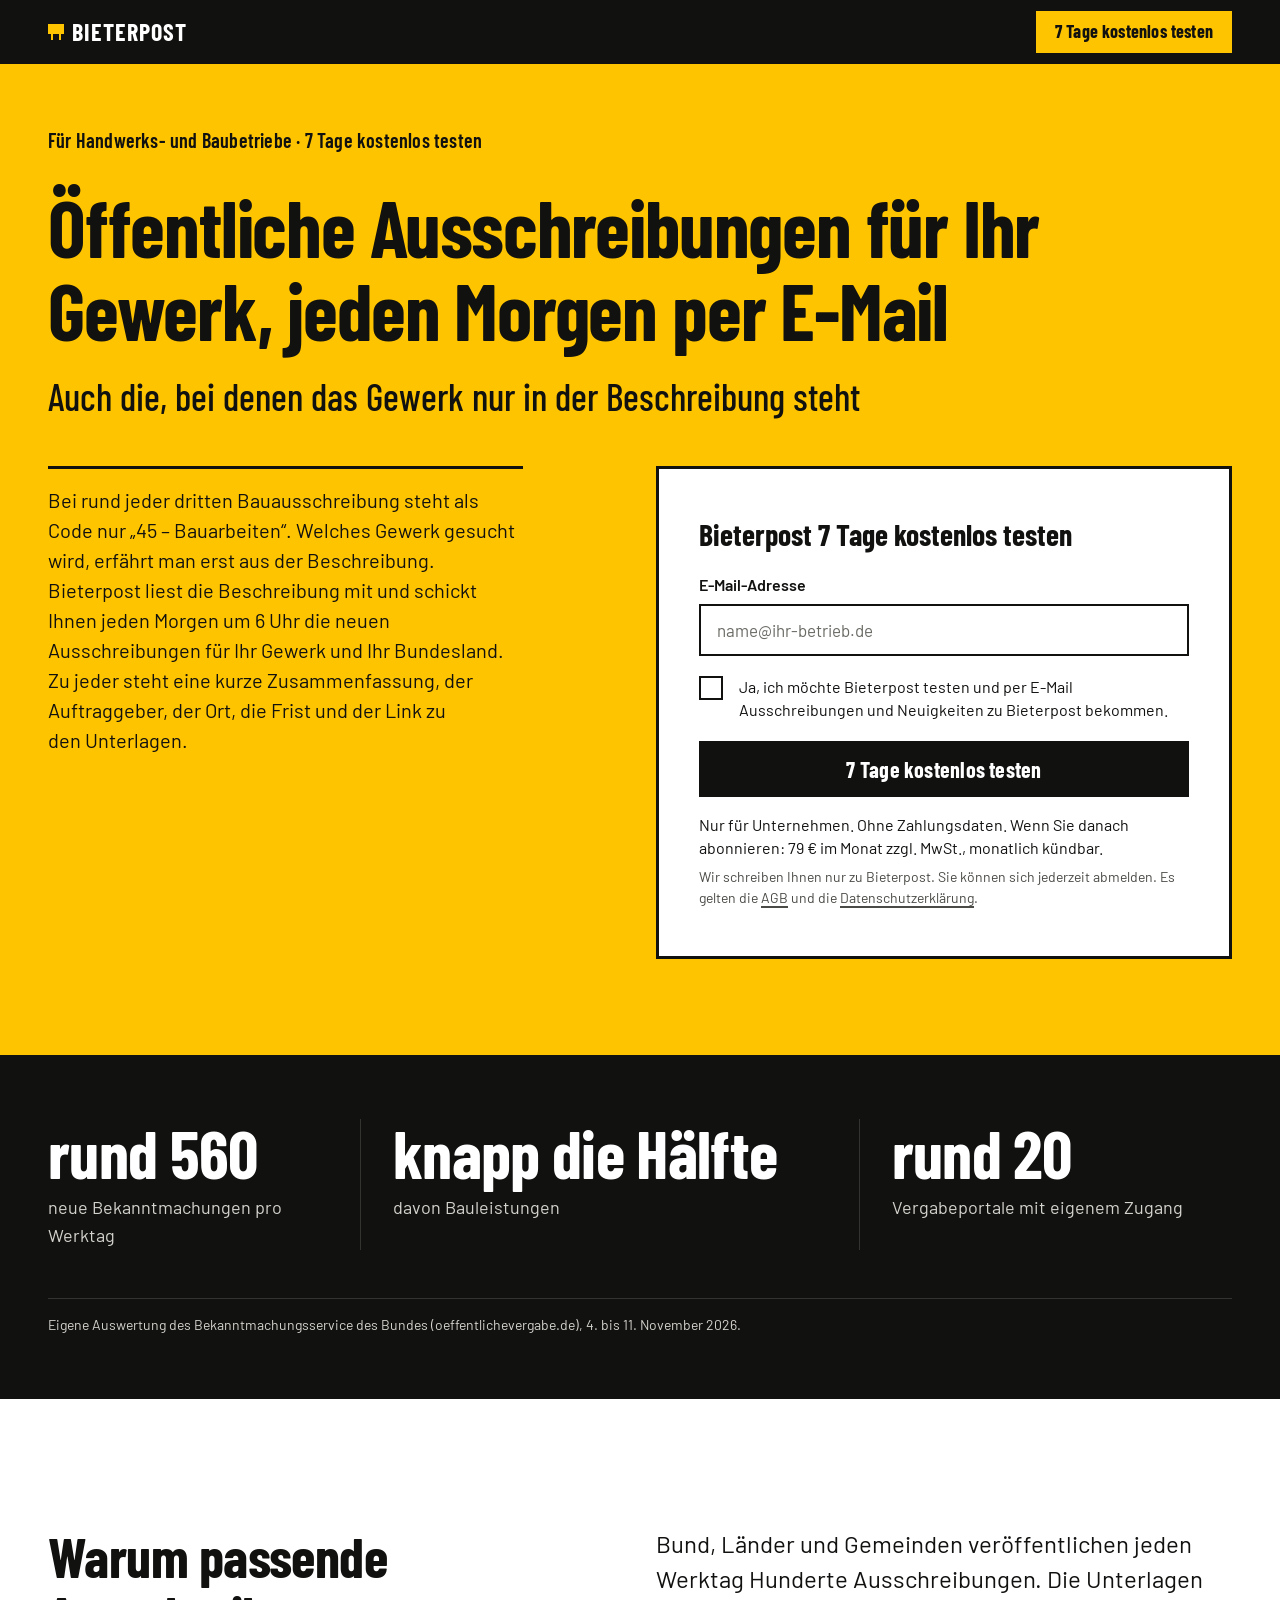
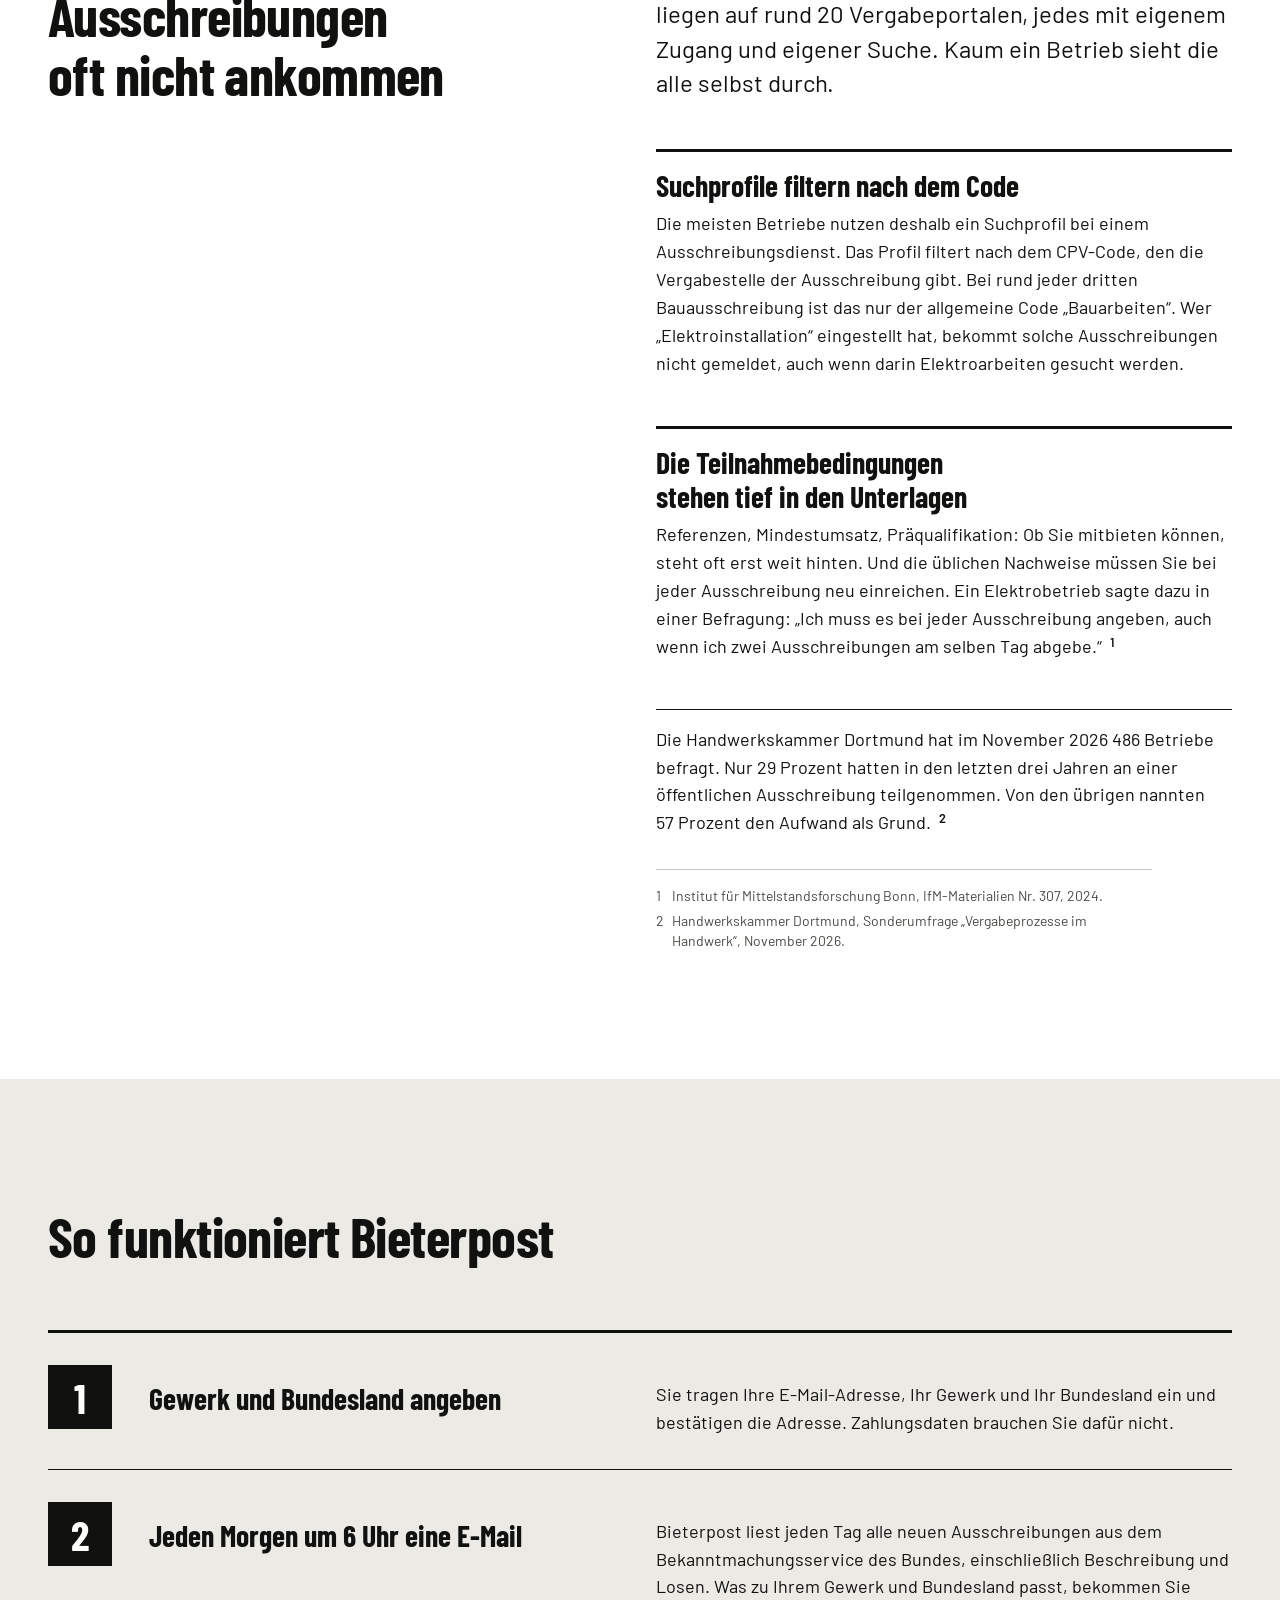
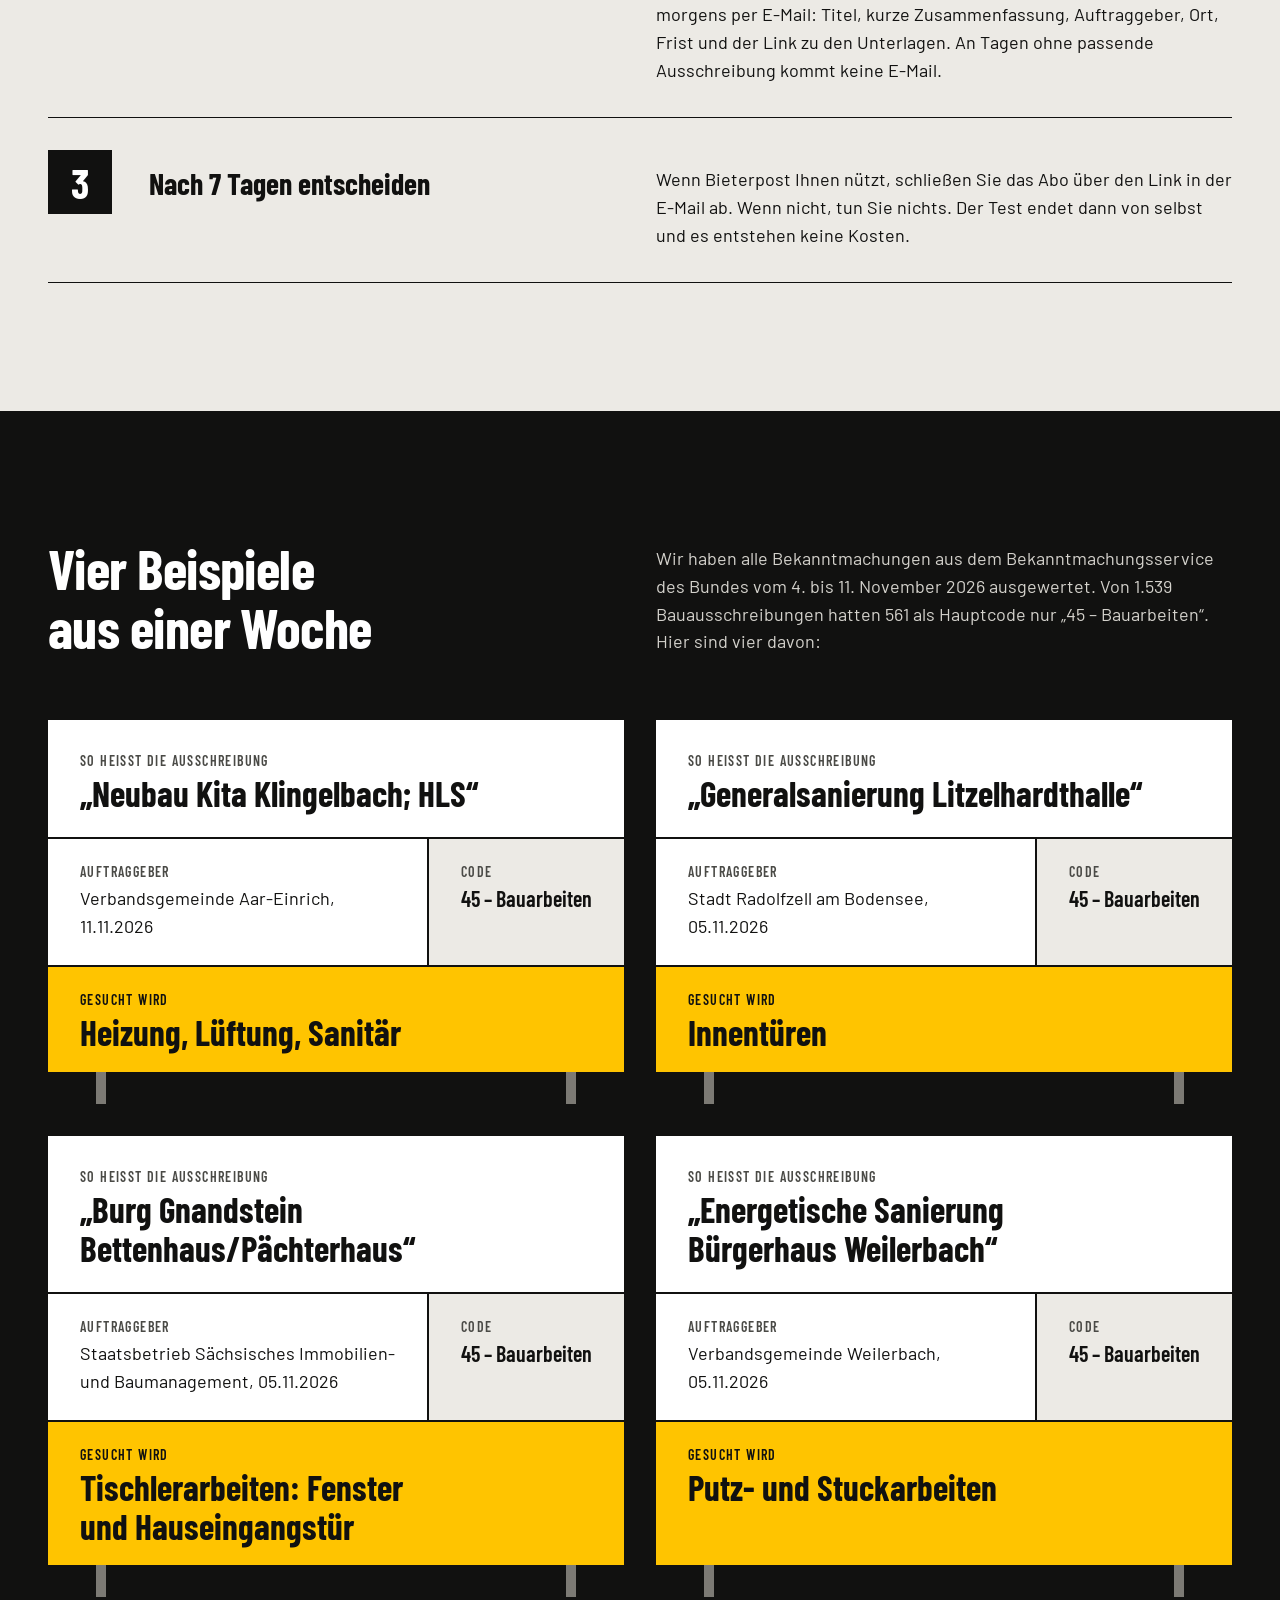
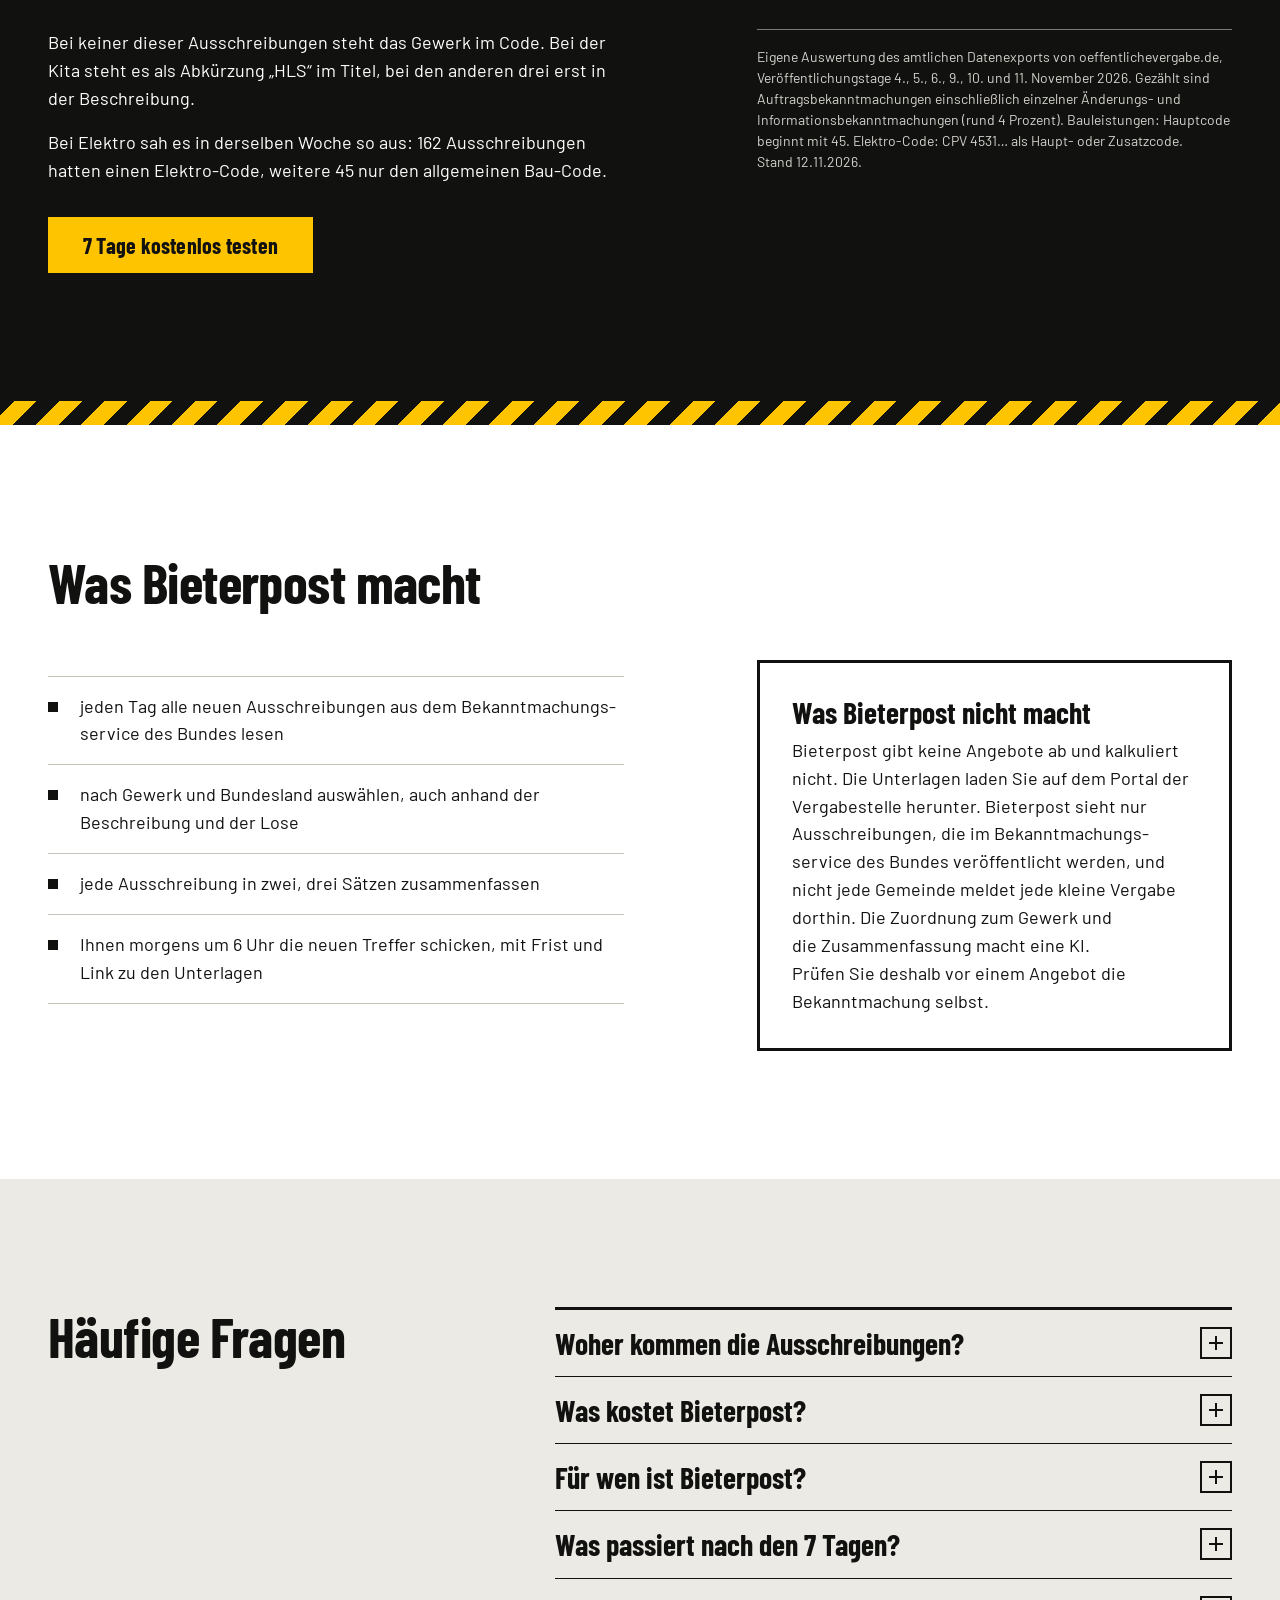
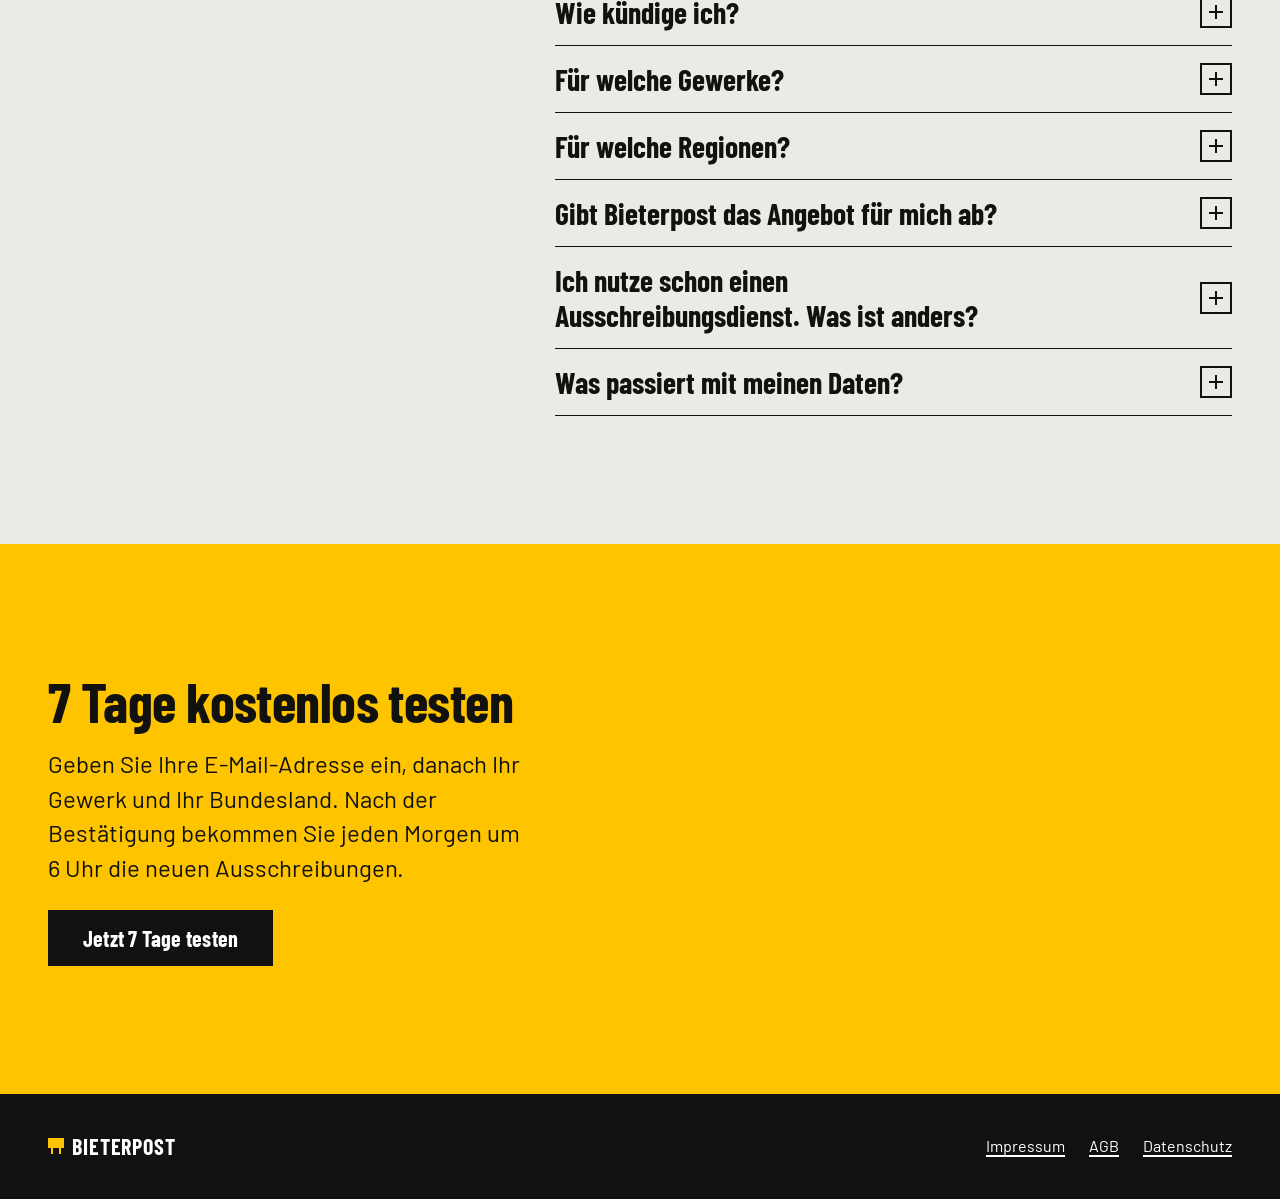
==== index.html @ 4f57afed "Move the signup form into the hero and keep the Google click id Ad clicks landed ~8,700 px above the" ====
<!doctype html>
<html lang="de">
<head>
<meta charset="utf-8">
<meta name="viewport" content="width=device-width, initial-scale=1">
<meta name="referrer" content="strict-origin">
<!--
  Product name: the literal string "Bieterpost" is a placeholder.
  It is always written as one unbroken word, so a global search-and-replace
  over site/*.html swaps it everywhere (title, meta, wordmark, copy, form).
  og.png carries the name too: regenerate it from ../og-source.html.
  Launch TODOs: FORM_ENDPOINT (script at the end),
  impressum.html, datenschutz.html.
-->
<title>Bieterpost: Öffentliche Ausschreibungen für Ihr Gewerk</title>
<meta name="description" content="Bieterpost schickt Bau- und Handwerksbetrieben jeden Morgen passende öffentliche Ausschreibungen, auch wenn das Gewerk nur in der Beschreibung steht. 7 Tage kostenlos testen.">
<meta name="theme-color" content="#111110">
<link rel="canonical" href="https://bieterpost.de/">
<meta property="og:type" content="website">
<meta property="og:locale" content="de_DE">
<meta property="og:site_name" content="Bieterpost">
<meta property="og:title" content="Bieterpost: Öffentliche Ausschreibungen für Ihr Gewerk">
<meta property="og:description" content="Bieterpost schickt Bau- und Handwerksbetrieben jeden Morgen passende öffentliche Ausschreibungen, auch wenn das Gewerk nur in der Beschreibung steht. 7 Tage kostenlos testen.">
<meta property="og:url" content="https://bieterpost.de/">
<meta property="og:image" content="https://bieterpost.de/og.png">
<meta property="og:image:width" content="1200">
<meta property="og:image:height" content="630">
<meta property="og:image:alt" content="Bautafel einer Ausschreibung mit dem Code „45 – Bauarbeiten“">
<meta name="twitter:card" content="summary_large_image">
<link rel="icon" href="favicon.svg" type="image/svg+xml">
<link rel="preload" href="fonts/barlow-condensed-latin-700-normal.woff2" as="font" type="font/woff2" crossorigin>
<link rel="preload" href="fonts/barlow-latin-400-normal.woff2" as="font" type="font/woff2" crossorigin>
<script>
  // Before first paint: mark JS as available, switch to the confirmation view if asked.
  (function (d) {
    d.className += " js";
    if (/[?&]bestaetigt=1(&|$)/.test(location.search)) d.className += " ist-bestaetigt";
  })(document.documentElement);
</script>
<!-- Fonts: one family, Barlow Condensed 500/600/700 and Barlow 400/600. Latin subset, served from fonts/. No third-party requests. -->
<style>
/* "Baustelle". One family (Barlow / Barlow Condensed), scale 1.333, 8px grid.
   Yellow is rationed: the hero, the form, the calls to action and the line on each board that says
   what is wanted. Everything that explains or proves is black on white or concrete. */
@font-face { font-family: "Barlow Condensed"; font-weight: 500; font-style: normal; font-display: swap; src: url("fonts/barlow-condensed-latin-500-normal.woff2") format("woff2"); }
@font-face { font-family: "Barlow Condensed"; font-weight: 600; font-style: normal; font-display: swap; src: url("fonts/barlow-condensed-latin-600-normal.woff2") format("woff2"); }
@font-face { font-family: "Barlow Condensed"; font-weight: 700; font-style: normal; font-display: swap; src: url("fonts/barlow-condensed-latin-700-normal.woff2") format("woff2"); }
@font-face { font-family: "Barlow"; font-weight: 400; font-style: normal; font-display: swap; src: url("fonts/barlow-latin-400-normal.woff2") format("woff2"); }
@font-face { font-family: "Barlow"; font-weight: 600; font-style: normal; font-display: swap; src: url("fonts/barlow-latin-600-normal.woff2") format("woff2"); }
/* Stand-in for the condensed cut while the web font loads: local Arial Bold, scaled to the
   same line length, so headlines do not reflow when Barlow Condensed arrives. */
@font-face {
  font-family: "Barlow Condensed Ersatz";
  src: local("Arial Bold"), local("Arial-BoldMT"), local("Liberation Sans Bold"), local("Roboto Bold"), local("Roboto-Bold"), local("Helvetica Neue Bold"), local("Helvetica-Bold");
  font-weight: 500 700;
  size-adjust: 75%;
}

/* ---------- Tokens ---------- */
:root {
  --gelb: #FFC400;
  --gelb-tief: #E3AE00;
  --schwarz: #111110;
  --kohle: #33332F;
  --weiss: #FFFFFF;
  --beton: #ECEAE5;
  --linie: #C6C3BB;
  --text-2: #4A4A46;
  --hell: #D4D2CC;
  --stahl: #7C7A74;
  --rot: #B4161B;

  --f-kopf: "Barlow Condensed", "Barlow Condensed Ersatz", "DIN Condensed", "Arial Narrow", "Roboto Condensed", sans-serif;
  --f-text: "Barlow", system-ui, -apple-system, "Segoe UI", Arial, sans-serif;

  /* Type scale: perfect fourth (1.333), fluid between 375 and 1440 px. */
  --t-klein: 0.875rem;
  --t-text: 1.0625rem;
  --t-lead: clamp(1.25rem, 0.6vw + 1.1rem, 1.5rem);
  --t-h3: clamp(1.5rem, 0.7vw + 1.3rem, 1.875rem);
  --t-h2: clamp(2.125rem, 2.6vw + 1.5rem, 3.5rem);
  --t-h1: clamp(2.625rem, 4.6vw + 1.3rem, 5.5rem);
  --t-h1-2: clamp(1.375rem, 1.7vw + 1rem, 2.5rem);

  /* Spacing: 8 px base, 4 px sub-grid for the form. */
  --s-4: 4px; --s-8: 8px; --s-16: 16px; --s-20: 20px; --s-24: 24px; --s-32: 32px;
  --s-40: 40px; --s-48: 48px; --s-64: 64px; --s-96: 96px; --s-128: 128px;

  --rand: var(--s-16);
  --block: var(--s-64);
  --kopf-h: 48px;
  --aus: cubic-bezier(0.2, 0.8, 0.2, 1);
  --wechsel: cubic-bezier(0.65, 0, 0.35, 1);
  --fokus: var(--schwarz);
}
@media (min-width: 700px) { :root { --rand: var(--s-32); --block: var(--s-96); --t-text: 1.125rem; } }
@media (min-width: 900px) { :root { --kopf-h: 64px; } }
@media (min-width: 1100px) { :root { --rand: var(--s-48); --block: var(--s-128); } }

/* ---------- Base ---------- */
*, *::before, *::after { box-sizing: border-box; }
html { -webkit-text-size-adjust: 100%; text-size-adjust: 100%; scroll-behavior: smooth; }
body {
  margin: 0; min-height: 100vh; min-height: 100svh; display: flex; flex-direction: column;
  background: var(--weiss); color: var(--schwarz);
  font: 400 var(--t-text)/1.55 var(--f-text);
  overflow-wrap: break-word; -webkit-font-smoothing: antialiased;
}
main { flex: 1 0 auto; }
h1, h2, h3, p, ul, ol, dl, dd, figure { margin: 0; }
ul, ol { padding: 0; list-style: none; }
[hidden] { display: none !important; }

h1, h2, h3 { font-family: var(--f-kopf); font-weight: 700; text-wrap: balance; hyphens: manual; }
h2 { font-size: var(--t-h2); line-height: 1.05; letter-spacing: -0.01em; }
h3 { font-size: var(--t-h3); line-height: 1.15; }
p { max-width: 62ch; text-wrap: pretty; }
/* Phones: hyphenate only long words, so short ones and the product name stay whole. */
p, li, dd { hyphens: auto; hyphenate-limit-chars: 14 6 6; -webkit-hyphenate-limit-before: 6; -webkit-hyphenate-limit-after: 6; }
@media (min-width: 640px) { p, li, dd { hyphens: manual; } }
.nb { white-space: nowrap; }
.silbe { hyphens: manual; }
.sr { position: absolute; width: 1px; height: 1px; overflow: hidden; clip-path: inset(50%); white-space: nowrap; }
sup { font: 600 0.7em/1 var(--f-text); vertical-align: top; position: relative; top: 0.25em; }
sup a { padding: var(--s-4); text-decoration: none; }

a { color: inherit; text-decoration-thickness: 2px; text-underline-offset: 3px; transition: background-color 150ms var(--aus), color 150ms var(--aus); }
a:hover { background: var(--gelb); color: var(--schwarz); }
a:active { background: var(--gelb-tief); color: var(--schwarz); }
:focus-visible { outline: 3px solid var(--fokus); outline-offset: 3px; }

.sprung { position: absolute; left: var(--s-16); top: -100px; z-index: 50; padding: var(--s-16) var(--s-24); background: var(--weiss); color: var(--schwarz); border: 3px solid var(--schwarz); font-weight: 600; }
.sprung:focus { top: var(--s-16); }

.rahmen { width: 100%; max-width: 1280px; margin-inline: auto; padding-inline: var(--rand); }
.abschnitt { padding-block: var(--block); }
.abschnitt--beton { background: var(--beton); }
.abschnitt--schwarz { background: var(--schwarz); color: var(--weiss); --fokus: var(--gelb); }
.abschnitt--gelb { background: var(--gelb); }
.abschnitt--gelb a:hover { background: var(--schwarz); color: var(--weiss); }
@media (min-width: 900px) {
  .g12 { display: grid; grid-template-columns: repeat(12, minmax(0, 1fr)); column-gap: var(--s-32); }
}

/* ---------- Buttons ---------- */
.btn {
  display: inline-flex; align-items: center; justify-content: center; min-height: 56px; padding: var(--s-8) var(--s-32);
  border: 3px solid var(--schwarz); border-radius: 0; background: var(--schwarz); color: var(--weiss);
  font: 700 1.375rem/1.1 var(--f-kopf); letter-spacing: 0.01em; text-align: center; text-decoration: none; cursor: pointer;
  transition: background-color 150ms var(--aus), color 150ms var(--aus), border-color 150ms var(--aus);
}
.btn:hover { background: var(--weiss); color: var(--schwarz); }
.btn:active { background: var(--beton); color: var(--schwarz); }
.btn--gelb { background: var(--gelb); border-color: var(--gelb); color: var(--schwarz); }
.btn--gelb:hover { background: var(--weiss); border-color: var(--weiss); }
.btn--gelb:active { background: var(--gelb-tief); border-color: var(--gelb-tief); }
.btn[disabled] { background: var(--kohle); border-color: var(--kohle); color: var(--weiss); cursor: progress; }

/* ---------- Header ---------- */
.kopf { background: var(--schwarz); color: var(--weiss); --fokus: var(--gelb); }
.kopf__in { display: flex; align-items: center; justify-content: space-between; min-height: var(--kopf-h); }
.marke { display: inline-flex; align-items: center; gap: var(--s-8); font: 700 1.375rem/1 var(--f-kopf); letter-spacing: 0.04em; text-transform: uppercase; text-decoration: none; }
/* The mark: a board on two posts. */
.marke::before {
  content: ""; width: 16px; height: 16px;
  background:
    linear-gradient(var(--gelb), var(--gelb)) 0 0 / 16px 10px no-repeat,
    linear-gradient(var(--gelb), var(--gelb)) 3px 100% / 2px 6px no-repeat,
    linear-gradient(var(--gelb), var(--gelb)) 11px 100% / 2px 6px no-repeat;
}
.marke:hover { background: none; color: var(--gelb); }
.marke:active { background: none; color: var(--gelb-tief); }
.kopf__cta { display: none; }
@media (min-width: 900px) {
  html { scroll-padding-top: var(--kopf-h); }
  .kopf { position: sticky; top: 0; z-index: 20; }
  .kopf .marke { font-size: 1.5rem; }
  .kopf__cta { display: inline-flex; min-height: 40px; padding-inline: var(--s-16); font-size: 1.125rem; }
  /* Header button only while the hero button is out of view. */
  .js .kopf__cta { opacity: 0; visibility: hidden; transition: opacity 200ms var(--aus), visibility 0s linear 200ms, background-color 150ms var(--aus), border-color 150ms var(--aus); }
  .js .mit-knopf .kopf__cta { opacity: 1; visibility: visible; transition: opacity 200ms var(--aus), visibility 0s, background-color 150ms var(--aus), border-color 150ms var(--aus); }
}

/* ---------- 3.1 Hero ---------- */
.held { background: var(--gelb); padding-block: var(--s-24) var(--s-48); }
.vorzeile { font: 600 1rem/1.25 var(--f-kopf); letter-spacing: 0.01em; margin-bottom: var(--s-16); max-width: none; hyphens: manual; }
h1 { font-size: var(--t-h1); line-height: 1.04; letter-spacing: -0.015em; }
.h1__zwei { display: block; margin-top: var(--s-16); font-weight: 500; font-size: var(--t-h1-2); line-height: 1.15; letter-spacing: 0; }
.held__form { margin-top: var(--s-24); }
.schluss__knopf { margin-top: var(--s-24); }
.held__sub { margin-top: var(--s-32); padding-top: var(--s-16); border-top: 3px solid var(--schwarz); }
@media (min-width: 900px) {
  .held { padding-block: var(--s-64) var(--s-96); }
  .held__in { row-gap: 0; align-items: start; }
  .vorzeile { grid-column: 1 / -1; font-size: 1.25rem; margin-bottom: var(--s-32); }
  h1 { grid-column: 1 / span 11; }
  .h1__zwei { margin-top: var(--s-24); }
  .held__sub { grid-column: 1 / span 5; grid-row: 3; margin-top: var(--s-48); font-size: 1.25rem; line-height: 1.5; }
  .held .held__form { grid-column: 7 / span 6; grid-row: 3; margin-top: var(--s-48); }
}

/* Fact strip: figures in white. Yellow stays with the hero above. */
.zahlen { background: var(--schwarz); color: var(--weiss); padding-block: var(--s-32) var(--s-48); }
.zahlen dl > div { padding-block: var(--s-16); border-top: 1px solid var(--kohle); }
.zahlen dl > div:first-child { border-top: 0; padding-top: 0; }
.zahlen dt { font: 700 clamp(2.5rem, 3vw + 1.8rem, 4.5rem)/1 var(--f-kopf); letter-spacing: -0.01em; }
.zahlen dd { margin-top: var(--s-4); color: var(--hell); hyphens: manual; }
.quelle { margin-top: var(--s-16); padding-top: var(--s-16); border-top: 1px solid var(--kohle); font-size: var(--t-klein); line-height: 1.45; color: var(--hell); max-width: none; }
@media (min-width: 900px) {
  .zahlen { padding-block: var(--s-64); }
  .zahlen dl { display: grid; grid-template-columns: 3fr 5fr 4fr; column-gap: var(--s-32); }
  .zahlen dl > div { padding-block: 0; border-top: 0; border-left: 1px solid var(--kohle); padding-left: var(--s-32); }
  .zahlen dl > div:first-child { border-left: 0; padding-left: 0; }
  .zahlen dd { margin-top: var(--s-8); }
  .quelle { margin-top: var(--s-48); }
}

/* ---------- 3.2 Problem ---------- */
.problem h2 { margin-bottom: var(--s-32); }
.lead { font-size: var(--t-lead); line-height: 1.45; }
.punkt { margin-top: var(--s-48); padding-top: var(--s-16); border-top: 3px solid var(--schwarz); }
.punkt h3 { margin-bottom: var(--s-8); }
.problem__zahl { margin-top: var(--s-48); padding-top: var(--s-16); border-top: 1px solid var(--schwarz); }
.fussnoten { margin-top: var(--s-32); padding-top: var(--s-16); border-top: 1px solid var(--linie); display: grid; gap: var(--s-4); font-size: var(--t-klein); line-height: 1.45; color: var(--text-2); max-width: 62ch; }
.fussnoten li { display: grid; grid-template-columns: var(--s-16) minmax(0, 1fr); scroll-margin-top: var(--s-96); }
.fussnoten li:target { color: var(--schwarz); }
@media (min-width: 900px) {
  .problem h2 { grid-column: 1 / span 5; margin-bottom: 0; position: sticky; top: var(--s-96); align-self: start; }
  .problem__text { grid-column: 7 / span 6; }
}

/* ---------- 3.3 How it works ---------- */
.schritte { margin-top: var(--s-48); border-top: 3px solid var(--schwarz); }
.schritte li { display: grid; grid-template-columns: 48px minmax(0, 1fr); column-gap: var(--s-16); padding-block: var(--s-24); border-bottom: 1px solid var(--schwarz); hyphens: manual; }
.schritt__nr { grid-row: 1 / span 2; width: 48px; height: 48px; display: grid; place-items: center; background: var(--schwarz); color: var(--weiss); font: 700 2rem/1 var(--f-kopf); }
.schritte h3 { align-self: center; }
.schritte p { grid-column: 2; margin-top: var(--s-8); }
@media (max-width: 639px) { .schritte p { hyphens: auto; } }
@media (min-width: 900px) {
  .schritte { margin-top: var(--s-64); }
  .schritte li { grid-template-columns: repeat(12, minmax(0, 1fr)); column-gap: var(--s-32); padding-block: var(--s-32); }
  .schritt__nr { grid-row: auto; grid-column: 1 / span 1; width: 64px; height: 64px; font-size: 2.625rem; }
  .schritte h3 { grid-column: 2 / span 4; align-self: start; padding-top: var(--s-16); }
  .schritte p { grid-column: 7 / span 6; margin-top: 0; padding-top: var(--s-16); }
}

/* ---------- 3.4 Proof: four Bautafeln on posts ---------- */
.beleg__kopf p { margin-top: var(--s-24); color: var(--hell); }
.tafeln { margin-top: var(--s-48); }
.tafel { position: relative; background: var(--weiss); color: var(--schwarz); margin-bottom: var(--s-48); }
.tafel::before, .tafel::after { content: ""; position: absolute; top: 100%; width: 8px; height: var(--s-24); background: var(--stahl); }
.tafel::before { left: var(--s-32); }
.tafel::after { right: var(--s-32); }
.tafel > div { padding: var(--s-16); border-top: 2px solid var(--schwarz); }
.tafel > div:first-child { border-top: 0; padding-top: var(--s-20); }
.tafel dt { font: 600 0.875rem/1.3 var(--f-kopf); letter-spacing: 0.1em; text-transform: uppercase; color: var(--text-2); }
.tafel dd { margin-top: var(--s-4); hyphens: manual; }
.tafel__titel dd { font: 700 clamp(1.625rem, 1vw + 1.4rem, 2.25rem)/1.1 var(--f-kopf); text-wrap: balance; }
.tafel__code { background: var(--beton); }
.tafel__code dd { font: 600 1.375rem/1.2 var(--f-kopf); white-space: nowrap; }
/* The one yellow line on each board: what is actually wanted. */
.tafel__gewerk { background: var(--gelb); }
.tafel__gewerk dt { color: var(--schwarz); }
.tafel__gewerk dd { font: 700 clamp(1.625rem, 1vw + 1.4rem, 2.25rem)/1.1 var(--f-kopf); text-wrap: balance; }
@media (min-width: 480px) {
  .tafel { display: grid; grid-template-columns: minmax(0, 1fr) auto; }
  .tafel__titel, .tafel__gewerk { grid-column: 1 / -1; }
  .tafel__code { border-left: 2px solid var(--schwarz); }
  .tafel > div { padding: var(--s-16) var(--s-24); }
  .tafel > div:first-child { padding-top: var(--s-24); }
  .tafel > .tafel__gewerk { padding-bottom: var(--s-20); }
}
@media (min-width: 900px) {
  .tafeln { display: grid; grid-template-columns: repeat(2, minmax(0, 1fr)); column-gap: var(--s-32); margin-top: var(--s-64); }
  .tafel { grid-row: span 3; grid-template-rows: subgrid; margin-bottom: var(--s-64); }
  .tafel::before, .tafel::after { height: var(--s-32); width: 10px; }
  .tafel::before { left: var(--s-48); }
  .tafel::after { right: var(--s-48); }
  .tafel > div { padding: var(--s-24) var(--s-32); }
  .tafel > div:first-child { padding-top: var(--s-32); }
}
.beleg__nach p + p { margin-top: var(--s-16); }
.beleg__nach .btn { margin-top: var(--s-32); width: 100%; }
.methode { margin-top: var(--s-48); padding-top: var(--s-16); border-top: 1px solid var(--stahl); font-size: var(--t-klein); line-height: 1.5; color: var(--hell); }
@media (min-width: 560px) { .beleg__nach .btn { width: auto; } }
@media (min-width: 900px) {
  .beleg__kopf { display: grid; grid-template-columns: repeat(12, minmax(0, 1fr)); column-gap: var(--s-32); align-items: end; }
  .beleg__kopf h2 { grid-column: 1 / span 5; }
  .beleg__kopf p { grid-column: 7 / span 6; margin-top: 0; }
  .beleg__nach { grid-column: 1 / span 6; }
  .methode { grid-column: 8 / span 5; margin-top: 0; align-self: start; }
}

/* The one hazard stripe: marks the part of the page that says what Bieterpost does and does not do. */
.warnband { height: var(--s-16); background: repeating-linear-gradient(-45deg, var(--gelb) 0 16px, var(--schwarz) 16px 32px); }
@media (min-width: 900px) { .warnband { height: var(--s-24); } }

/* ---------- 3.5 Scope ---------- */
.umfang h2 { margin-bottom: var(--s-32); }
.geplant { margin-top: var(--s-16); }
.geplant li { position: relative; padding: var(--s-16) 0 var(--s-16) var(--s-32); border-top: 1px solid var(--linie); max-width: 62ch; }
.geplant li:last-child { border-bottom: 1px solid var(--linie); }
.geplant li::before { content: ""; position: absolute; left: 0; top: calc(var(--s-16) + 0.5em); width: 10px; height: 10px; background: var(--schwarz); }
.nicht { margin-top: var(--s-48); padding: var(--s-24); border: 3px solid var(--schwarz); }
.nicht h3 { margin-bottom: var(--s-8); }
@media (min-width: 900px) {
  .umfang h2 { grid-column: 1 / -1; margin-bottom: var(--s-48); }
  .umfang__geplant { grid-column: 1 / span 6; }
  .nicht { grid-column: 8 / span 5; margin-top: 0; padding: var(--s-32); align-self: start; }
}

/* ---------- 3.7 FAQ ---------- */
.faq h2 { margin-bottom: var(--s-32); }
.faq__liste { border-top: 3px solid var(--schwarz); }
.faq details { border-bottom: 1px solid var(--schwarz); }
.faq summary { --strich: var(--schwarz); display: flex; align-items: center; justify-content: space-between; gap: var(--s-16); padding-block: var(--s-16); min-height: 64px; font: 700 var(--t-h3)/1.15 var(--f-kopf); cursor: pointer; list-style: none; text-wrap: balance; }
.faq summary::-webkit-details-marker { display: none; }
.faq summary::after { content: ""; flex: none; width: 32px; height: 32px; border: 2px solid var(--schwarz);
  background: linear-gradient(var(--strich), var(--strich)) center / 14px 2px no-repeat, linear-gradient(var(--strich), var(--strich)) center / 2px 14px no-repeat;
  transition: background-color 150ms var(--aus), background-size 200ms var(--wechsel); }
.faq summary:hover::after { background-color: var(--weiss); }
.faq summary:active::after { background-color: var(--linie); }
.faq details[open] summary { --strich: var(--weiss); }
.faq details[open] summary::after { background-color: var(--schwarz); background-size: 14px 2px, 2px 0; }
.faq details[open] summary:hover::after { background-color: var(--kohle); }
.faq details p { padding-bottom: var(--s-24); }
@media (min-width: 900px) {
  .faq h2 { grid-column: 1 / span 4; position: sticky; top: var(--s-96); align-self: start; }
  .faq__liste { grid-column: 6 / span 7; }
}

/* ---------- 3.8 Final CTA and 3.9 form. Spacing on the 4 px form grid. ---------- */
.schluss__text p { margin-top: var(--s-16); font-size: var(--t-lead); line-height: 1.45; }
.formblatt { margin-top: var(--s-32); background: var(--weiss); border: 3px solid var(--schwarz); padding: var(--s-32) var(--s-20); scroll-margin-top: var(--s-16); }
.formblatt a:hover { background: var(--gelb); color: var(--schwarz); }
.formblatt h3 { margin-bottom: var(--s-24); }
.formblatt h3:focus { outline: none; }
.feld { margin-bottom: var(--s-20); }
.feld label { display: block; margin-bottom: var(--s-8); font: 600 1rem/1.3 var(--f-text); }
.feld input:not([type="checkbox"]), .feld select {
  display: block; width: 100%; height: 52px; padding: 0 var(--s-16); border: 2px solid var(--schwarz); border-radius: 0; background-color: var(--weiss); color: var(--schwarz);
  font: 400 1.0625rem/1.3 var(--f-text); appearance: none; -webkit-appearance: none;
  transition: background-color 150ms var(--aus);
}
.feld select { padding-right: var(--s-48); background-image: url("data:image/svg+xml,%3Csvg xmlns='http://www.w3.org/2000/svg' width='14' height='9' viewBox='0 0 14 9'%3E%3Cpath d='M1 1l6 6 6-6' fill='none' stroke='%23111110' stroke-width='2.5'/%3E%3C/svg%3E"); background-repeat: no-repeat; background-position: right 16px center; cursor: pointer; }
.feld input::placeholder { color: #6B6B66; opacity: 1; }
.feld input:hover, .feld select:hover { background-color: var(--beton); }
.feld input:focus-visible, .feld select:focus-visible { outline-offset: 2px; background-color: var(--weiss); }
.feld input[aria-invalid="true"], .feld select[aria-invalid="true"] { border: 3px solid var(--rot); }
.hilfe, .fehler { margin-top: var(--s-4); font-size: var(--t-klein); line-height: 1.4; }
.hilfe { color: var(--text-2); }
.fehler { color: var(--rot); font-weight: 600; }
.feld--haken { display: grid; grid-template-columns: 24px minmax(0, 1fr); column-gap: var(--s-16); align-items: start; }
.feld--haken input { width: 24px; height: 24px; margin: 0; border: 2px solid var(--schwarz); border-radius: 0; background: var(--weiss) center / 16px 12px no-repeat; appearance: none; -webkit-appearance: none; cursor: pointer; transition: background-color 150ms var(--aus); }
.feld--haken input:hover { background-color: var(--beton); }
.feld--haken input:checked { background-color: var(--schwarz); background-image: url("data:image/svg+xml,%3Csvg xmlns='http://www.w3.org/2000/svg' viewBox='0 0 16 12'%3E%3Cpath d='M1.5 6l4.5 4.5 8.5-9' fill='none' stroke='%23fff' stroke-width='3'/%3E%3C/svg%3E"); }
.feld--haken label { margin: 0; font-weight: 400; line-height: 1.4; cursor: pointer; }
.feld--haken .fehler { grid-column: 2; }
.falle { position: absolute; left: -9999px; width: 1px; height: 1px; overflow: hidden; }
.formblatt .btn { width: 100%; }
.meldung { margin-top: var(--s-16); padding: var(--s-8) var(--s-16); border-left: 4px solid var(--schwarz); background: var(--beton); font-size: 1rem; line-height: 1.45; font-weight: 600; }
.meldung:empty { display: none; }
.meldung.ist-fehler { border-left-color: var(--rot); color: var(--rot); }
.formblatt__unter { margin-top: var(--s-16); font-size: 1rem; line-height: 1.45; }
.formblatt__recht { margin-top: var(--s-8); font-size: var(--t-klein); line-height: 1.45; color: var(--text-2); }
.erfolg h3 { margin-bottom: var(--s-16); }
.test { margin-top: var(--s-24); padding: var(--s-16); border: 2px dashed var(--text-2); font-size: var(--t-klein); line-height: 1.5; color: var(--text-2); }
@media (min-width: 640px) { .formblatt { padding: var(--s-48) var(--s-40); } }
@media (min-width: 900px) {
  .schluss__text { grid-column: 1 / span 5; position: sticky; top: var(--s-96); align-self: start; }
  .formblatt { grid-column: 7 / span 6; margin-top: 0; scroll-margin-top: var(--s-96); }
}

/* ---------- Footer ---------- */
.fuss { background: var(--schwarz); color: var(--weiss); padding-block: var(--s-32) var(--s-96); --fokus: var(--gelb); }
.fuss__in { display: flex; flex-wrap: wrap; align-items: center; justify-content: space-between; gap: var(--s-16) var(--s-32); }
.fuss nav { display: flex; gap: var(--s-24); font-size: 1rem; }
.fuss nav a { display: inline-block; padding-block: var(--s-8); }

/* ---------- Sticky call on phones ---------- */
.leiste { position: fixed; inset: auto 0 0 0; z-index: 30; padding: var(--s-8) var(--rand) calc(var(--s-8) + env(safe-area-inset-bottom)); background: var(--weiss); border-top: 3px solid var(--schwarz); visibility: hidden; transform: translateY(100%); transition: transform 250ms var(--aus), visibility 0s linear 250ms; }
.leiste.ist-da { visibility: visible; transform: none; transition: transform 250ms var(--aus), visibility 0s; }
.leiste .btn { width: 100%; min-height: 48px; }
@media (min-width: 900px) {
  .leiste { display: none; }
  .fuss { padding-bottom: var(--s-32); }
}

/* ---------- 3.10 Page after the confirmation click (?bestaetigt=1) ---------- */
#bestaetigt { display: none; }
.ist-bestaetigt #seite, .ist-bestaetigt .leiste, .ist-bestaetigt .kopf__cta { display: none; }
.ist-bestaetigt #bestaetigt, .ist-bestaetigt #bestaetigt[hidden] { display: block !important; }
.ist-bestaetigt .fuss { padding-bottom: var(--s-32); }
.dank { background: var(--gelb); padding-block: var(--s-48) var(--s-64); }
.dank h1 { font-size: var(--t-h2); line-height: 1.05; letter-spacing: -0.01em; }
.dank h1:focus { outline: none; }
.dank p { margin-top: var(--s-16); font-size: var(--t-lead); line-height: 1.45; }
.nachfrage { padding-block: var(--s-48) var(--s-96); }
.nachfrage__in { max-width: 44rem; }
.frage { margin: 0; padding: 0; border: 0; min-width: 0; }
.frage legend { float: left; width: 100%; padding: 0; margin-bottom: var(--s-24); font: 700 var(--t-h3)/1.15 var(--f-kopf); }
.frage__wahl { clear: both; display: grid; gap: var(--s-8); }
.wahl { display: flex; align-items: center; min-height: 56px; padding: var(--s-8) var(--s-16); background: var(--weiss); color: var(--schwarz); border: 3px solid var(--schwarz); border-radius: 0; font: 700 1.375rem/1.1 var(--f-kopf); letter-spacing: 0.01em; text-align: left; cursor: pointer; transition: background-color 150ms var(--aus), color 150ms var(--aus), border-color 150ms var(--aus); }
.wahl:hover { background: var(--schwarz); color: var(--weiss); }
.wahl:active { background: var(--kohle); border-color: var(--kohle); color: var(--weiss); }
.wahl[aria-pressed="true"] { background: var(--schwarz); color: var(--weiss); }
.wahl[disabled] { cursor: default; }
.wahl[disabled]:not([aria-pressed="true"]) { background: var(--weiss); color: var(--text-2); border-color: var(--linie); }
.frage__dank { margin-top: var(--s-24); font-weight: 600; }
.frage__dank:empty { display: none; }
.bitte { margin-top: var(--s-64); padding-top: var(--s-24); border-top: 3px solid var(--schwarz); }
.bitte__zeile { margin-top: var(--s-16); display: flex; flex-wrap: wrap; align-items: center; gap: var(--s-16); }
.knopf { min-height: 48px; padding: var(--s-8) var(--s-24); background: var(--weiss); color: var(--schwarz); border: 2px solid var(--schwarz); border-radius: 0; font: 600 1rem/1.2 var(--f-text); cursor: pointer; transition: background-color 150ms var(--aus), color 150ms var(--aus); }
.knopf:hover { background: var(--schwarz); color: var(--weiss); }
.knopf:active { background: var(--kohle); color: var(--weiss); }
.bitte__zeile span { font-size: var(--t-klein); color: var(--text-2); }
@media (min-width: 640px) { .frage__wahl { grid-template-columns: 1fr 1fr; gap: var(--s-16); } }
@media (min-width: 900px) {
  .dank { padding-block: var(--s-96); }
  .nachfrage { padding-block: var(--s-64) var(--s-128); }
}

@media (prefers-reduced-motion: reduce) {
  html { scroll-behavior: auto; }
  *, *::before, *::after { transition-duration: 0.01ms !important; transition-delay: 0s !important; animation: none !important; }
}
</style>
</head>
<body>
<a class="sprung" href="#inhalt">Zum Inhalt springen</a>

<header class="kopf">
  <div class="rahmen kopf__in">
    <a class="marke" href="./" aria-label="Bieterpost, Startseite">Bieterpost</a>
    <a class="btn btn--gelb kopf__cta" href="#testen">7 Tage kostenlos testen</a>
  </div>
</header>

<main id="seite">
<div id="inhalt"></div>

  <!-- 3.1 Hero -->
  <section aria-labelledby="h-held">
    <div class="held">
      <div class="rahmen g12 held__in">
        <p class="vorzeile">Für Handwerks- und Baubetriebe · 7 Tage kostenlos testen</p>
        <h1 id="h-held"><span id="h1-eins">Öffentliche Ausschreibungen für Ihr Gewerk, jeden Morgen per <span class="nb">E-Mail</span></span> <span class="h1__zwei" id="h1-zwei">Auch die, bei denen das Gewerk nur in der Beschreibung steht</span></h1>
        <script>
          // Headline test: ?v=b swaps H1 and second line. Variant A is the markup above.
          (function () {
            var V = {
              b: ["Rund jede dritte Bau&shy;ausschreibung hat nur den Code „Bauarbeiten“", "Bieterpost liest nach, welches Gewerk gesucht wird"]
            };
            var m = /[?&]v=([b])(&|$)/i.exec(location.search);
            var v = m ? m[1].toLowerCase() : "a";
            document.documentElement.setAttribute("data-variante", v);
            if (V[v]) {
              document.getElementById("h1-eins").innerHTML = V[v][0];
              document.getElementById("h1-zwei").innerHTML = V[v][1];
            }
          })();
        </script>
        <div class="formblatt held__form" id="testen">
          <form id="wl-form" method="post" action="#testen" novalidate
                data-senden="Wird gesendet …"
                data-fehler="Das hat nicht geklappt. Bitte versuchen Sie es gleich noch einmal."
                data-doppelt="Diese Adresse ist schon eingetragen. Mit dem Link in unserer E-Mail können Sie Ihre Angaben ergänzen.">
            <h3>Bieterpost 7 Tage kostenlos testen</h3>

            <div class="feld">
              <label for="f-email">E-Mail-Adresse</label>
              <input type="email" id="f-email" name="email" placeholder="name@ihr-betrieb.de" autocomplete="email" inputmode="email" autocapitalize="off" spellcheck="false" required aria-describedby="f-email-fehler">
              <p class="fehler" id="f-email-fehler" hidden>Bitte prüfen Sie die E-Mail-Adresse.</p>
            </div>

            <div class="feld feld--haken">
              <input type="checkbox" id="f-ok" name="einwilligung" required aria-describedby="f-ok-fehler">
              <label for="f-ok">Ja, ich möchte Bieterpost testen und per <span class="nb">E-Mail</span> Ausschreibungen und Neuigkeiten zu Bieterpost bekommen.</label>
              <p class="fehler" id="f-ok-fehler" hidden>Bitte bestätigen Sie, dass wir Ihnen schreiben dürfen.</p>
            </div>

            <div class="falle" aria-hidden="true">
              <label for="f-web">Bitte leer lassen</label>
              <input type="text" id="f-web" name="website" tabindex="-1" autocomplete="off">
            </div>

            <button class="btn" type="submit" id="wl-knopf">7 Tage kostenlos testen</button>
            <p class="meldung" id="wl-status" role="status" aria-live="polite"></p>
            <p class="formblatt__unter">Nur für Unternehmen. Ohne Zahlungsdaten. Wenn Sie danach abonnieren: 79&nbsp;€ im Monat zzgl. MwSt., monatlich kündbar.</p>
            <p class="formblatt__recht">Wir schreiben Ihnen nur zu Bieterpost. Sie können sich jederzeit abmelden. Es gelten die <a href="agb.html">AGB</a> und die <a href="datenschutz.html">Datenschutzerklärung</a>.</p>
          </form>

          <form id="pf-form" method="post" action="#testen" novalidate hidden
                data-senden="Wird gespeichert …"
                data-fehler="Das hat nicht geklappt. Bitte versuchen Sie es gleich noch einmal."
                data-unbekannt="Wir finden Ihre Anmeldung nicht. Bitte melden Sie sich oben neu an.">
            <h3 tabindex="-1">Fast geschafft: Für welches Gewerk suchen Sie Aufträge?</h3>
            <p class="formblatt__unter" id="pf-hinweis">Wir haben Ihnen eine <span class="nb">E-Mail</span> mit einem Bestätigungslink geschickt. Damit wir Ihnen die passenden Ausschreibungen schicken können, brauchen wir noch ein paar Angaben zu Ihrem Betrieb.</p>

            <div class="feld">
              <label for="f-gewerk">Ihr Gewerk</label>
              <select id="f-gewerk" name="gewerk" required aria-describedby="f-gewerk-fehler">
                <option value="">Bitte wählen</option>
                <option>Elektro</option>
                <option>Heizung, Lüftung, Sanitär</option>
                <option>Maler und Lackierer</option>
                <option>Tischler / Schreiner</option>
                <option>Dachdecker, Zimmerer, Klempner</option>
                <option>Trockenbau, Putz, Stuck</option>
                <option>Fliesen, Estrich, Bodenbelag</option>
                <option>Maurer, Beton, Rohbau</option>
                <option>Straßen- und Tiefbau</option>
                <option>Garten- und Landschaftsbau</option>
                <option>Metallbau</option>
                <option>Gerüstbau</option>
                <option>Abbruch und Rückbau</option>
                <option>Gebäudereinigung</option>
                <option>Anderes Gewerk</option>
              </select>
              <p class="fehler" id="f-gewerk-fehler" hidden>Bitte wählen Sie Ihr Gewerk.</p>
            </div>

            <div class="feld" id="f-anderes-feld" hidden>
              <label for="f-anderes">Welches?</label>
              <input type="text" id="f-anderes" name="gewerk_anderes" autocomplete="off" maxlength="80">
            </div>

            <div class="feld">
              <label for="f-land">Bundesland</label>
              <select id="f-land" name="bundesland" required aria-describedby="f-land-hilfe f-land-fehler">
                <option value="">Bitte wählen</option>
                <option>Baden-Württemberg</option>
                <option>Bayern</option>
                <option>Berlin</option>
                <option>Brandenburg</option>
                <option>Bremen</option>
                <option>Hamburg</option>
                <option>Hessen</option>
                <option>Mecklenburg-Vorpommern</option>
                <option>Niedersachsen</option>
                <option>Nordrhein-Westfalen</option>
                <option>Rheinland-Pfalz</option>
                <option>Saarland</option>
                <option>Sachsen</option>
                <option>Sachsen-Anhalt</option>
                <option>Schleswig-Holstein</option>
                <option>Thüringen</option>
              </select>
              <p class="hilfe" id="f-land-hilfe">Wo Sie Aufträge suchen</p>
              <p class="fehler" id="f-land-fehler" hidden>Bitte wählen Sie Ihr Bundesland.</p>
            </div>

            <div class="feld">
              <label for="f-firma">Firmenname</label>
              <input type="text" id="f-firma" name="firma" autocomplete="organization" maxlength="200" required aria-describedby="f-firma-fehler">
              <p class="fehler" id="f-firma-fehler" hidden>Bitte geben Sie den Namen Ihres Betriebs an.</p>
            </div>

            <div class="feld">
              <label for="f-plz">Postleitzahl Ihres Betriebs</label>
              <input type="text" id="f-plz" name="plz" autocomplete="postal-code" inputmode="numeric" maxlength="5" pattern="[0-9]{5}" required aria-describedby="f-plz-fehler">
              <p class="fehler" id="f-plz-fehler" hidden>Bitte geben Sie eine fünfstellige Postleitzahl an.</p>
            </div>

            <div class="feld">
              <label for="f-groesse">Betriebsgröße (freiwillig)</label>
              <select id="f-groesse" name="betriebsgroesse">
                <option value="">Bitte wählen</option>
                <option value="1-4">1–4 Beschäftigte</option>
                <option value="5-9">5–9 Beschäftigte</option>
                <option value="10-19">10–19 Beschäftigte</option>
                <option value="20-49">20–49 Beschäftigte</option>
                <option value="50+">50 und mehr Beschäftigte</option>
              </select>
            </div>

            <button class="btn" type="submit" id="pf-knopf">Angaben speichern</button>
            <p class="meldung" id="pf-status" role="status" aria-live="polite"></p>
          </form>

          <div class="erfolg" id="wl-erfolg" role="status" aria-live="polite" hidden>
            <h3 tabindex="-1" id="erfolg-titel">Danke, Ihre Angaben sind gespeichert</h3>
            <p id="erfolg-text">Bitte bestätigen Sie jetzt Ihre <span class="nb">E-Mail-Adresse</span> mit dem Link in unserer <span class="nb">E-Mail</span>. Falls sie nicht ankommt, sehen Sie bitte im Spam-Ordner nach. Danach kommt Ihre erste <span class="nb">E-Mail</span> mit Ausschreibungen morgens um 6&nbsp;Uhr.</p>
            <p class="test" id="wl-test" hidden>TESTMODUS: FORM_ENDPOINT ist nicht gesetzt. Es wurde nichts gesendet und nichts gespeichert. <a href="?bestaetigt=1">Seite nach dem Bestätigungsklick ansehen</a></p>
          </div>
        </div>
        <p class="held__sub">Bei rund jeder dritten Bauausschreibung steht als Code nur <span class="nb">„45 – Bauarbeiten“.</span> Welches Gewerk gesucht wird, erfährt man erst aus der Beschreibung. Bieterpost liest die Beschreibung mit und schickt Ihnen jeden Morgen um 6&nbsp;Uhr die neuen Ausschreibungen für Ihr Gewerk und Ihr Bundesland. Zu jeder steht eine kurze Zusammenfassung, der Auftraggeber, der Ort, die Frist und der Link zu den Unterlagen.</p>
      </div>
    </div>

    <!-- Fact strip -->
    <div class="zahlen">
      <div class="rahmen">
        <dl>
          <div><dt>rund 560</dt><dd>neue Bekanntmachungen pro Werktag</dd></div>
          <div><dt>knapp die Hälfte</dt><dd>davon Bauleistungen</dd></div>
          <div><dt>rund 20</dt><dd>Vergabeportale mit eigenem Zugang</dd></div>
        </dl>
        <p class="quelle">Eigene Auswertung des Bekanntmachungs&shy;service des Bundes (oeffentlichevergabe.de), 4. bis 11. November 2026.</p>
      </div>
    </div>
  </section>

  <!-- 3.2 Problem -->
  <section class="abschnitt problem" aria-labelledby="h-problem">
    <div class="rahmen g12">
      <h2 id="h-problem">Warum passende Ausschreibungen oft nicht ankommen</h2>
      <div class="problem__text">
        <p class="lead">Bund, Länder und Gemeinden veröffentlichen jeden Werktag Hunderte Ausschreibungen. Die Unterlagen liegen auf rund 20 Vergabeportalen, jedes mit eigenem Zugang und eigener Suche. Kaum ein Betrieb sieht die alle selbst durch.</p>

        <div class="punkt">
          <h3>Suchprofile filtern nach dem Code</h3>
          <p>Die meisten Betriebe nutzen deshalb ein Suchprofil bei einem Ausschreibungsdienst. Das Profil filtert nach dem CPV-Code, den die Vergabestelle der Ausschreibung gibt. Bei rund jeder dritten Bauausschreibung ist das nur der allgemeine Code „Bauarbeiten“. Wer <span class="silbe">„Elektro&shy;installation“</span> eingestellt hat, bekommt solche Ausschreibungen nicht gemeldet, auch wenn darin Elektroarbeiten gesucht werden.</p>
        </div>

        <div class="punkt">
          <h3>Die Teilnahme&shy;bedingungen stehen tief in den Unterlagen</h3>
          <p>Referenzen, Mindestumsatz, Präqualifikation: Ob Sie mitbieten können, steht oft erst weit hinten. Und die üblichen Nachweise müssen Sie bei jeder Ausschreibung neu einreichen. Ein Elektrobetrieb sagte dazu in einer Befragung: „Ich muss es bei jeder Ausschreibung angeben, auch wenn ich zwei Ausschreibungen am selben Tag abgebe.“&nbsp;<sup><a href="#fn-1" aria-label="Fußnote 1">1</a></sup></p>
        </div>

        <p class="problem__zahl">Die Handwerkskammer Dortmund hat im November 2026 486 Betriebe befragt. Nur 29&nbsp;Prozent hatten in den letzten drei Jahren an einer öffentlichen Ausschreibung teilgenommen. Von den übrigen nannten 57&nbsp;Prozent den Aufwand als Grund.&nbsp;<sup><a href="#fn-2" aria-label="Fußnote 2">2</a></sup></p>

        <ol class="fussnoten">
          <li id="fn-1"><span aria-hidden="true">1</span><span><span class="sr">Fußnote 1: </span>Institut für Mittelstandsforschung Bonn, IfM-Materialien Nr.&nbsp;307, 2024.</span></li>
          <li id="fn-2"><span aria-hidden="true">2</span><span><span class="sr">Fußnote 2: </span>Handwerkskammer Dortmund, Sonderumfrage „Vergabeprozesse im Handwerk“, November 2026.</span></li>
        </ol>
      </div>
    </div>
  </section>

  <!-- 3.3 How it works -->
  <section class="abschnitt abschnitt--beton" aria-labelledby="h-ablauf">
    <div class="rahmen">
      <h2 id="h-ablauf">So funktioniert Bieterpost</h2>
      <ol class="schritte">
        <li>
          <span class="schritt__nr" aria-hidden="true">1</span>
          <h3>Gewerk und Bundesland angeben</h3>
          <p>Sie tragen Ihre <span class="nb">E-Mail-Adresse</span>, Ihr Gewerk und Ihr Bundesland ein und bestätigen die Adresse. Zahlungsdaten brauchen Sie dafür nicht.</p>
        </li>
        <li>
          <span class="schritt__nr" aria-hidden="true">2</span>
          <h3>Jeden Morgen um 6&nbsp;Uhr eine <span class="nb">E-Mail</span></h3>
          <p>Bieterpost liest jeden Tag alle neuen Ausschreibungen aus dem Bekanntmachungs&shy;service des Bundes, einschließlich Beschreibung und Losen. Was zu Ihrem Gewerk und Bundesland passt, bekommen Sie morgens per <span class="nb">E-Mail</span>: Titel, kurze Zusammenfassung, Auftraggeber, Ort, Frist und der Link zu den Unterlagen. An Tagen ohne passende Ausschreibung kommt keine <span class="nb">E-Mail</span>.</p>
        </li>
        <li>
          <span class="schritt__nr" aria-hidden="true">3</span>
          <h3>Nach 7 Tagen entscheiden</h3>
          <p>Wenn Bieterpost Ihnen nützt, schließen Sie das Abo über den Link in der <span class="nb">E-Mail</span> ab. Wenn nicht, tun Sie nichts. Der Test endet dann von selbst und es entstehen keine Kosten.</p>
        </li>
      </ol>
    </div>
  </section>

  <!-- 3.4 Proof -->
  <section class="abschnitt abschnitt--schwarz" aria-labelledby="h-beleg">
    <div class="rahmen">
      <div class="beleg__kopf">
        <h2 id="h-beleg">Vier Beispiele aus einer Woche</h2>
        <p>Wir haben alle Bekanntmachungen aus dem Bekanntmachungs&shy;service des Bundes vom 4. bis 11. November 2026 ausgewertet. Von 1.539 Bauausschreibungen hatten 561 als Hauptcode nur <span class="nb">„45 – Bauarbeiten“.</span> Hier sind vier davon:</p>
      </div>

      <div class="tafeln">
        <dl class="tafel">
          <div class="tafel__titel"><dt>So heißt die Ausschreibung</dt><dd>„Neubau Kita Klingelbach; HLS“</dd></div>
          <div class="tafel__bauherr"><dt>Auftraggeber</dt><dd>Verbandsgemeinde Aar-Einrich, <time datetime="2026-11-11">11.11.2026</time></dd></div>
          <div class="tafel__code"><dt>Code</dt><dd>45 – Bauarbeiten</dd></div>
          <div class="tafel__gewerk"><dt>Gesucht wird</dt><dd>Heizung, Lüftung, Sanitär</dd></div>
        </dl>
        <dl class="tafel">
          <div class="tafel__titel"><dt>So heißt die Ausschreibung</dt><dd>„Generalsanierung Litzelhardthalle“</dd></div>
          <div class="tafel__bauherr"><dt>Auftraggeber</dt><dd>Stadt Radolfzell am Bodensee, <time datetime="2026-11-05">05.11.2026</time></dd></div>
          <div class="tafel__code"><dt>Code</dt><dd>45 – Bauarbeiten</dd></div>
          <div class="tafel__gewerk"><dt>Gesucht wird</dt><dd>Innentüren</dd></div>
        </dl>
        <dl class="tafel">
          <div class="tafel__titel"><dt>So heißt die Ausschreibung</dt><dd>„Burg Gnandstein Bettenhaus/<wbr>Pächterhaus“</dd></div>
          <div class="tafel__bauherr"><dt>Auftraggeber</dt><dd>Staatsbetrieb Sächsisches Immobilien- und Baumanagement, <time datetime="2026-11-05">05.11.2026</time></dd></div>
          <div class="tafel__code"><dt>Code</dt><dd>45 – Bauarbeiten</dd></div>
          <div class="tafel__gewerk"><dt>Gesucht wird</dt><dd>Tischlerarbeiten: Fenster und Hauseingangstür</dd></div>
        </dl>
        <dl class="tafel">
          <div class="tafel__titel"><dt>So heißt die Ausschreibung</dt><dd>„Energetische Sanierung Bürgerhaus Weilerbach“</dd></div>
          <div class="tafel__bauherr"><dt>Auftraggeber</dt><dd>Verbandsgemeinde Weilerbach, <time datetime="2026-11-05">05.11.2026</time></dd></div>
          <div class="tafel__code"><dt>Code</dt><dd>45 – Bauarbeiten</dd></div>
          <div class="tafel__gewerk"><dt>Gesucht wird</dt><dd>Putz- und Stuckarbeiten</dd></div>
        </dl>
      </div>

      <div class="g12">
        <div class="beleg__nach">
          <p>Bei keiner dieser Ausschreibungen steht das Gewerk im Code. Bei der Kita steht es als Abkürzung „HLS“ im Titel, bei den anderen drei erst in der Beschreibung.</p>
          <p>Bei Elektro sah es in derselben Woche so aus: 162 Ausschreibungen hatten einen Elektro-Code, weitere 45 nur den allgemeinen Bau-Code.</p>
          <a class="btn btn--gelb" href="#testen">7 Tage kostenlos testen</a>
        </div>
        <p class="methode">Eigene Auswertung des amtlichen Datenexports von oeffentlichevergabe.de, Veröffentlichungs&shy;tage 4., 5., 6., 9., 10. und 11. November 2026. Gezählt sind Auftrags&shy;bekanntmachungen einschließlich einzelner Änderungs- und Informations&shy;bekanntmachungen (rund 4&nbsp;Prozent). Bauleistungen: Hauptcode beginnt mit 45. Elektro-Code: CPV 4531… als Haupt- oder Zusatzcode. Stand 12.11.2026.</p>
      </div>
    </div>
  </section>

  <div class="warnband" aria-hidden="true"></div>

  <!-- 3.5 Scope -->
  <section class="abschnitt umfang" aria-labelledby="h-umfang">
    <div class="rahmen g12">
      <h2 id="h-umfang">Was Bieterpost macht</h2>
      <div class="umfang__geplant">
        <ul class="geplant">
          <li>jeden Tag alle neuen Ausschreibungen aus dem Bekanntmachungs&shy;service des Bundes lesen</li>
          <li>nach Gewerk und Bundesland auswählen, auch anhand der Beschreibung und der Lose</li>
          <li>jede Ausschreibung in zwei, drei Sätzen zusammenfassen</li>
          <li>Ihnen morgens um 6&nbsp;Uhr die neuen Treffer schicken, mit Frist und Link zu den Unterlagen</li>
        </ul>
      </div>
      <div class="nicht">
        <h3>Was Bieterpost nicht macht</h3>
        <p>Bieterpost gibt keine Angebote ab und kalkuliert nicht. Die Unterlagen laden Sie auf dem Portal der Vergabestelle herunter. Bieterpost sieht nur Ausschreibungen, die im Bekanntmachungs&shy;service des Bundes veröffentlicht werden, und nicht jede Gemeinde meldet jede kleine Vergabe dorthin. Die Zuordnung zum Gewerk und die Zusammenfassung macht eine KI. Prüfen Sie deshalb vor einem Angebot die Bekanntmachung selbst.</p>
      </div>
    </div>
  </section>

  <!-- 3.7 FAQ -->
  <section class="abschnitt abschnitt--beton faq" aria-labelledby="h-faq">
    <div class="rahmen g12">
      <h2 id="h-faq">Häufige Fragen</h2>
      <div class="faq__liste">
        <details>
          <summary>Woher kommen die Ausschreibungen?</summary>
          <p>Aus dem Bekanntmachungs&shy;service des Bundes (oeffentlichevergabe.de). Dort werden Ausschreibungen von Bund, Ländern und Gemeinden gesammelt, nationale und EU-weite. Die Unterlagen selbst liegen auf dem Portal der jeweiligen Vergabestelle, Bieterpost verlinkt dorthin.</p>
        </details>
        <details>
          <summary>Was kostet Bieterpost?</summary>
          <p>Die ersten 7 Tage sind kostenlos, ohne Zahlungsdaten. Danach kostet Bieterpost 79&nbsp;€ im Monat zzgl. MwSt. Bezahlt wird über Stripe. Ihre Rechnungen finden Sie im Kundenportal.</p>
        </details>
        <details>
          <summary>Für wen ist Bieterpost?</summary>
          <p>Für Unternehmen: Handwerks- und Baubetriebe, Selbstständige und Planungsbüros. Verträge mit Privatpersonen schließen wir nicht. Details stehen in den <a href="agb.html">AGB</a>.</p>
        </details>
        <details>
          <summary>Was passiert nach den 7 Tagen?</summary>
          <p>Am fünften Tag erinnern wir Sie per <span class="nb">E-Mail</span>. Wenn Sie nicht abonnieren, endet der Test nach dem siebten Tag von selbst. Sie bekommen dann keine Ausschreibungen mehr und zahlen nichts.</p>
        </details>
        <details>
          <summary>Wie kündige ich?</summary>
          <p>Jederzeit zum Ende des laufenden Monats. Den Link zum Kundenportal finden Sie in jeder <span class="nb">E-Mail</span> von Bieterpost.</p>
        </details>
        <details>
          <summary>Für welche Gewerke?</summary>
          <p>Für Bau und Ausbau, zum Beispiel Elektro, Heizung, Lüftung und Sanitär, Maler, Tischler, Dach, Trockenbau, Fliesen, Rohbau, Straßen- und Tiefbau, Metallbau und Gerüstbau, außerdem Gebäudereinigung. Die Auswahl im Formular zeigt alle Gewerke.</p>
        </details>
        <details>
          <summary>Für welche Regionen?</summary>
          <p>Für ganz Deutschland. Sie wählen das Bundesland, in dem Sie Aufträge suchen.</p>
        </details>
        <details>
          <summary>Gibt Bieterpost das Angebot für mich ab?</summary>
          <p>Nein. Die Unterlagen laden Sie auf dem Portal der Vergabestelle herunter, das Angebot geben Sie dort selbst ab. Bieterpost sorgt dafür, dass Sie die passenden Ausschreibungen rechtzeitig sehen.</p>
        </details>
        <details>
          <summary>Ich nutze schon einen Ausschreibungsdienst. Was ist anders?</summary>
          <p>Ein Suchprofil filtert nach CPV-Code und nach Stichwörtern im Titel. Bieterpost liest zusätzlich Beschreibung und Lose. So finden Sie auch die Ausschreibungen, die nur den allgemeinen Code „Bauarbeiten“ tragen. Testen Sie es 7 Tage parallel und vergleichen Sie.</p>
        </details>
        <details>
          <summary>Was passiert mit meinen Daten?</summary>
          <p>Wir speichern Ihre <span class="nb">E-Mail-Adresse</span>, Ihr Gewerk, Ihr Bundesland, Firmenname und Postleitzahl und, wenn Sie es angeben, die Betriebsgröße. Wir zählen, welche Ausschreibungen Sie in der <span class="nb">E-Mail</span> anklicken, um die Auswahl zu verbessern. Sie können sich in jeder <span class="nb">E-Mail</span> abmelden. Details stehen in der <a href="datenschutz.html">Datenschutzerklärung</a>.</p>
        </details>
      </div>
    </div>
  </section>

  <!-- 3.8 Final CTA + 3.9 Form + 3.10 Success -->
  <section class="abschnitt abschnitt--gelb schluss" id="anmeldung" aria-labelledby="h-anmeldung">
    <div class="rahmen g12">
      <div class="schluss__text">
        <h2 id="h-anmeldung">7 Tage kostenlos testen</h2>
        <p>Geben Sie Ihre <span class="nb">E-Mail-Adresse</span> ein, danach Ihr Gewerk und Ihr Bundesland. Nach der Bestätigung bekommen Sie jeden Morgen um 6&nbsp;Uhr die neuen Ausschreibungen.</p>
        <a class="btn schluss__knopf" href="#testen">Jetzt 7 Tage testen</a>
      </div>
    </div>
  </section>
</main>

<!-- 3.10 Page after the confirmation click. The link in the confirmation e-mail should land on ?bestaetigt=1 -->
<main id="bestaetigt" hidden>
  <section class="dank" aria-labelledby="h-danke">
    <div class="rahmen">
      <h1 id="h-danke" tabindex="-1">Ihr Test hat begonnen</h1>
      <p>Vielen Dank. Ihre erste <span class="nb">E-Mail</span> kommt morgens um 6&nbsp;Uhr, in der Regel am nächsten Tag. Sie enthält die Ausschreibungen für Ihr Gewerk und Ihr Bundesland, die am Vortag veröffentlicht wurden. An Tagen ohne passende Ausschreibung kommt keine <span class="nb">E-Mail</span>. Der Test läuft 7 Tage und endet von selbst.</p>
    </div>
  </section>

  <section class="nachfrage">
    <div class="rahmen">
      <div class="nachfrage__in">
        <fieldset class="frage" id="frage">
          <legend>Was kostet Sie bei Ausschreibungen die meiste Zeit?</legend>
          <div class="frage__wahl">
            <button class="wahl" type="button" data-antwort="finden">Passende Ausschreibungen finden</button>
            <button class="wahl" type="button" data-antwort="lesen">Unterlagen lesen</button>
            <button class="wahl" type="button" data-antwort="nachweise">Nachweise und Formulare</button>
            <button class="wahl" type="button" data-antwort="kalkulieren">Kalkulieren</button>
          </div>
          <p class="frage__dank" id="frage-dank" role="status" aria-live="polite" data-dank="Danke für Ihre Antwort."></p>
        </fieldset>

        <div class="bitte">
          <p>Wenn Sie einen Kollegen kennen, für den das interessant ist, schicken Sie ihm gern diese Seite.</p>
          <!-- NOT IN COPY: button label and the two status texts. -->
          <div class="bitte__zeile">
            <button class="knopf" type="button" id="teilen" data-kopiert="Link kopiert." data-manuell="Bitte kopieren Sie die Adresse aus der Adresszeile.">Seite weiterschicken</button>
            <span id="teilen-status" role="status" aria-live="polite"></span>
          </div>
        </div>
      </div>
    </div>
  </section>
</main>

<footer class="fuss">
  <div class="rahmen fuss__in">
    <a class="marke" href="./" aria-label="Bieterpost, Startseite">Bieterpost</a>
    <nav aria-label="Rechtliches">
      <a href="impressum.html">Impressum</a>
      <a href="agb.html">AGB</a>
      <a href="datenschutz.html">Datenschutz</a>
    </nav>
  </div>
</footer>

<div class="leiste" id="leiste">
  <a class="btn" href="#testen">7 Tage kostenlos testen</a>
</div>

<script>
(function () {
  "use strict";

  // ---- Launch settings -------------------------------------------------
  // Set this to the launch-kit URL. While it starts with "TODO", nothing is sent:
  // the page shows the success state locally so the flow can be clicked through.
  // Contract: launch-kit POST /public/lead-capture. 2xx = ok, anything else = error.
  // Signups land in segment "unbestaetigt"; a launch-kit flow sends the double-opt-in
  // mail and moves the contact to "waitlist" (= confirmed) after the confirmation click.
  // Local test switches (only while the endpoint is unset): ?sim=fehler, ?sim=doppelt
  var FORM_ENDPOINT = "https://auth.solytics.de/t/bieterpost/marketing/public/lead-capture";
  var SEGMENT = "unbestaetigt";
  var PROFIL_ENDPOINT = "https://app.bieterpost.de/profil";
  // ----------------------------------------------------------------------

  var LIVE = FORM_ENDPOINT.indexOf("TODO") !== 0;
  var params = new URLSearchParams(location.search);
  var variante = document.documentElement.getAttribute("data-variante") || "a";
  var byId = function (id) { return document.getElementById(id); };
  var TOKEN = /^[0-9a-f]{32}$/;

  // 128 random bits: the only secret that links step 2 to the contact from step 1.
  function neuerToken() {
    var b = new Uint8Array(16);
    crypto.getRandomValues(b);
    return Array.prototype.map.call(b, function (x) { return ("0" + x.toString(16)).slice(-2); }).join("");
  }

  function kampagne() {
    var u = {};
    // utm_* plus what Google Ads adds (URL suffix, auto-tagging): click id for the
    // offline conversion upload, match type, ad group.
    params.forEach(function (wert, name) {
      if (name.indexOf("utm_") === 0 || name === "gclid" || name === "mt" || name === "agid") u[name] = wert.slice(0, 120);
    });
    return u;
  }

  function senden(daten) {
    daten.variant = variante;
    daten.utm = kampagne();
    daten.sent_at = new Date().toISOString();
    if (!LIVE) {
      var sim = params.get("sim");
      console.warn("FORM_ENDPOINT is not set. Not sent:", daten);
      return new Promise(function (fertig) {
        setTimeout(function () { fertig(sim === "fehler" ? "fehler" : sim === "doppelt" ? "doppelt" : "ok"); }, 600);
      });
    }
    // launch-kit takes flat string attributes and rejects link-like values
    // ("u.Landschaftsbau", "google.com"), so put a space after inner dots.
    var attribute = {};
    var feld = function (name, wert) {
      if (wert) attribute[name] = String(wert).replace(/:\/\//g, " ").replace(/\.(?=\S)/g, ". ").slice(0, 200);
    };
    ["profil_token", "variant"].forEach(function (n) { feld(n, daten[n]); });
    Object.keys(daten.utm).forEach(function (n) { feld(n, daten.utm[n]); });
    var abbruch = new AbortController();
    var uhr = setTimeout(function () { abbruch.abort(); }, 12000);
    return fetch(FORM_ENDPOINT, {
      method: "POST",
      headers: { "Content-Type": "application/json", "Accept": "application/json" },
      body: JSON.stringify({ email: daten.email, segment: SEGMENT, hp: "", attributes: attribute }),
      signal: abbruch.signal
    }).then(function (antwort) {
      clearTimeout(uhr);
      return antwort.status === 409 ? "doppelt" : antwort.ok ? "ok" : "fehler";
    }).catch(function () { clearTimeout(uhr); return "fehler"; });
  }

  // ---- Step 2: trade and Bundesland go to bieterpost-app, keyed by the token from step 1.
  // launch-kit cannot update attributes, so the profile lives in the app (bieterpost#10).
  function profilSenden(daten) {
    if (!LIVE) {
      console.warn("FORM_ENDPOINT is not set. Not sent:", daten);
      return new Promise(function (fertig) { setTimeout(function () { fertig("ok"); }, 600); });
    }
    var abbruch = new AbortController();
    var uhr = setTimeout(function () { abbruch.abort(); }, 12000);
    return fetch(PROFIL_ENDPOINT, {
      method: "POST",
      headers: { "Content-Type": "application/json" },
      body: JSON.stringify(daten),
      signal: abbruch.signal
    }).then(function (antwort) {
      clearTimeout(uhr);
      // 409: already saved, e.g. a second click on the button.
      return antwort.ok || antwort.status === 409 ? "ok" : antwort.status === 404 ? "unbekannt" : "fehler";
    }).catch(function () { clearTimeout(uhr); return "fehler"; });
  }

  // 404 (no such signup) shows the thank-you page; when the app cannot be reached, ask
  // step 2 anyway: saving then reports the error instead of losing the step silently.
  function profilFehlt(token) {
    var abbruch = new AbortController();
    var uhr = setTimeout(function () { abbruch.abort(); }, 8000);
    return fetch(PROFIL_ENDPOINT + "/status", {
      method: "POST", headers: { "Content-Type": "application/json" }, body: JSON.stringify({ p: token }),
      signal: abbruch.signal
    })
      .then(function (antwort) {
        clearTimeout(uhr);
        if (antwort.status === 404) return { complete: true };
        return antwort.ok ? antwort.json() : { complete: false };
      })
      .then(function (d) { return !d.complete; })
      .catch(function () { clearTimeout(uhr); return true; });
  }

  // ---- Field checks shared by both steps ----------------------------------
  var geprueft = {};
  function pruefe(feld) {
    var gut = feld.ok(feld.el);
    byId(feld.el.id + "-fehler").hidden = gut;
    if (gut) feld.el.removeAttribute("aria-invalid"); else feld.el.setAttribute("aria-invalid", "true");
    return gut;
  }
  function beobachte(name, felder) {
    felder.forEach(function (feld) {
      var wieder = function () { if (geprueft[name]) pruefe(feld); };
      feld.el.addEventListener("input", wieder);
      feld.el.addEventListener("change", wieder);
    });
  }
  function allesGut(name, felder) {
    geprueft[name] = true;
    var falsch = felder.filter(function (feld) { return !pruefe(feld); });
    if (falsch.length) falsch[0].el.focus();
    return !falsch.length;
  }
  function melder(id) {
    return function (text, istFehler) {
      var el = byId(id);
      el.textContent = text || "";
      el.classList.toggle("ist-fehler", !!istFehler);
    };
  }
  function warte(knopf, text) {
    var alt = knopf.textContent;
    knopf.disabled = true;
    knopf.textContent = text;
    return function () { knopf.disabled = false; knopf.textContent = alt; };
  }

  // ---- Step 2 form ---------------------------------------------------------
  var token = null;
  var pfForm = byId("pf-form");
  var pfFelder = [
    { el: byId("f-gewerk"), ok: function (el) { return el.value !== ""; } },
    { el: byId("f-land"), ok: function (el) { return el.value !== ""; } },
    { el: byId("f-firma"), ok: function (el) { return el.value.trim() !== ""; } },
    { el: byId("f-plz"), ok: function (el) { return /^[0-9]{5}$/.test(el.value.trim()); } }
  ];
  var pfMelde = melder("pf-status");
  var nachProfil = function () {};
  var falle = false; // bot trap hit in step 1: step 2 pretends as well
  beobachte("pf", pfFelder);

  byId("f-gewerk").addEventListener("change", function () {
    var anderes = this.value === "Anderes Gewerk";
    byId("f-anderes-feld").hidden = !anderes;
    if (!anderes) byId("f-anderes").value = "";
  });

  function zeigeProfil(t, hinweis) {
    token = t;
    byId("wl-form").hidden = true;
    pfForm.hidden = false;
    if (hinweis) byId("pf-hinweis").textContent = hinweis;
    pfForm.querySelector("h3").focus();
  }

  pfForm.addEventListener("submit", function (ereignis) {
    ereignis.preventDefault();
    pfMelde("");
    if (!allesGut("pf", pfFelder)) return;
    if (falle) { nachProfil(); return; }
    var fertig = warte(byId("pf-knopf"), pfForm.getAttribute("data-senden"));
    profilSenden({
      p: token,
      gewerk: byId("f-gewerk").value,
      gewerk_anderes: byId("f-anderes").value.trim(),
      bundesland: byId("f-land").value,
      firma: byId("f-firma").value.trim(),
      plz: byId("f-plz").value.trim(),
      groesse: byId("f-groesse").value
    }).then(function (ergebnis) {
      fertig();
      if (ergebnis === "ok") nachProfil();
      else if (ergebnis === "unbekannt") pfMelde(pfForm.getAttribute("data-unbekannt"), true);
      else pfMelde(pfForm.getAttribute("data-fehler"), true);
    });
  });

  function zeigeErfolg(titel, text) {
    var erfolg = byId("wl-erfolg");
    byId("wl-form").hidden = true;
    pfForm.hidden = true;
    if (titel) byId("erfolg-titel").textContent = titel;
    if (text) byId("erfolg-text").textContent = text;
    erfolg.hidden = false;
    byId("wl-test").hidden = LIVE;
    erfolg.querySelector("h3").focus();
  }

  // ---- Confirmation view -------------------------------------------------
  function zeigeBestaetigt() {
    byId("seite").hidden = true;
    byId("bestaetigt").hidden = false;
    byId("h-danke").focus({ preventScroll: true });

    // launch-kit has no anonymous event endpoint yet: hide the survey when live
    // instead of dropping answers silently.
    if (LIVE) byId("frage").hidden = true;
    var wahl = document.querySelectorAll(".wahl");
    wahl.forEach(function (knopf) {
      knopf.addEventListener("click", function () {
        wahl.forEach(function (k) { k.disabled = true; k.setAttribute("aria-pressed", String(k === knopf)); });
        var dank = byId("frage-dank");
        dank.textContent = dank.getAttribute("data-dank");
        senden({ type: "survey", answer: knopf.getAttribute("data-antwort"), answer_label: knopf.textContent.trim(), token: params.get("t") || null });
      });
    });

    byId("teilen").addEventListener("click", function () {
      var knopf = this, status = byId("teilen-status");
      var adresse = location.origin + location.pathname;
      if (navigator.share) { navigator.share({ title: document.title, url: adresse }).catch(function () {}); return; }
      var ok = function () { status.textContent = knopf.getAttribute("data-kopiert"); };
      var nein = function () { status.textContent = knopf.getAttribute("data-manuell"); };
      if (navigator.clipboard && navigator.clipboard.writeText) navigator.clipboard.writeText(adresse).then(ok, nein); else nein();
    });
  }

  if (params.get("bestaetigt") === "1") {
    // A contact who skipped step 2 finishes it here; everybody else sees the thank-you page.
    // The token comes in the #fragment, which browsers never send to a server log;
    // drop it from the address bar right away.
    var p = new URLSearchParams(location.hash.slice(1)).get("p") || "";
    if (location.hash) history.replaceState(null, "", location.pathname + location.search);
    if (!TOKEN.test(p) || !LIVE) { zeigeBestaetigt(); return; }
    profilFehlt(p).then(function (fehlt) {
      if (!fehlt) { zeigeBestaetigt(); return; }
      nachProfil = function () {
        zeigeErfolg(byId("h-danke").textContent, byId("bestaetigt").querySelector(".dank p").textContent);
      };
      document.documentElement.classList.remove("ist-bestaetigt"); // set in <head> to hide #seite
      zeigeProfil(p, "Ihre Adresse ist bestätigt. Damit wir Ihnen die passenden Ausschreibungen schicken können, brauchen wir noch ein paar Angaben zu Ihrem Betrieb.");
      byId("testen").scrollIntoView();
    });
    return;
  }

  // ---- Step 1: e-mail only, so the lead is saved before anything else is asked.
  var form = byId("wl-form");
  var wlFelder = [
    { el: byId("f-email"), ok: function (el) { return /^[^\s@]+@[^\s@]+\.[^\s@]{2,}$/.test(el.value.trim()); } },
    { el: byId("f-ok"), ok: function (el) { return el.checked; } }
  ];
  var wlMelde = melder("wl-status");
  beobachte("wl", wlFelder);
  nachProfil = function () { zeigeErfolg(); };

  form.addEventListener("submit", function (ereignis) {
    ereignis.preventDefault();
    wlMelde("");
    if (!allesGut("wl", wlFelder)) return;
    var neu = neuerToken();
    if (byId("f-web").value) { falle = true; zeigeProfil(neu); return; } // bot trap: pretend, send nothing

    var fertig = warte(byId("wl-knopf"), form.getAttribute("data-senden"));
    senden({
      type: "signup",
      email: byId("f-email").value.trim(),
      profil_token: neu,
      einwilligung: true
    }).then(function (ergebnis) {
      fertig();
      if (ergebnis === "ok") zeigeProfil(neu);
      else if (ergebnis === "doppelt") wlMelde(form.getAttribute("data-doppelt"), false);
      else wlMelde(form.getAttribute("data-fehler"), true);
    });
  });

  // ---- Calls that follow the reader: bar on phones, header button on desktop.
  // Both appear after the hero form has scrolled out; the bar leaves again at the form. ----
  var kopf = document.querySelector(".kopf");
  if ("IntersectionObserver" in window) {
    var leiste = byId("leiste"), nachHeld = false, amFormular = false;
    var stelle = function () { leiste.classList.toggle("ist-da", nachHeld && !amFormular); };
    new IntersectionObserver(function (e) {
      nachHeld = !e[0].isIntersecting && e[0].boundingClientRect.bottom < 0;
      kopf.classList.toggle("mit-knopf", !e[0].isIntersecting);
      stelle();
    }).observe(byId("testen"));
    new IntersectionObserver(function (e) { amFormular = e[0].isIntersecting; stelle(); }).observe(byId("anmeldung"));
  } else {
    kopf.classList.add("mit-knopf");
  }
})();
</script>
</body>
</html>
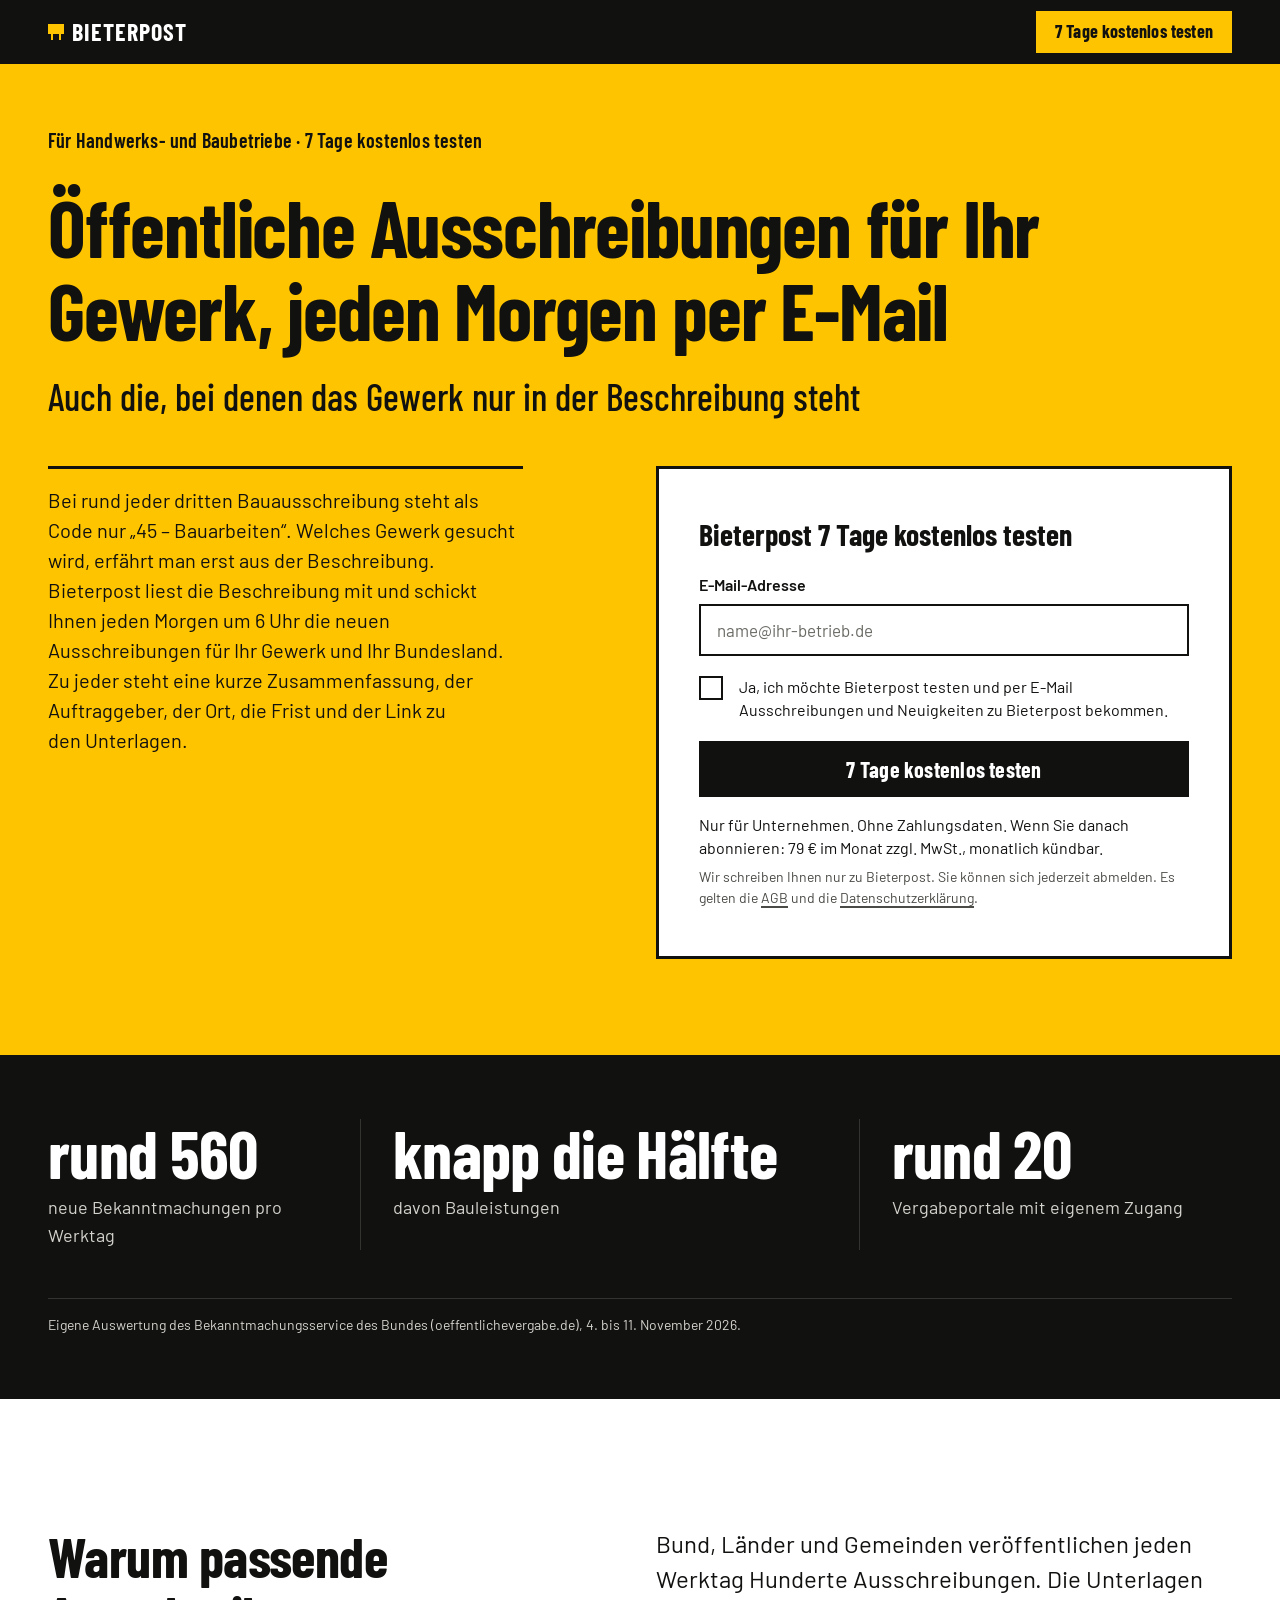
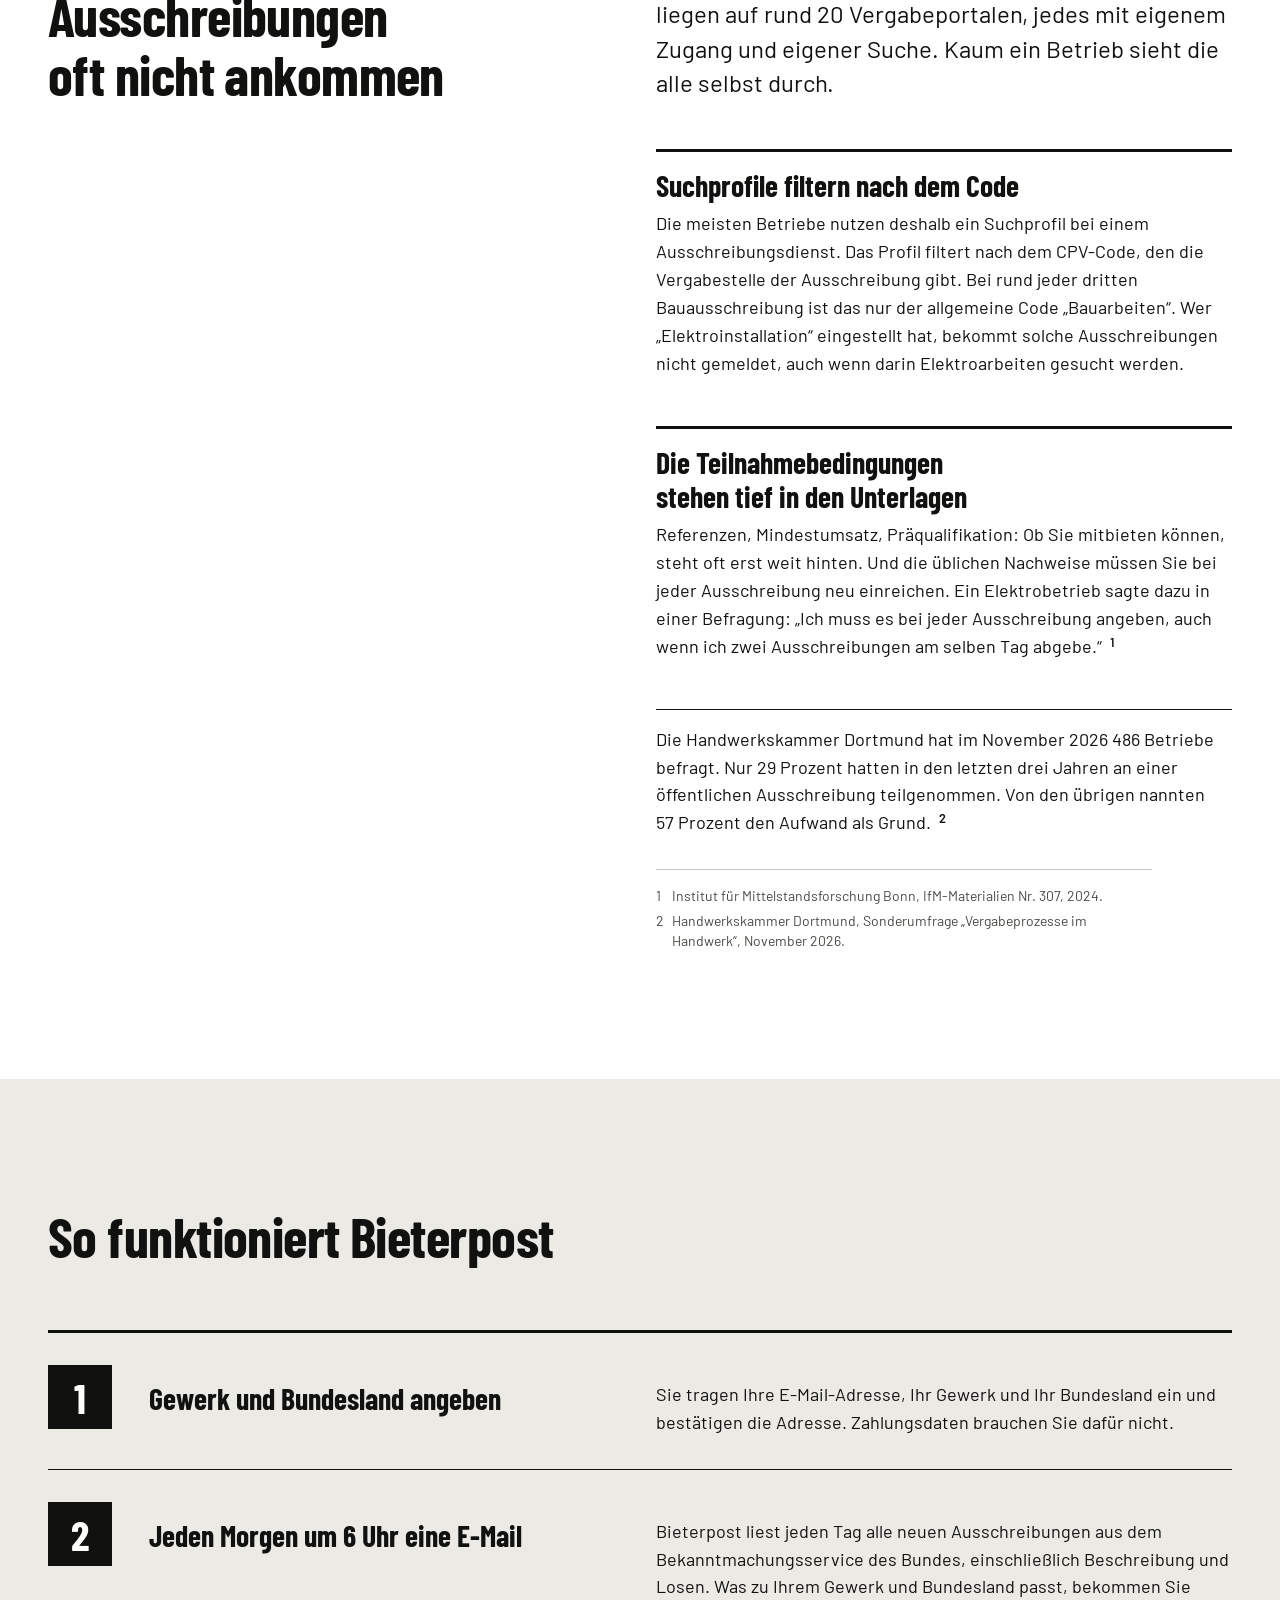
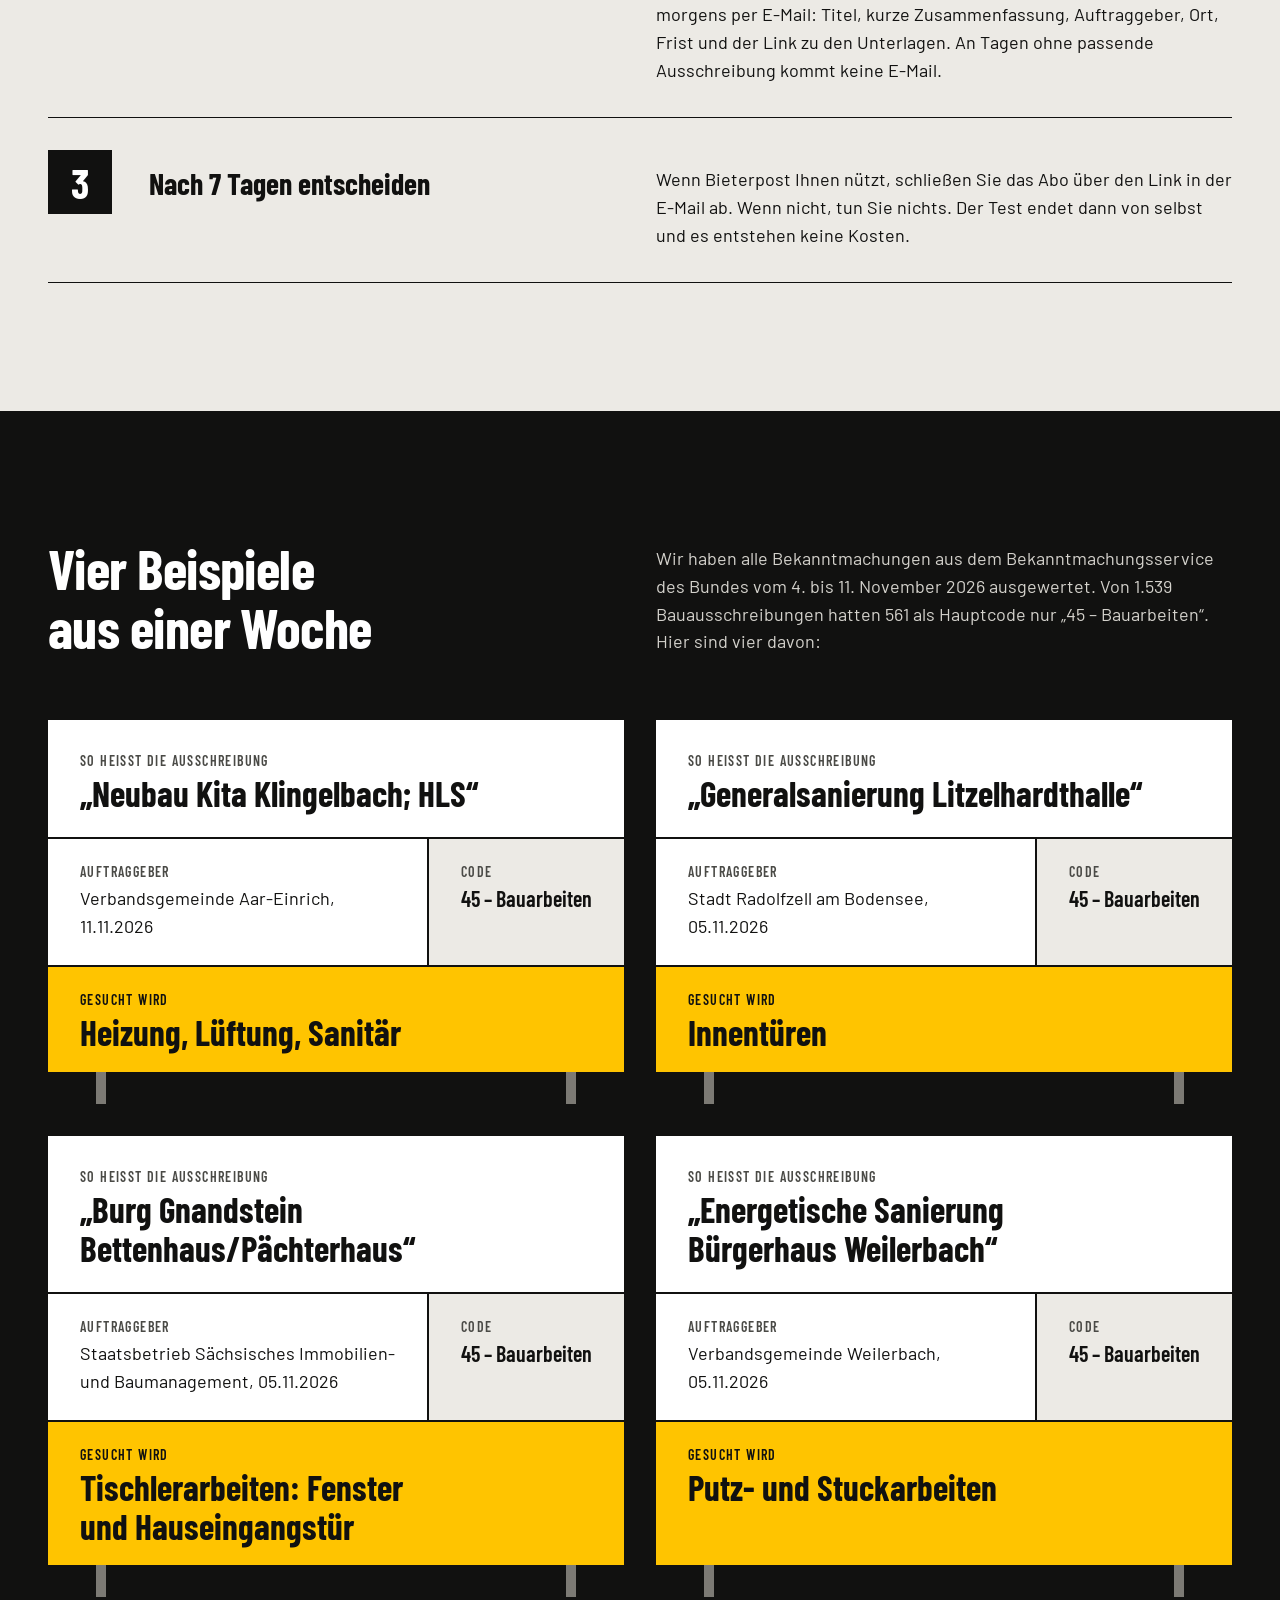
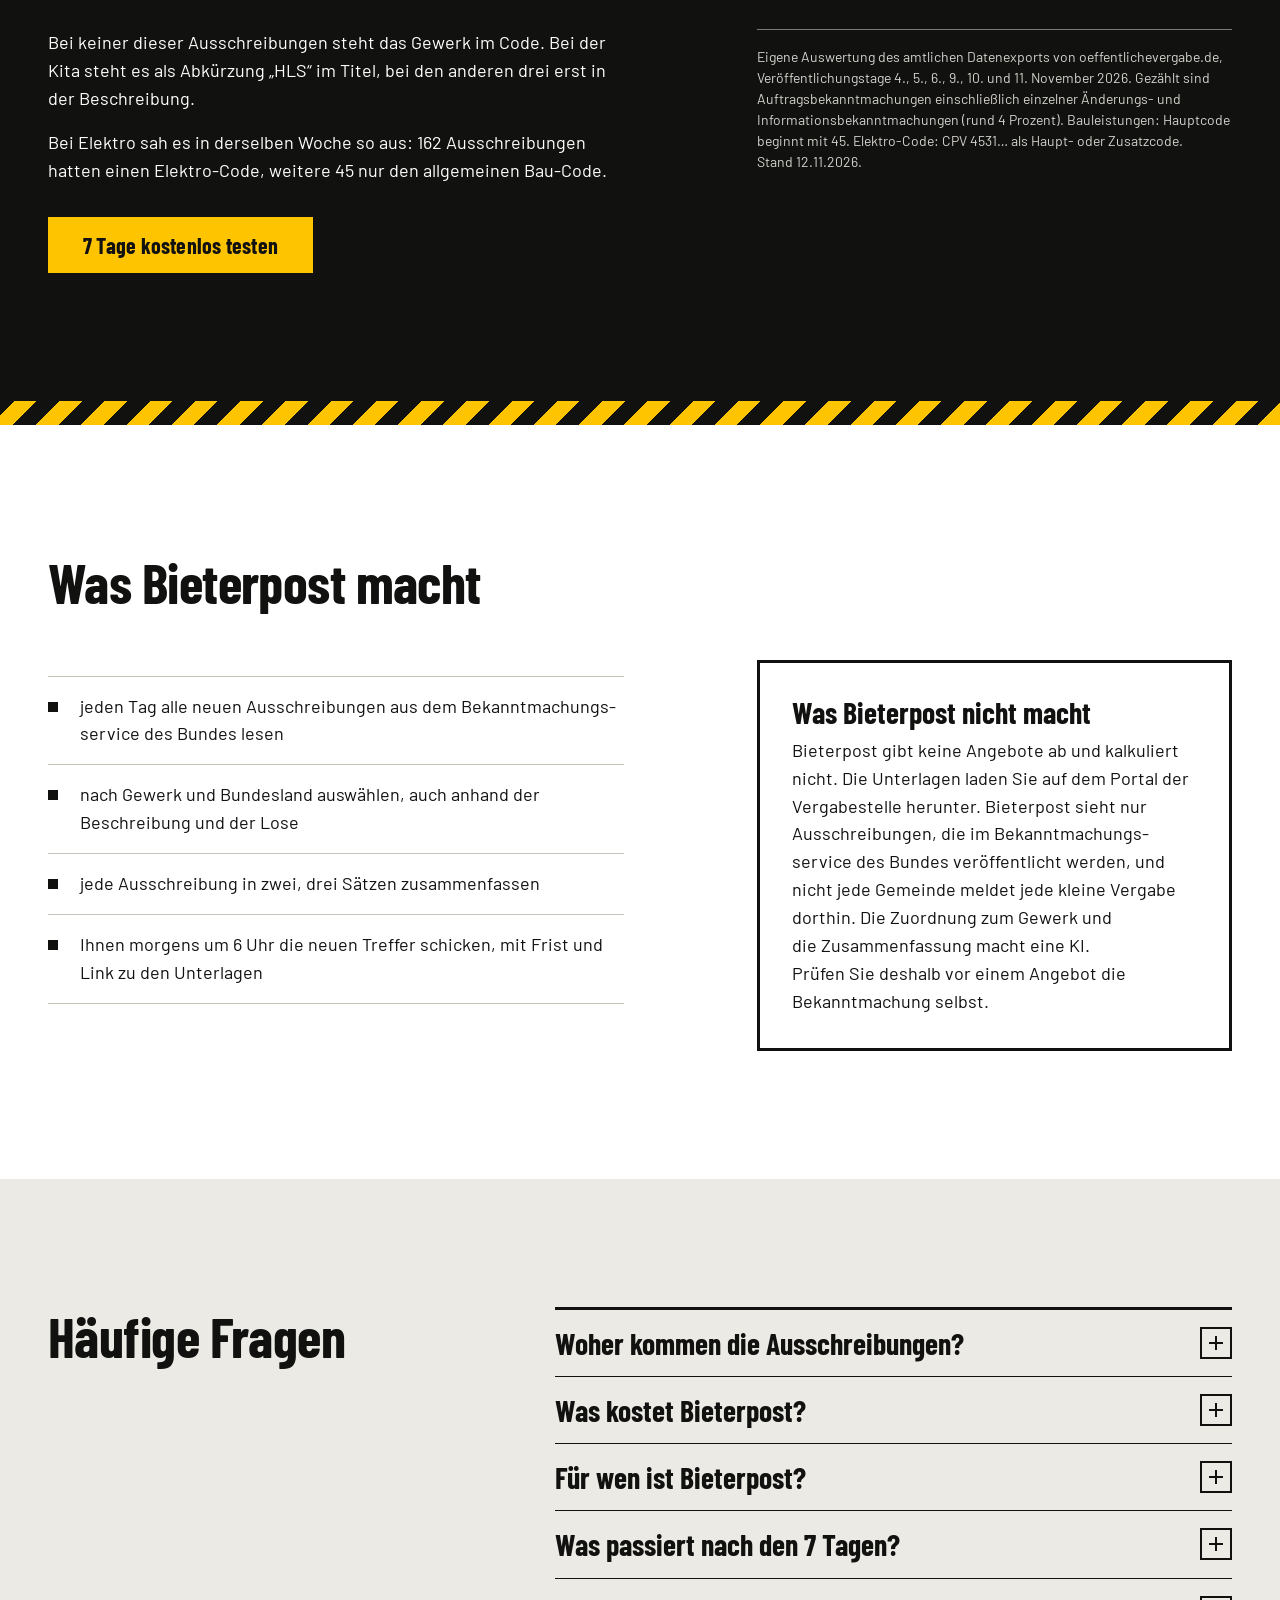
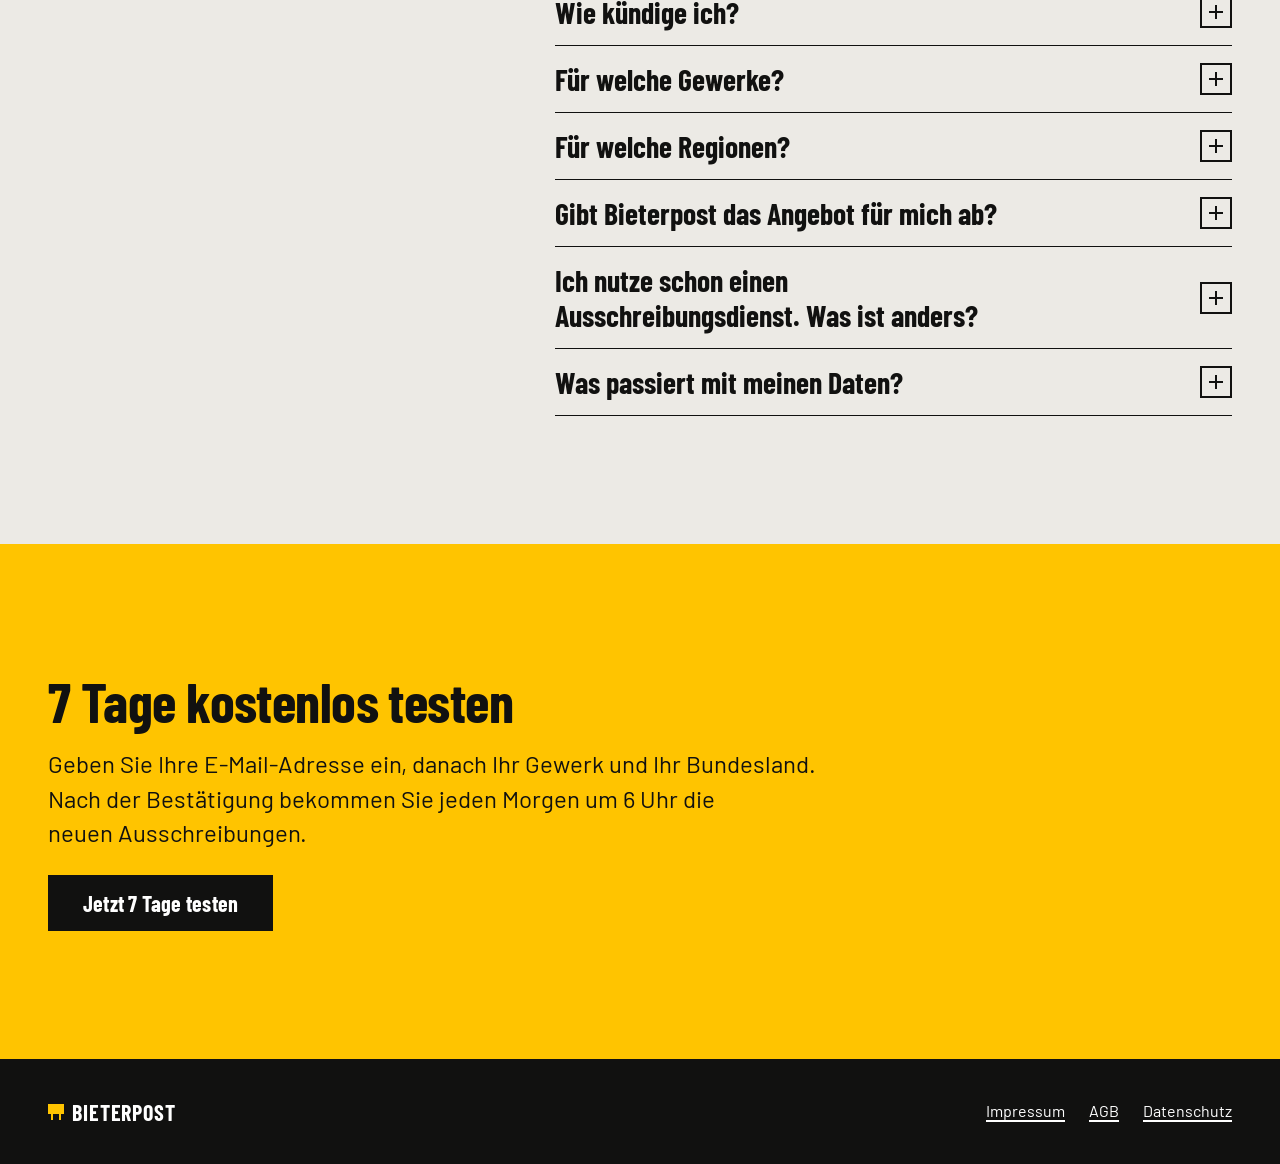
==== commit 58c039fd: "Keep no Google click id; fix headings, CTAs after signup, bottom layout Review findings on #5: no gc" ====
--- a/index.html
+++ b/index.html
@@ -176,7 +176,7 @@
   .kopf { position: sticky; top: 0; z-index: 20; }
   .kopf .marke { font-size: 1.5rem; }
   .kopf__cta { display: inline-flex; min-height: 40px; padding-inline: var(--s-16); font-size: 1.125rem; }
-  /* Header button only while the hero button is out of view. */
+  /* Header button only while the hero form is out of view. */
   .js .kopf__cta { opacity: 0; visibility: hidden; transition: opacity 200ms var(--aus), visibility 0s linear 200ms, background-color 150ms var(--aus), border-color 150ms var(--aus); }
   .js .mit-knopf .kopf__cta { opacity: 1; visibility: visible; transition: opacity 200ms var(--aus), visibility 0s, background-color 150ms var(--aus), border-color 150ms var(--aus); }
 }
@@ -186,7 +186,6 @@
 .vorzeile { font: 600 1rem/1.25 var(--f-kopf); letter-spacing: 0.01em; margin-bottom: var(--s-16); max-width: none; hyphens: manual; }
 h1 { font-size: var(--t-h1); line-height: 1.04; letter-spacing: -0.015em; }
 .h1__zwei { display: block; margin-top: var(--s-16); font-weight: 500; font-size: var(--t-h1-2); line-height: 1.15; letter-spacing: 0; }
-.held__form { margin-top: var(--s-24); }
 .schluss__knopf { margin-top: var(--s-24); }
 .held__sub { margin-top: var(--s-32); padding-top: var(--s-16); border-top: 3px solid var(--schwarz); }
 @media (min-width: 900px) {
@@ -196,7 +195,7 @@
   h1 { grid-column: 1 / span 11; }
   .h1__zwei { margin-top: var(--s-24); }
   .held__sub { grid-column: 1 / span 5; grid-row: 3; margin-top: var(--s-48); font-size: 1.25rem; line-height: 1.5; }
-  .held .held__form { grid-column: 7 / span 6; grid-row: 3; margin-top: var(--s-48); }
+  .held .held__form { grid-column: 7 / span 6; grid-row: 3; margin-top: var(--s-48); scroll-margin-top: var(--s-96); }
 }
 
 /* Fact strip: figures in white. Yellow stays with the hero above. */
@@ -329,12 +328,12 @@
   .faq__liste { grid-column: 6 / span 7; }
 }
 
-/* ---------- 3.8 Final CTA and 3.9 form. Spacing on the 4 px form grid. ---------- */
+/* ---------- 3.8 Final CTA, and the form (in the hero). Spacing on the 4 px form grid. ---------- */
 .schluss__text p { margin-top: var(--s-16); font-size: var(--t-lead); line-height: 1.45; }
 .formblatt { margin-top: var(--s-32); background: var(--weiss); border: 3px solid var(--schwarz); padding: var(--s-32) var(--s-20); scroll-margin-top: var(--s-16); }
 .formblatt a:hover { background: var(--gelb); color: var(--schwarz); }
-.formblatt h3 { margin-bottom: var(--s-24); }
-.formblatt h3:focus { outline: none; }
+.formblatt h2 { font-size: var(--t-h3); line-height: 1.15; letter-spacing: 0; margin-bottom: var(--s-24); }
+.formblatt h2:focus { outline: none; }
 .feld { margin-bottom: var(--s-20); }
 .feld label { display: block; margin-bottom: var(--s-8); font: 600 1rem/1.3 var(--f-text); }
 .feld input:not([type="checkbox"]), .feld select {
@@ -363,12 +362,11 @@
 .meldung.ist-fehler { border-left-color: var(--rot); color: var(--rot); }
 .formblatt__unter { margin-top: var(--s-16); font-size: 1rem; line-height: 1.45; }
 .formblatt__recht { margin-top: var(--s-8); font-size: var(--t-klein); line-height: 1.45; color: var(--text-2); }
-.erfolg h3 { margin-bottom: var(--s-16); }
+.erfolg h2 { margin-bottom: var(--s-16); }
 .test { margin-top: var(--s-24); padding: var(--s-16); border: 2px dashed var(--text-2); font-size: var(--t-klein); line-height: 1.5; color: var(--text-2); }
 @media (min-width: 640px) { .formblatt { padding: var(--s-48) var(--s-40); } }
 @media (min-width: 900px) {
-  .schluss__text { grid-column: 1 / span 5; position: sticky; top: var(--s-96); align-self: start; }
-  .formblatt { grid-column: 7 / span 6; margin-top: 0; scroll-margin-top: var(--s-96); }
+  .schluss__text { grid-column: 1 / span 8; }
 }
 
 /* ---------- Footer ---------- */
@@ -389,6 +387,7 @@
 /* ---------- 3.10 Page after the confirmation click (?bestaetigt=1) ---------- */
 #bestaetigt { display: none; }
 .ist-bestaetigt #seite, .ist-bestaetigt .leiste, .ist-bestaetigt .kopf__cta { display: none; }
+.ist-angemeldet .leiste, .ist-angemeldet .kopf__cta, .ist-angemeldet .schluss__knopf { display: none; }
 .ist-bestaetigt #bestaetigt, .ist-bestaetigt #bestaetigt[hidden] { display: block !important; }
 .ist-bestaetigt .fuss { padding-bottom: var(--s-32); }
 .dank { background: var(--gelb); padding-block: var(--s-48) var(--s-64); }
@@ -465,7 +464,7 @@
                 data-senden="Wird gesendet …"
                 data-fehler="Das hat nicht geklappt. Bitte versuchen Sie es gleich noch einmal."
                 data-doppelt="Diese Adresse ist schon eingetragen. Mit dem Link in unserer E-Mail können Sie Ihre Angaben ergänzen.">
-            <h3>Bieterpost 7 Tage kostenlos testen</h3>
+            <h2>Bieterpost 7 Tage kostenlos testen</h2>
 
             <div class="feld">
               <label for="f-email">E-Mail-Adresse</label>
@@ -494,7 +493,7 @@
                 data-senden="Wird gespeichert …"
                 data-fehler="Das hat nicht geklappt. Bitte versuchen Sie es gleich noch einmal."
                 data-unbekannt="Wir finden Ihre Anmeldung nicht. Bitte melden Sie sich oben neu an.">
-            <h3 tabindex="-1">Fast geschafft: Für welches Gewerk suchen Sie Aufträge?</h3>
+            <h2 tabindex="-1">Fast geschafft: Für welches Gewerk suchen Sie Aufträge?</h2>
             <p class="formblatt__unter" id="pf-hinweis">Wir haben Ihnen eine <span class="nb">E-Mail</span> mit einem Bestätigungslink geschickt. Damit wir Ihnen die passenden Ausschreibungen schicken können, brauchen wir noch ein paar Angaben zu Ihrem Betrieb.</p>
 
             <div class="feld">
@@ -579,7 +578,7 @@
           </form>
 
           <div class="erfolg" id="wl-erfolg" role="status" aria-live="polite" hidden>
-            <h3 tabindex="-1" id="erfolg-titel">Danke, Ihre Angaben sind gespeichert</h3>
+            <h2 tabindex="-1" id="erfolg-titel">Danke, Ihre Angaben sind gespeichert</h2>
             <p id="erfolg-text">Bitte bestätigen Sie jetzt Ihre <span class="nb">E-Mail-Adresse</span> mit dem Link in unserer <span class="nb">E-Mail</span>. Falls sie nicht ankommt, sehen Sie bitte im Spam-Ordner nach. Danach kommt Ihre erste <span class="nb">E-Mail</span> mit Ausschreibungen morgens um 6&nbsp;Uhr.</p>
             <p class="test" id="wl-test" hidden>TESTMODUS: FORM_ENDPOINT ist nicht gesetzt. Es wurde nichts gesendet und nichts gespeichert. <a href="?bestaetigt=1">Seite nach dem Bestätigungsklick ansehen</a></p>
           </div>
@@ -768,7 +767,7 @@
     </div>
   </section>
 
-  <!-- 3.8 Final CTA + 3.9 Form + 3.10 Success -->
+  <!-- 3.8 Final CTA: links up to the form in the hero -->
   <section class="abschnitt abschnitt--gelb schluss" id="anmeldung" aria-labelledby="h-anmeldung">
     <div class="rahmen g12">
       <div class="schluss__text">
@@ -862,10 +861,10 @@
 
   function kampagne() {
     var u = {};
-    // utm_* plus what Google Ads adds (URL suffix, auto-tagging): click id for the
-    // offline conversion upload, match type, ad group.
+    // utm_* plus match type and ad group from the Google Ads URL suffix, so a signup
+    // can be traced to its keyword. The Google click id (gclid) is not kept.
     params.forEach(function (wert, name) {
-      if (name.indexOf("utm_") === 0 || name === "gclid" || name === "mt" || name === "agid") u[name] = wert.slice(0, 120);
+      if (name.indexOf("utm_") === 0 || name === "mt" || name === "agid") u[name] = wert.slice(0, 120);
     });
     return u;
   }
@@ -998,10 +997,11 @@
 
   function zeigeProfil(t, hinweis) {
     token = t;
+    document.documentElement.classList.add("ist-angemeldet");
     byId("wl-form").hidden = true;
     pfForm.hidden = false;
     if (hinweis) byId("pf-hinweis").textContent = hinweis;
-    pfForm.querySelector("h3").focus();
+    pfForm.querySelector("h2").focus();
   }
 
   pfForm.addEventListener("submit", function (ereignis) {
@@ -1034,7 +1034,7 @@
     if (text) byId("erfolg-text").textContent = text;
     erfolg.hidden = false;
     byId("wl-test").hidden = LIVE;
-    erfolg.querySelector("h3").focus();
+    erfolg.querySelector("h2").focus();
   }
 
   // ---- Confirmation view -------------------------------------------------
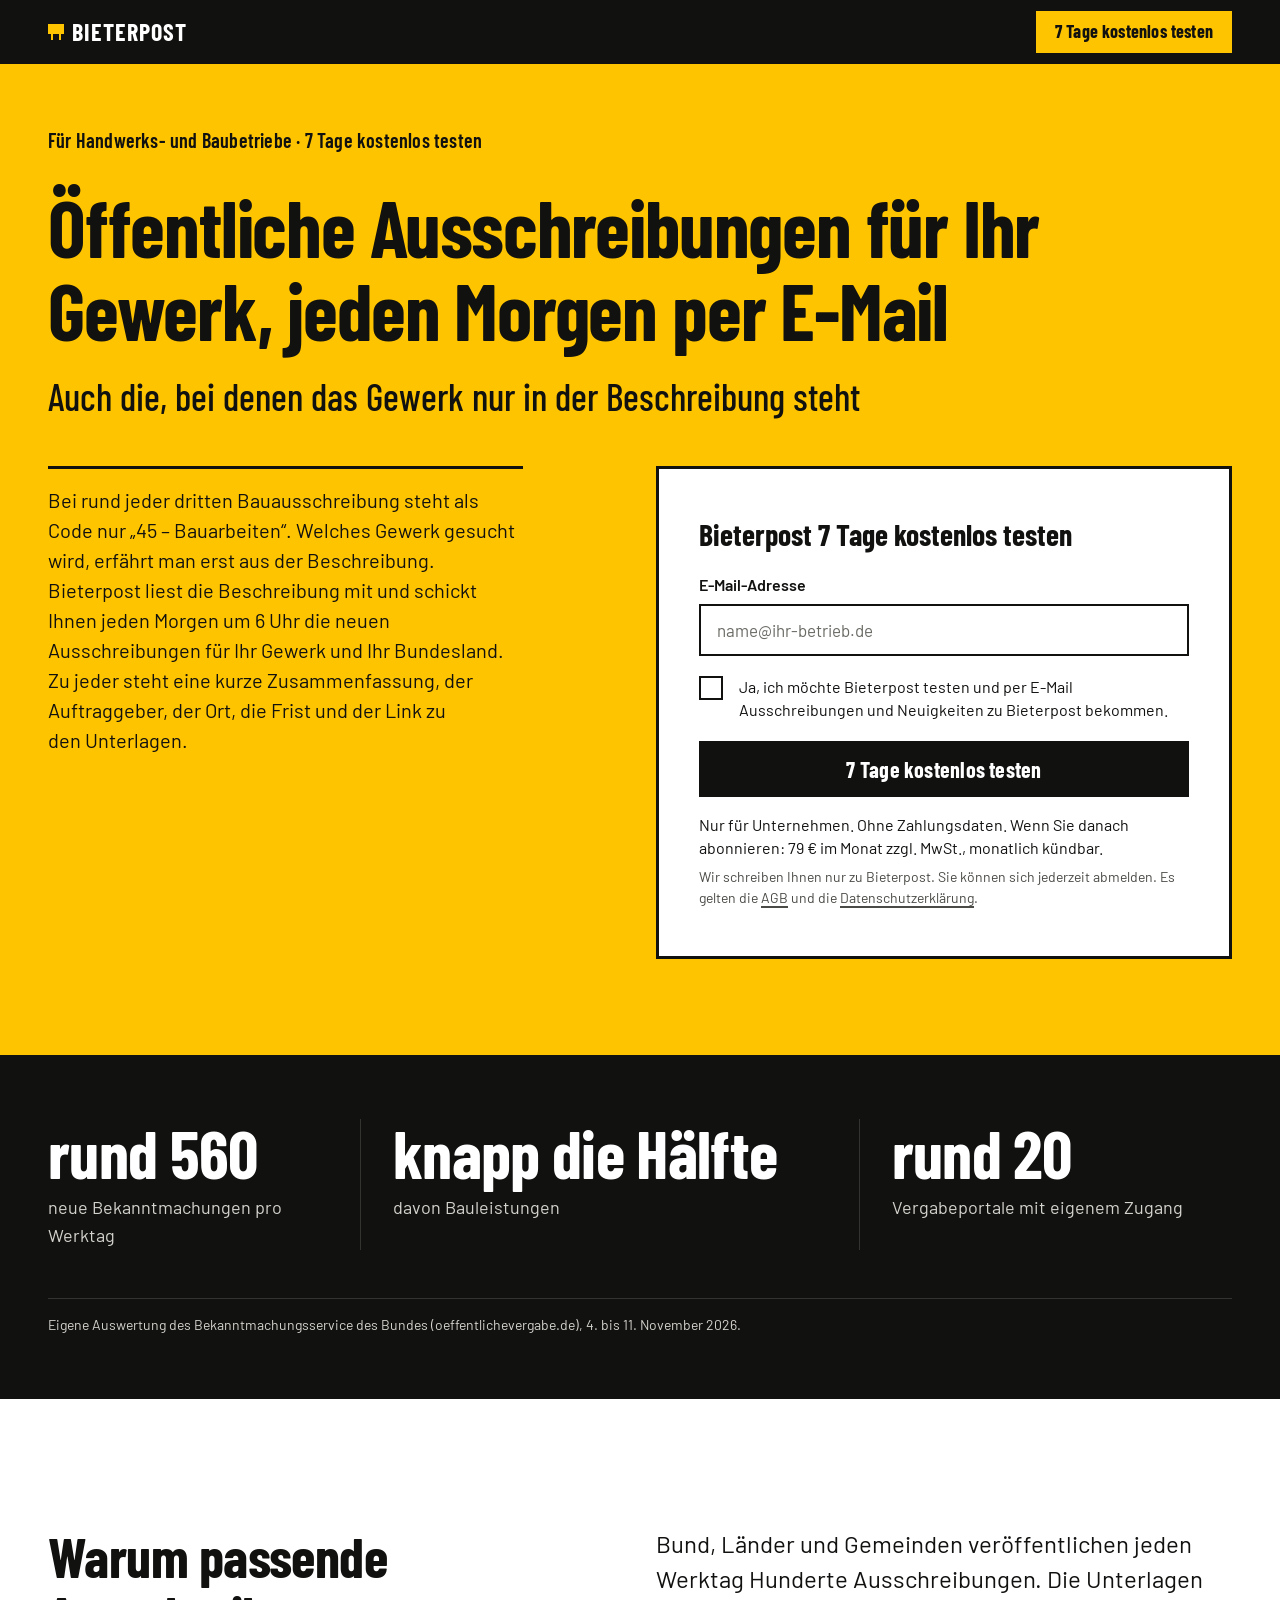
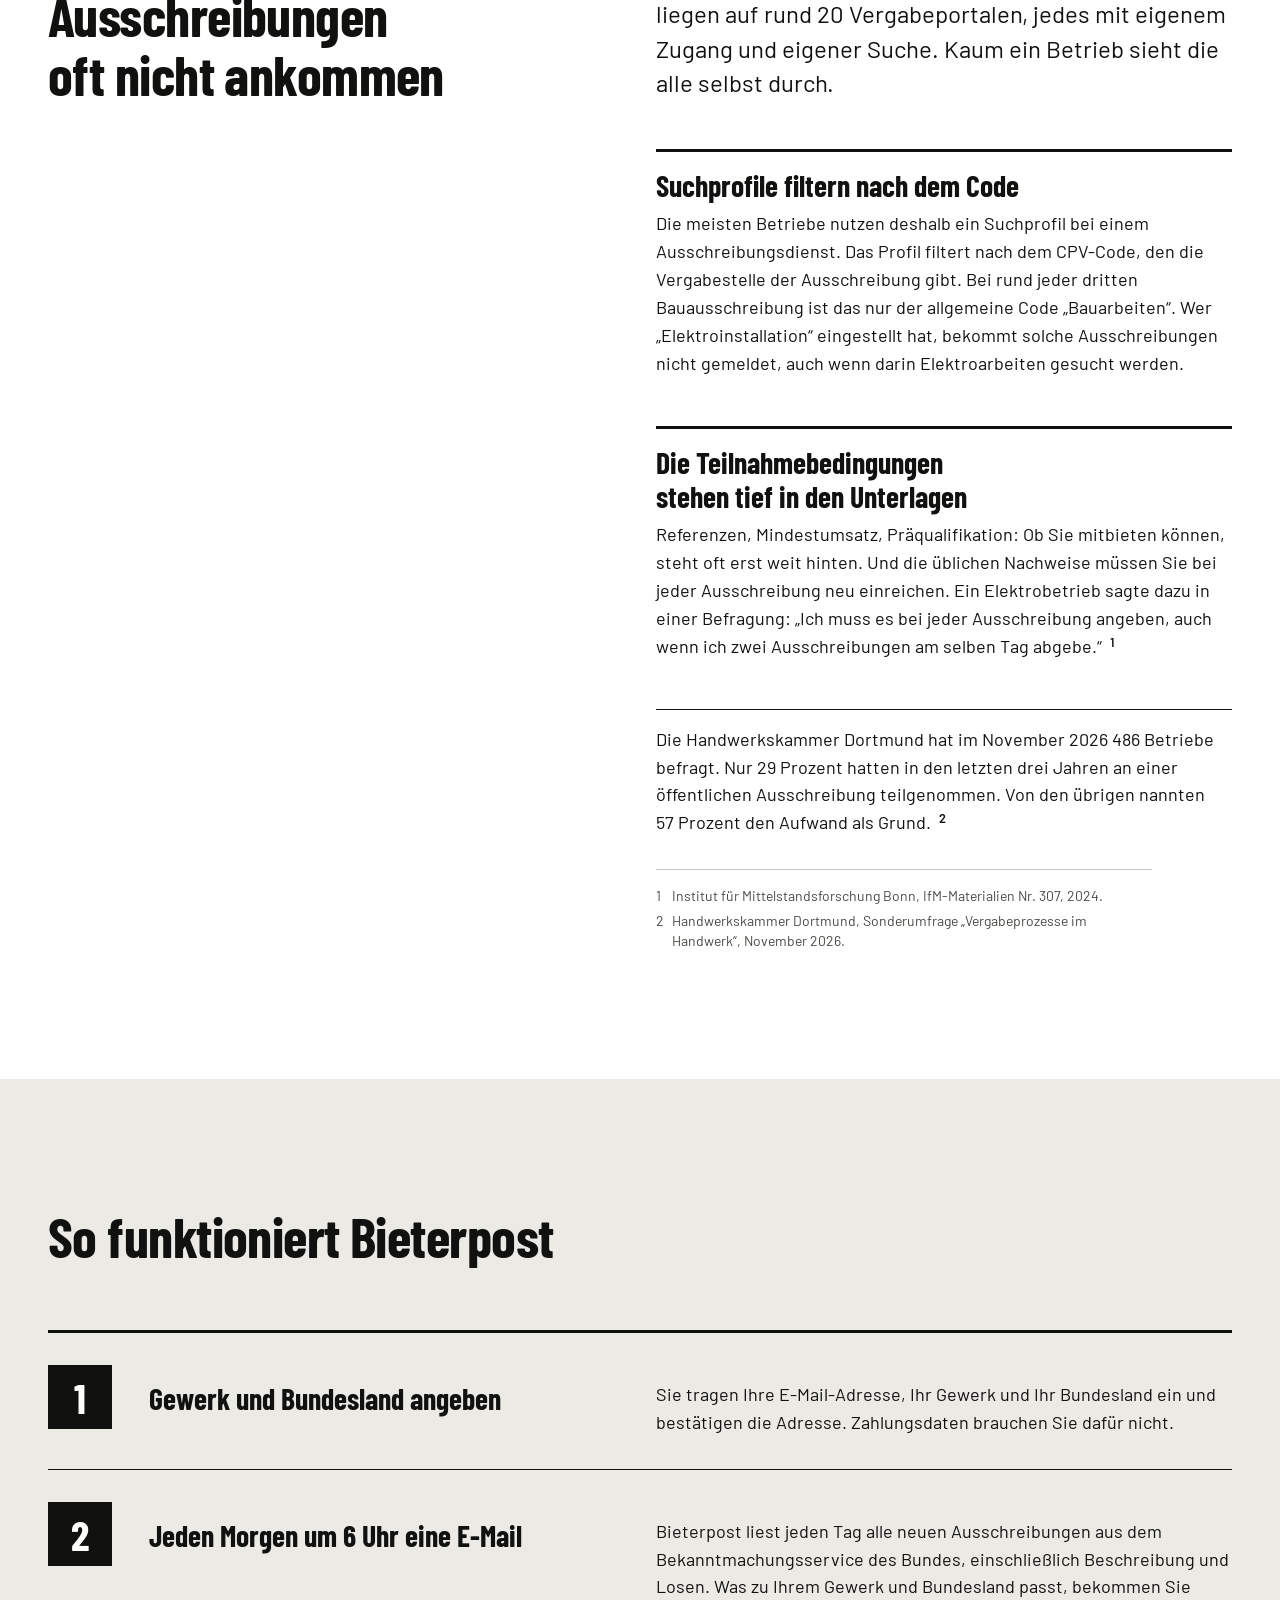
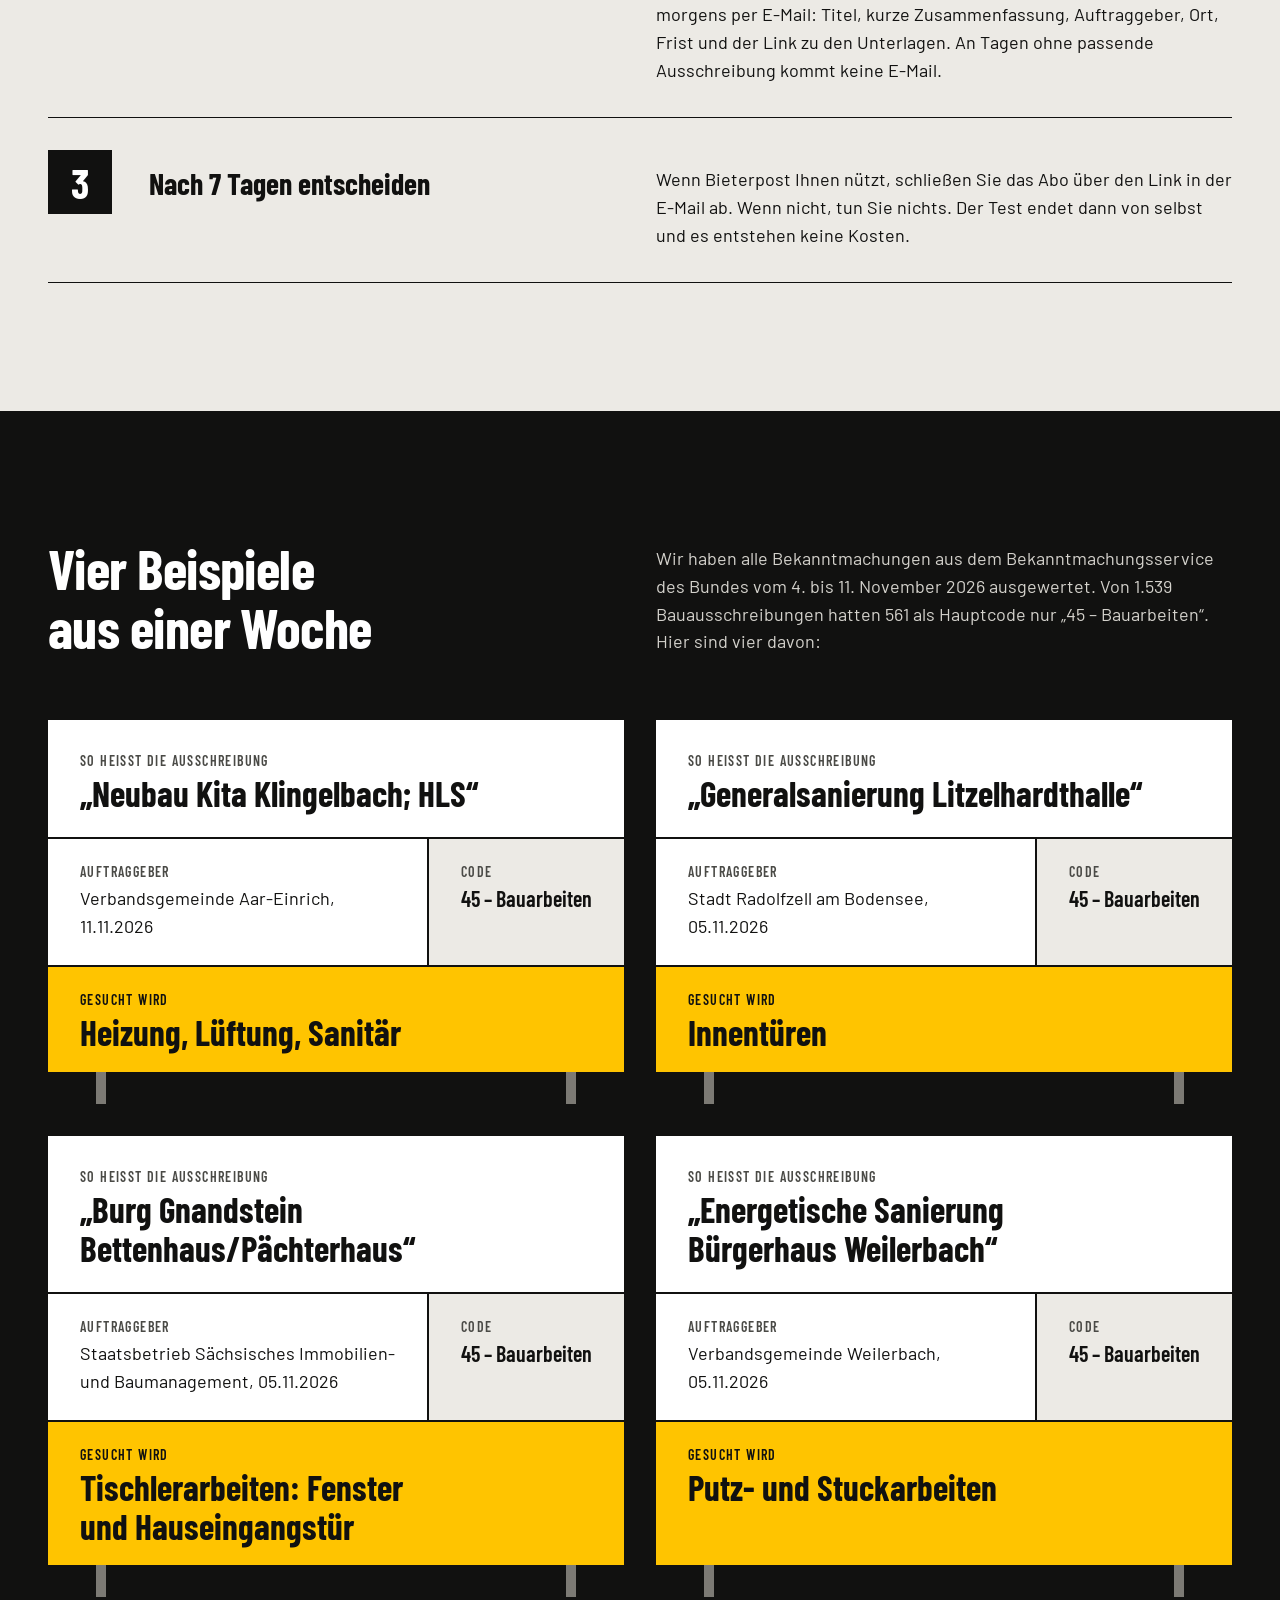
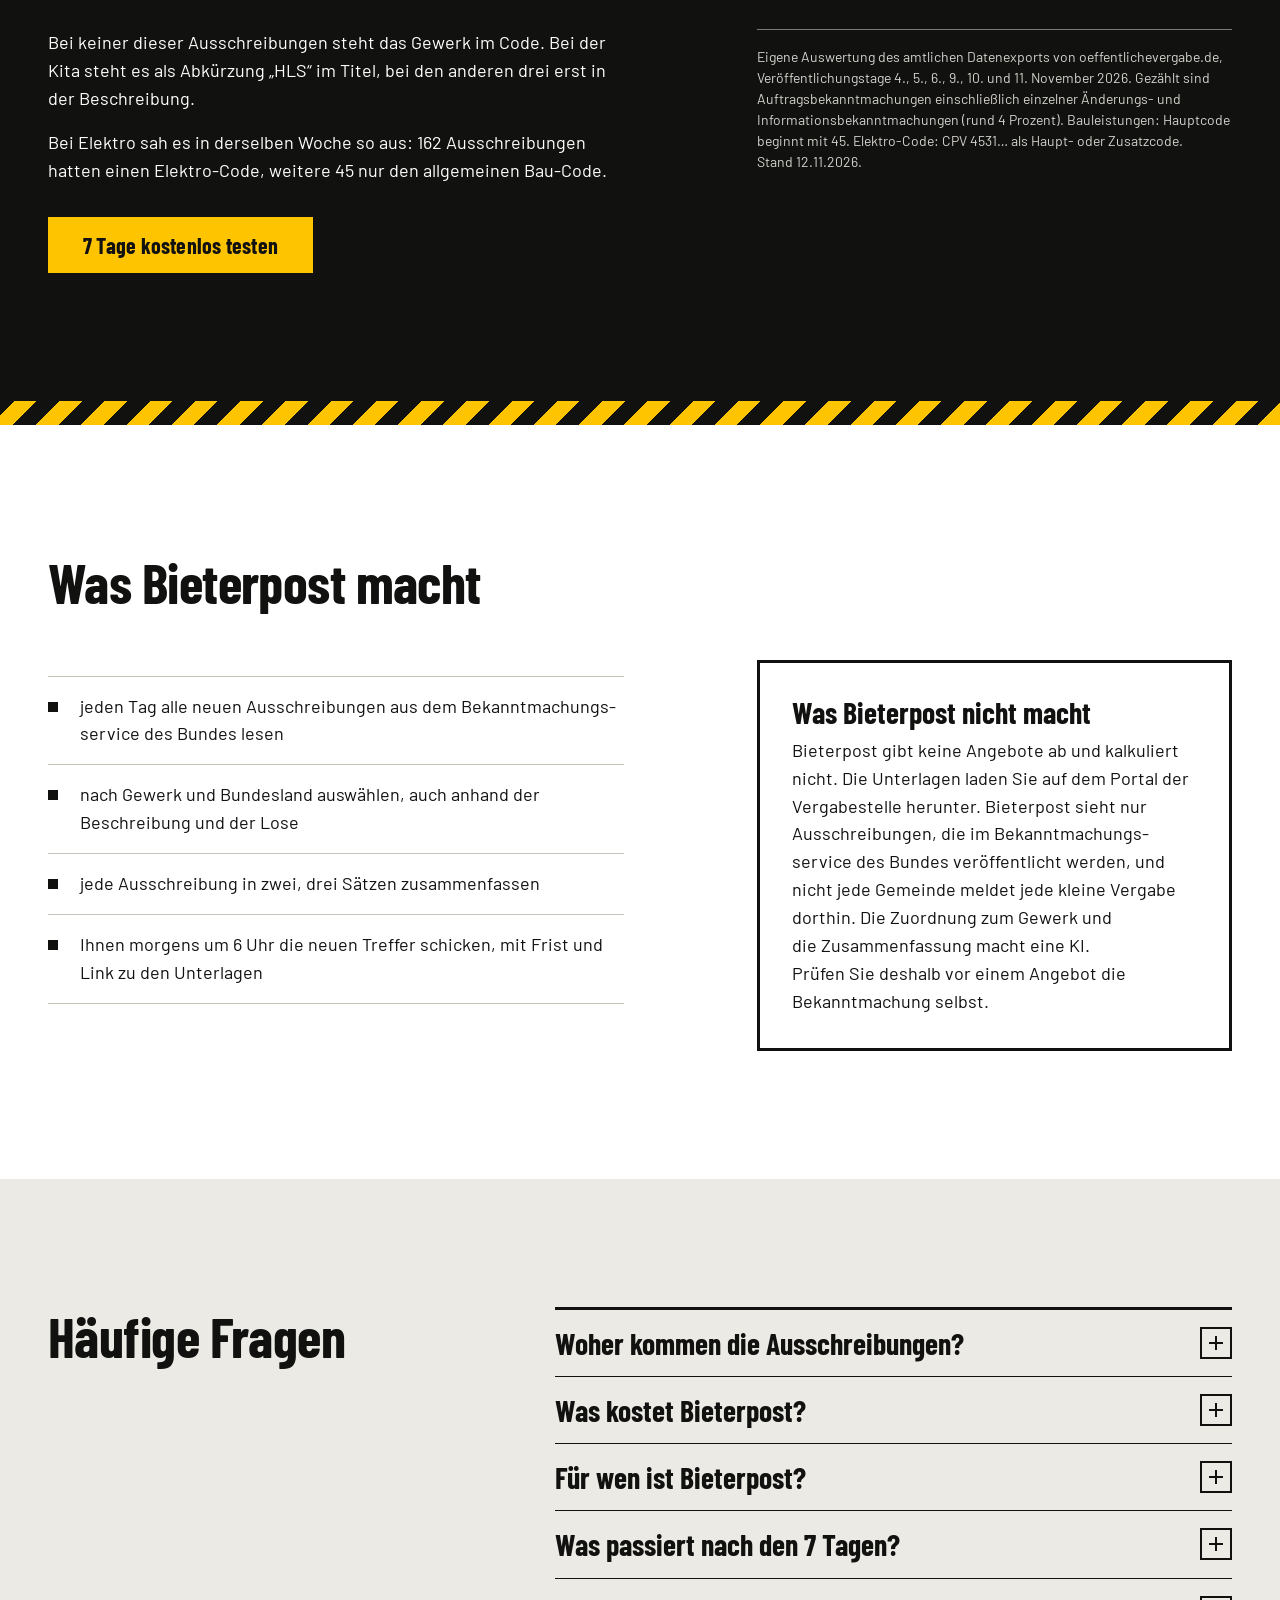
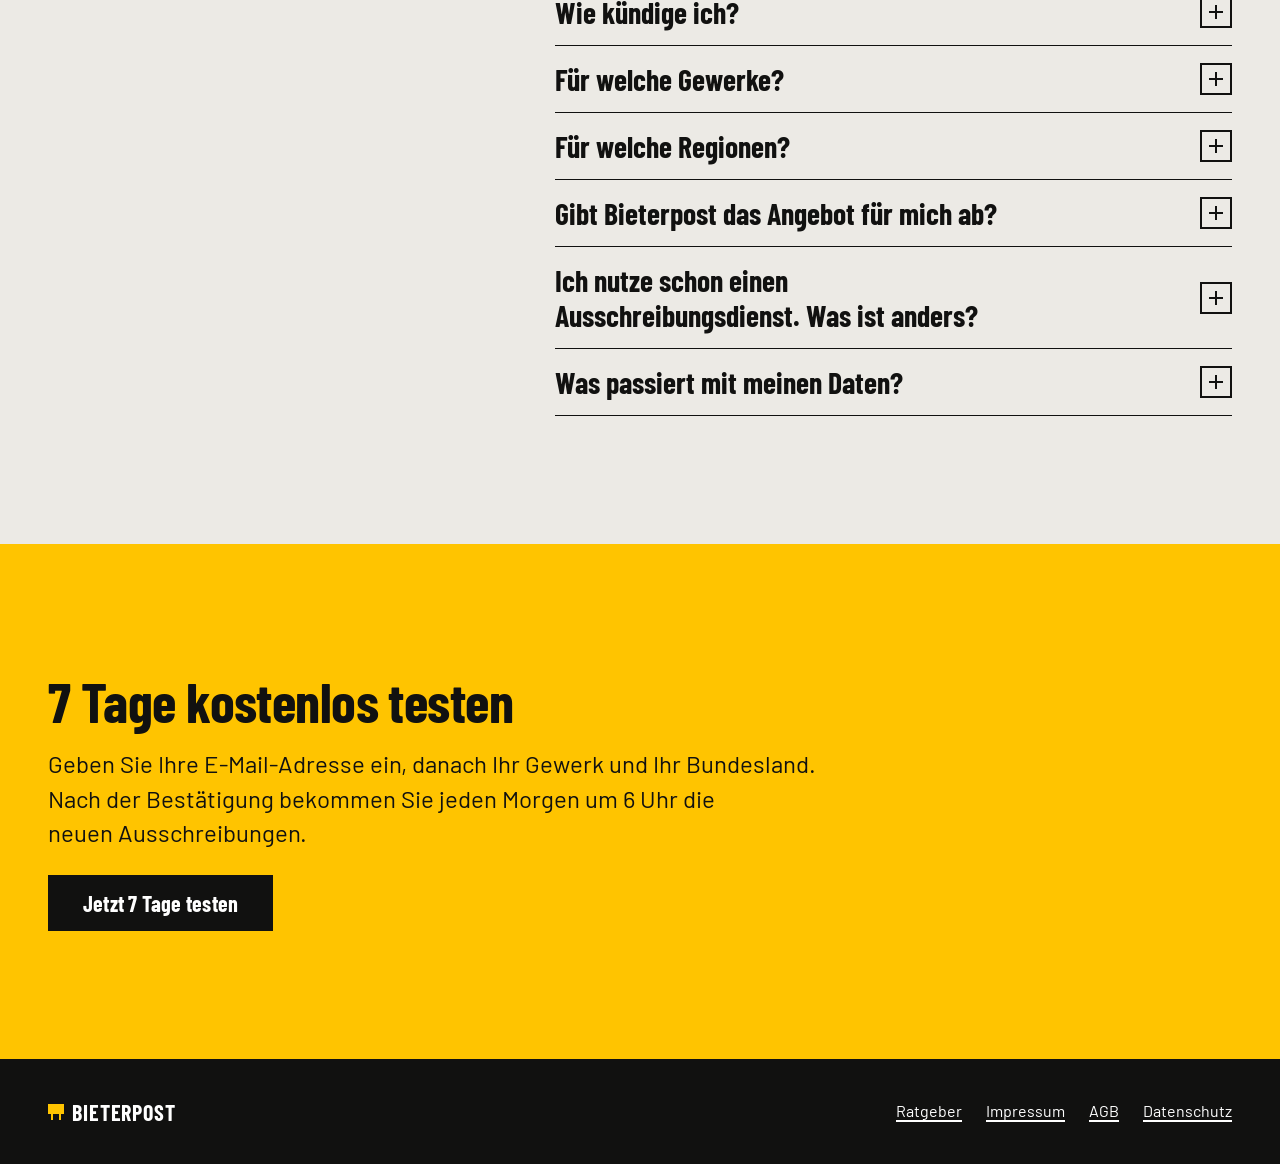
==== commit d4a2a244: "Ratgeber: six articles, sitemap, robots, 404 and site check Adds /ratgeber/ with six articles on pub" ====
--- a/index.html
+++ b/index.html
@@ -442,16 +442,50 @@
   <section aria-labelledby="h-held">
     <div class="held">
       <div class="rahmen g12 held__in">
-        <p class="vorzeile">Für Handwerks- und Baubetriebe · 7 Tage kostenlos testen</p>
+        <p class="vorzeile" id="vorzeile">Für Handwerks- und Baubetriebe · 7 Tage kostenlos testen</p>
         <h1 id="h-held"><span id="h1-eins">Öffentliche Ausschreibungen für Ihr Gewerk, jeden Morgen per <span class="nb">E-Mail</span></span> <span class="h1__zwei" id="h1-zwei">Auch die, bei denen das Gewerk nur in der Beschreibung steht</span></h1>
         <script>
           // Headline test: ?v=b swaps H1 and second line. Variant A is the markup above.
+          // Trade pages: ?gewerk=<slug> (copy.md 4.3) swap eyebrow, H1, second line and
+          // preselect the trade in step 2. gewerk wins over v; an unknown slug shows A.
           (function () {
             var V = {
               b: ["Rund jede dritte Bau&shy;ausschreibung hat nur den Code „Bauarbeiten“", "Bieterpost liest nach, welches Gewerk gesucht wird"]
             };
-            var m = /[?&]v=([b])(&|$)/i.exec(location.search);
-            var v = m ? m[1].toLowerCase() : "a";
+            // slug: [form option, eyebrow, H1 trade, second line]
+            var G = {
+              elektro: ["Elektro", "Elektrobetriebe", "Elektroarbeiten", "Auch die, bei denen die Elektroarbeiten nur in der Beschreibung stehen"],
+              shk: ["Heizung, Lüftung, Sanitär", "SHK-Betriebe", "Heizung, Lüftung und Sanitär", "Auch die, bei denen HLS nur im Titel oder in der Beschreibung steht"],
+              maler: ["Maler und Lackierer", "Maler- und Lackierbetriebe", "Maler- und Lackierarbeiten", "Auch die, bei denen die Malerarbeiten nur in der Beschreibung stehen"],
+              tischler: ["Tischler / Schreiner", "Tischlereien und Schreinereien", "Tischler- und Schreinerarbeiten", "Auch die, bei denen Fenster und Türen nur in der Beschreibung stehen"],
+              dach: ["Dachdecker, Zimmerer, Klempner", "Dachdecker, Zimmerer und Klempner", "Dach-, Zimmerer- und Klempnerarbeiten", "Auch die, bei denen das Dach nur in der Beschreibung steht"],
+              trockenbau: ["Trockenbau, Putz, Stuck", "Trockenbau-, Putz- und Stuckbetriebe", "Trockenbau, Putz und Stuck", "Auch die, bei denen der Innenausbau nur in der Beschreibung steht"],
+              fliesen: ["Fliesen, Estrich, Bodenbelag", "Fliesen-, Estrich- und Bodenleger", "Fliesen, Estrich und Bodenbeläge", "Auch die, bei denen der Boden nur in der Beschreibung steht"],
+              rohbau: ["Maurer, Beton, Rohbau", "Maurer- und Rohbaubetriebe", "Maurer-, Beton- und Rohbauarbeiten", "Auch die, bei denen der Rohbau nur in der Beschreibung steht"],
+              tiefbau: ["Straßen- und Tiefbau", "Straßen- und Tiefbaubetriebe", "Straßen- und Tiefbau", "Auch die, bei denen Erd- und Kanalarbeiten nur in der Beschreibung stehen"],
+              galabau: ["Garten- und Landschaftsbau", "Garten- und Landschaftsbaubetriebe", "Garten- und Landschaftsbau", "Auch die, bei denen die Außenanlagen nur in der Beschreibung stehen"],
+              metallbau: ["Metallbau", "Metallbaubetriebe und Schlossereien", "Metallbau und Schlosserarbeiten", "Auch die, bei denen der Metallbau nur in der Beschreibung steht"],
+              geruestbau: ["Gerüstbau", "Gerüstbaubetriebe", "Gerüstbau", "Auch die, bei denen das Gerüst nur in der Beschreibung steht"],
+              abbruch: ["Abbruch und Rückbau", "Abbruch- und Rückbaubetriebe", "Abbruch und Rückbau", "Auch die, bei denen der Abbruch nur in der Beschreibung steht"],
+              reinigung: ["Gebäudereinigung", "Gebäudereinigungen", "Gebäudereinigung", "Auch Bauendreinigung, die als Los in einer Bauausschreibung steht"]
+            };
+            var SUB_REINIGUNG = "Bieterpost liest jeden Tag alle neuen Ausschreibungen aus dem Bekanntmachungsservice des Bundes, auch die Lose von Bauausschreibungen, und schickt Ihnen jeden Morgen um 6&nbsp;Uhr die neuen Ausschreibungen für Gebäudereinigung in Ihrem Bundesland. Zu jeder steht eine kurze Zusammenfassung, der Auftraggeber, der Ort, die Frist und der Link zu den Unterlagen.";
+            var q = new URLSearchParams(location.search);
+            var slug = (q.get("gewerk") || "").toLowerCase();
+            var g = G.hasOwnProperty(slug) ? G[slug] : null;
+            if (g) {
+              document.documentElement.setAttribute("data-variante", "g-" + slug);
+              document.getElementById("vorzeile").textContent = "Für " + g[1] + " · 7 Tage kostenlos testen";
+              document.getElementById("h1-eins").innerHTML = "Öffentliche Ausschreibungen für " + g[2] + ", jeden Morgen per <span class=\"nb\">E-Mail</span>";
+              document.getElementById("h1-zwei").textContent = g[3];
+              document.addEventListener("DOMContentLoaded", function () {
+                document.getElementById("f-gewerk").value = g[0];
+                if (slug === "reinigung") document.getElementById("held-sub").innerHTML = SUB_REINIGUNG;
+              });
+              return;
+            }
+            var v = (q.get("v") || "a").toLowerCase();
+            if (!V[v]) v = "a";
             document.documentElement.setAttribute("data-variante", v);
             if (V[v]) {
               document.getElementById("h1-eins").innerHTML = V[v][0];
@@ -583,7 +617,7 @@
             <p class="test" id="wl-test" hidden>TESTMODUS: FORM_ENDPOINT ist nicht gesetzt. Es wurde nichts gesendet und nichts gespeichert. <a href="?bestaetigt=1">Seite nach dem Bestätigungsklick ansehen</a></p>
           </div>
         </div>
-        <p class="held__sub">Bei rund jeder dritten Bauausschreibung steht als Code nur <span class="nb">„45 – Bauarbeiten“.</span> Welches Gewerk gesucht wird, erfährt man erst aus der Beschreibung. Bieterpost liest die Beschreibung mit und schickt Ihnen jeden Morgen um 6&nbsp;Uhr die neuen Ausschreibungen für Ihr Gewerk und Ihr Bundesland. Zu jeder steht eine kurze Zusammenfassung, der Auftraggeber, der Ort, die Frist und der Link zu den Unterlagen.</p>
+        <p class="held__sub" id="held-sub">Bei rund jeder dritten Bauausschreibung steht als Code nur <span class="nb">„45 – Bauarbeiten“.</span> Welches Gewerk gesucht wird, erfährt man erst aus der Beschreibung. Bieterpost liest die Beschreibung mit und schickt Ihnen jeden Morgen um 6&nbsp;Uhr die neuen Ausschreibungen für Ihr Gewerk und Ihr Bundesland. Zu jeder steht eine kurze Zusammenfassung, der Auftraggeber, der Ort, die Frist und der Link zu den Unterlagen.</p>
       </div>
     </div>
 
@@ -818,7 +852,8 @@
 <footer class="fuss">
   <div class="rahmen fuss__in">
     <a class="marke" href="./" aria-label="Bieterpost, Startseite">Bieterpost</a>
-    <nav aria-label="Rechtliches">
+    <nav aria-label="Fußzeile">
+      <a href="/ratgeber/">Ratgeber</a>
       <a href="impressum.html">Impressum</a>
       <a href="agb.html">AGB</a>
       <a href="datenschutz.html">Datenschutz</a>
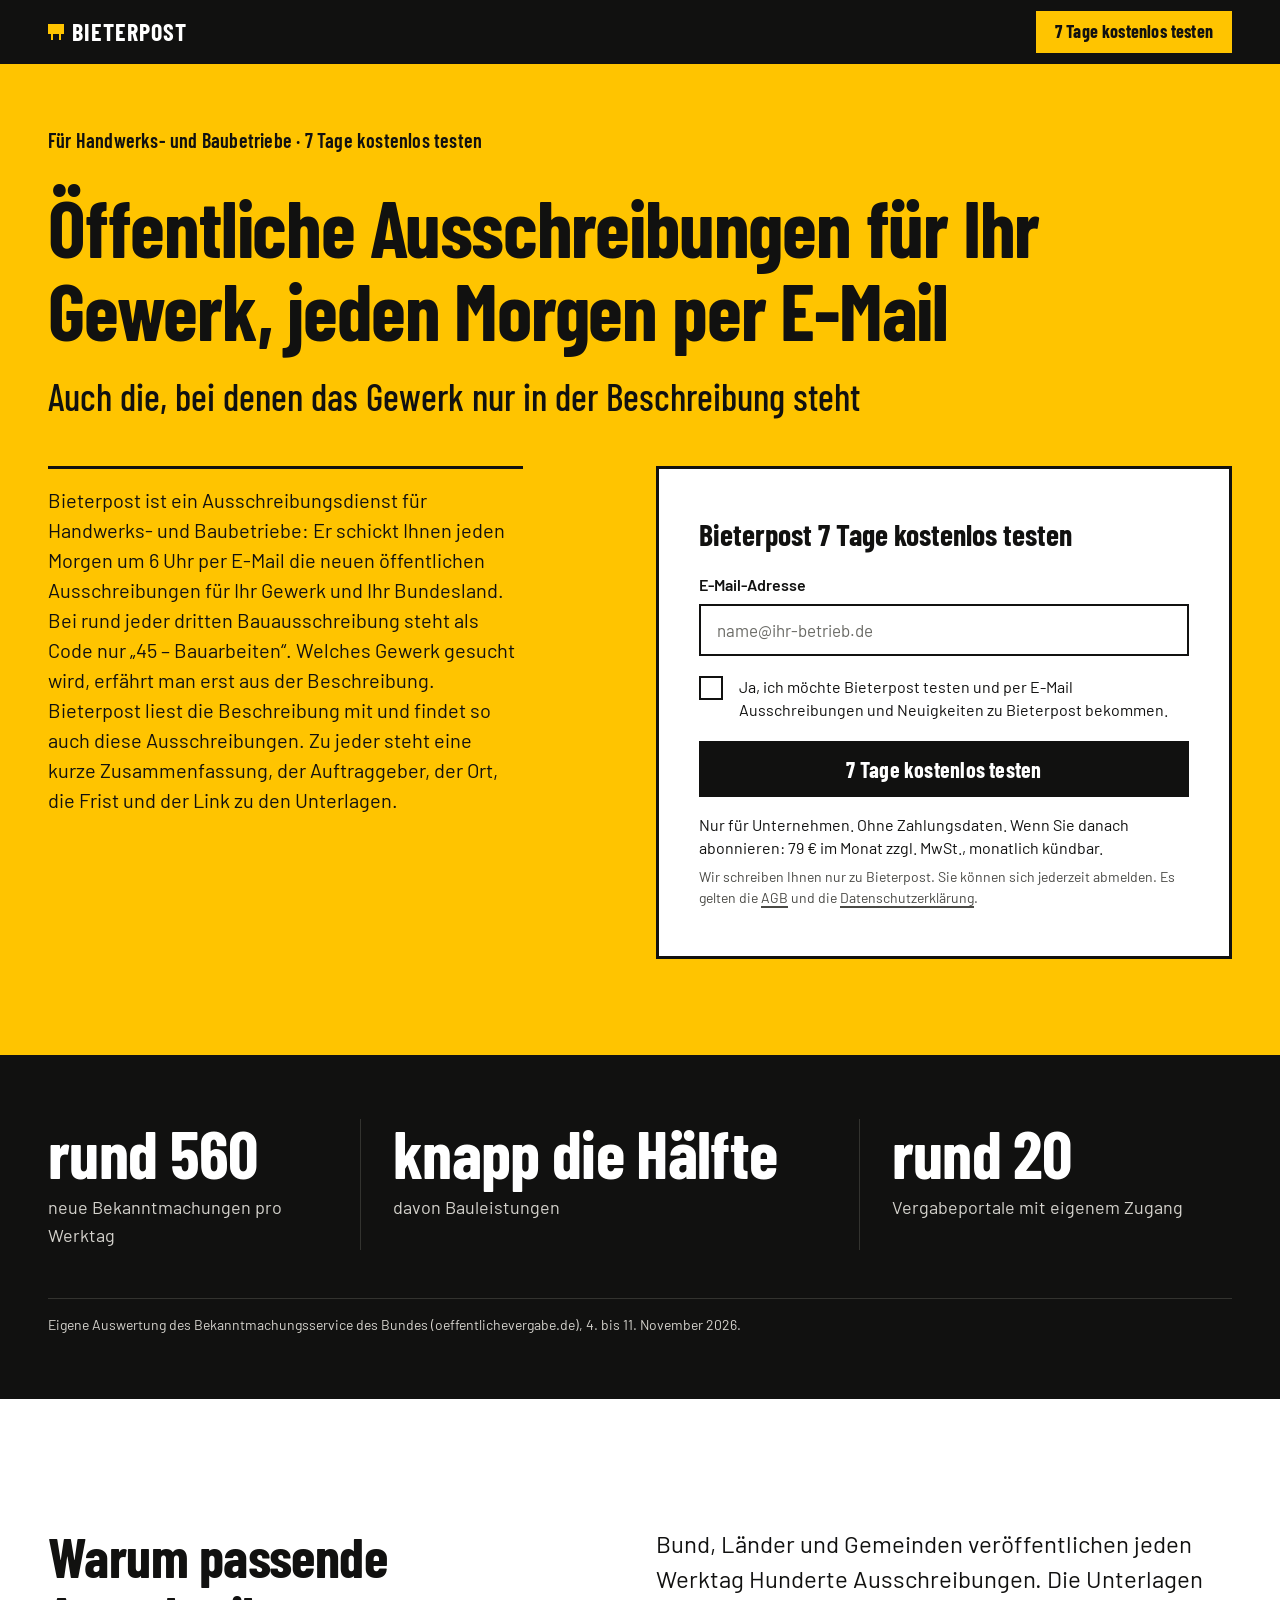
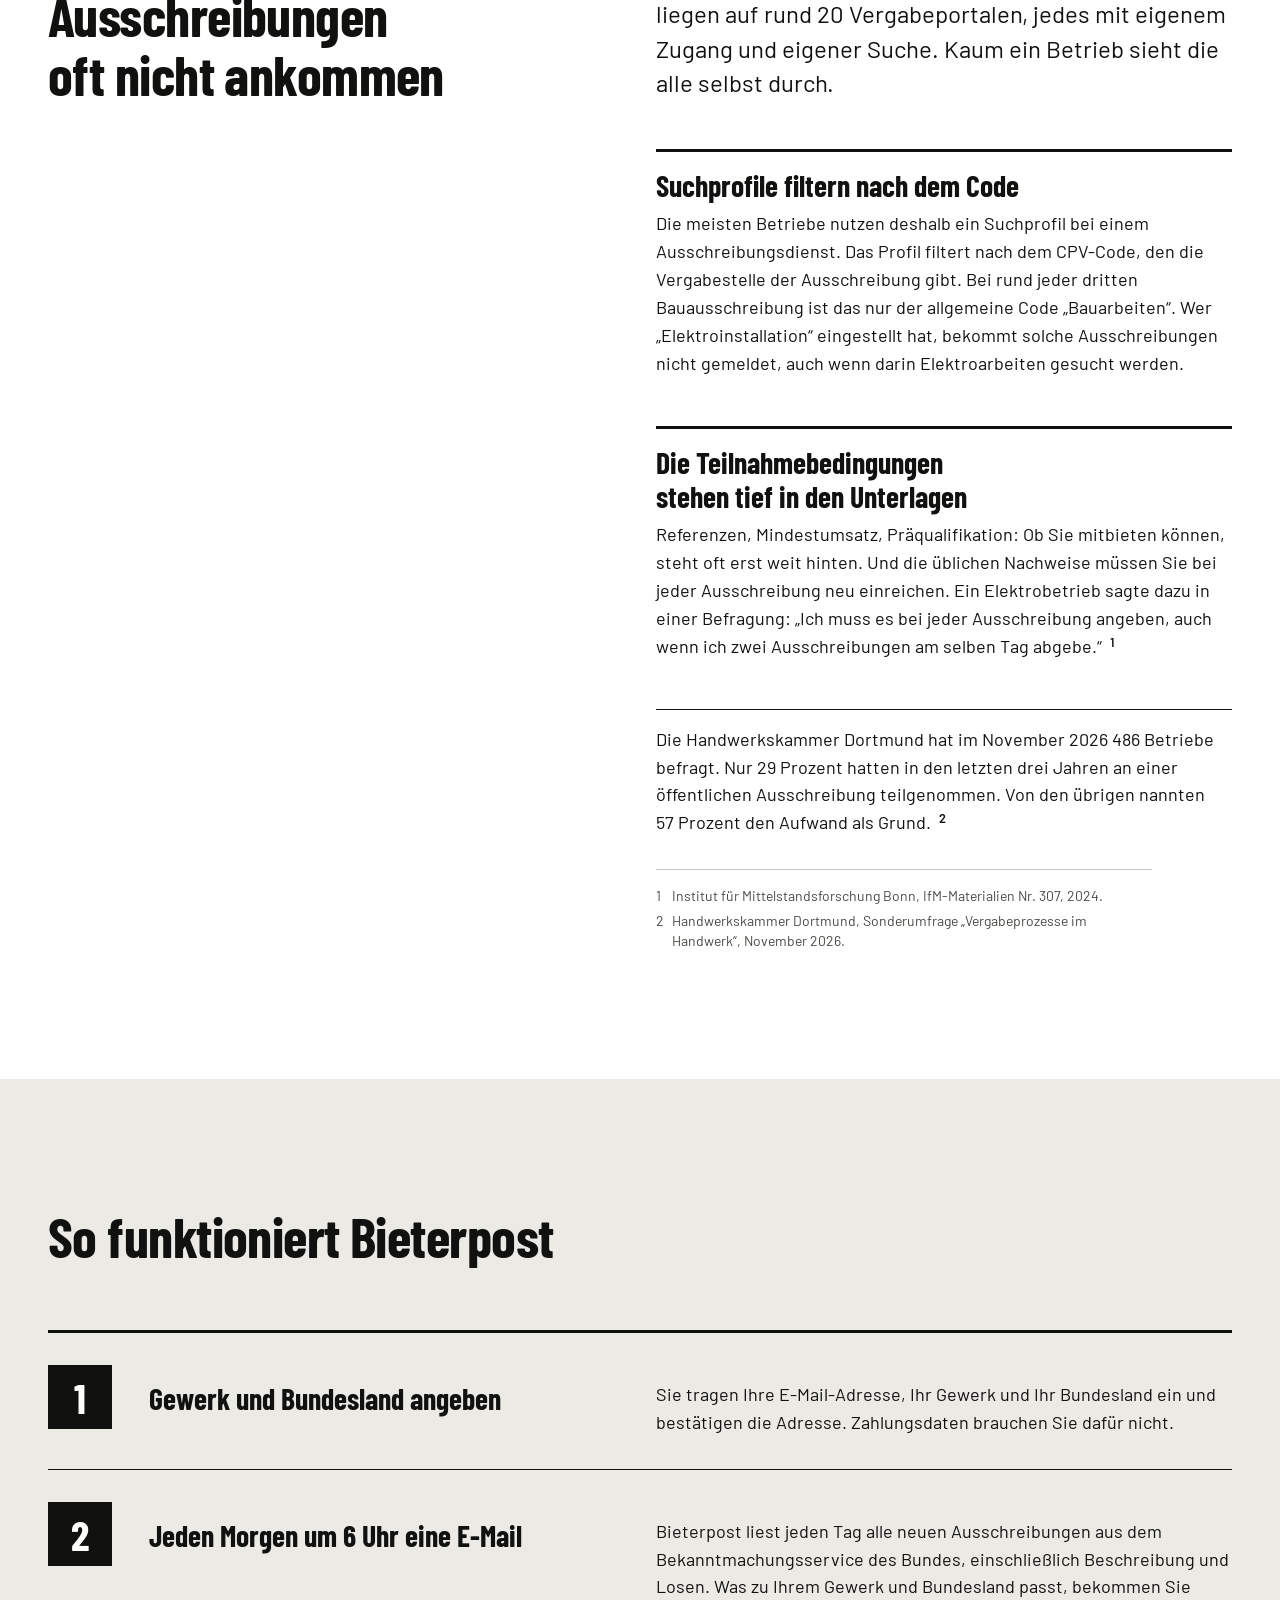
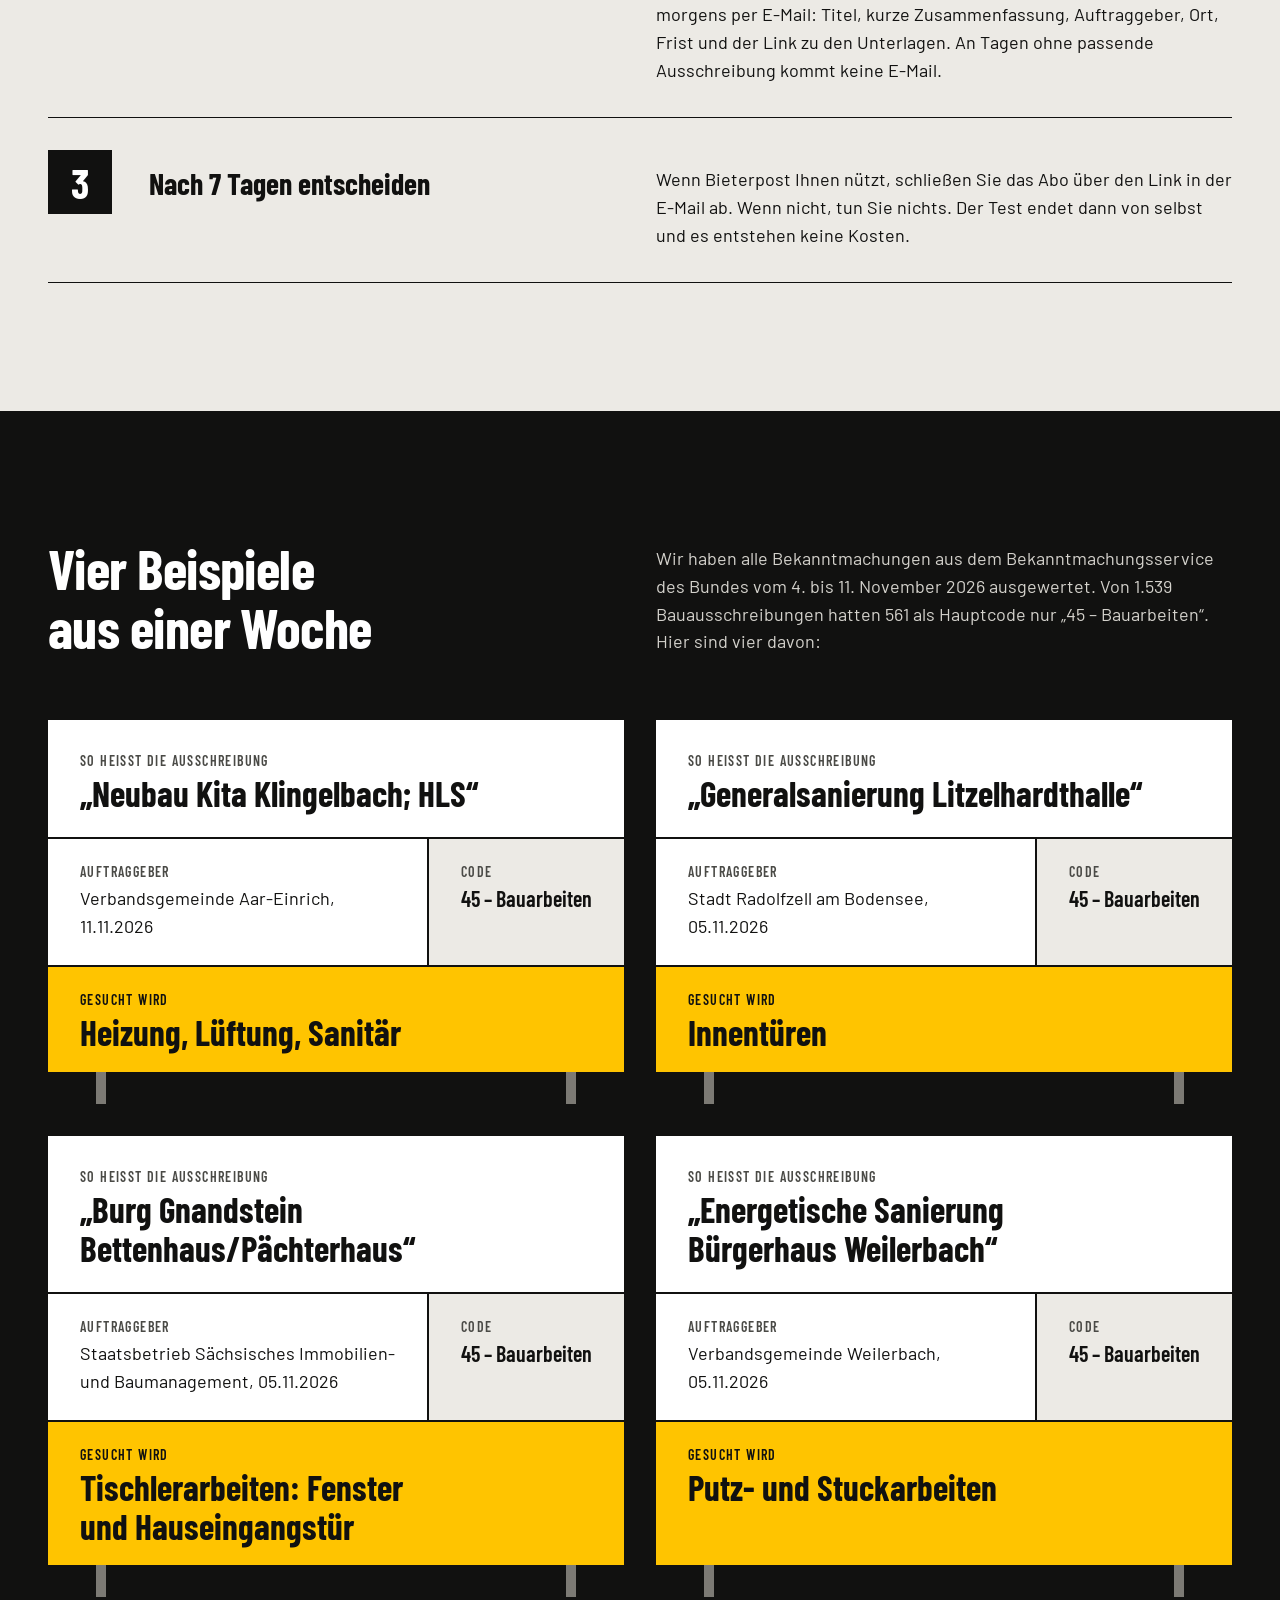
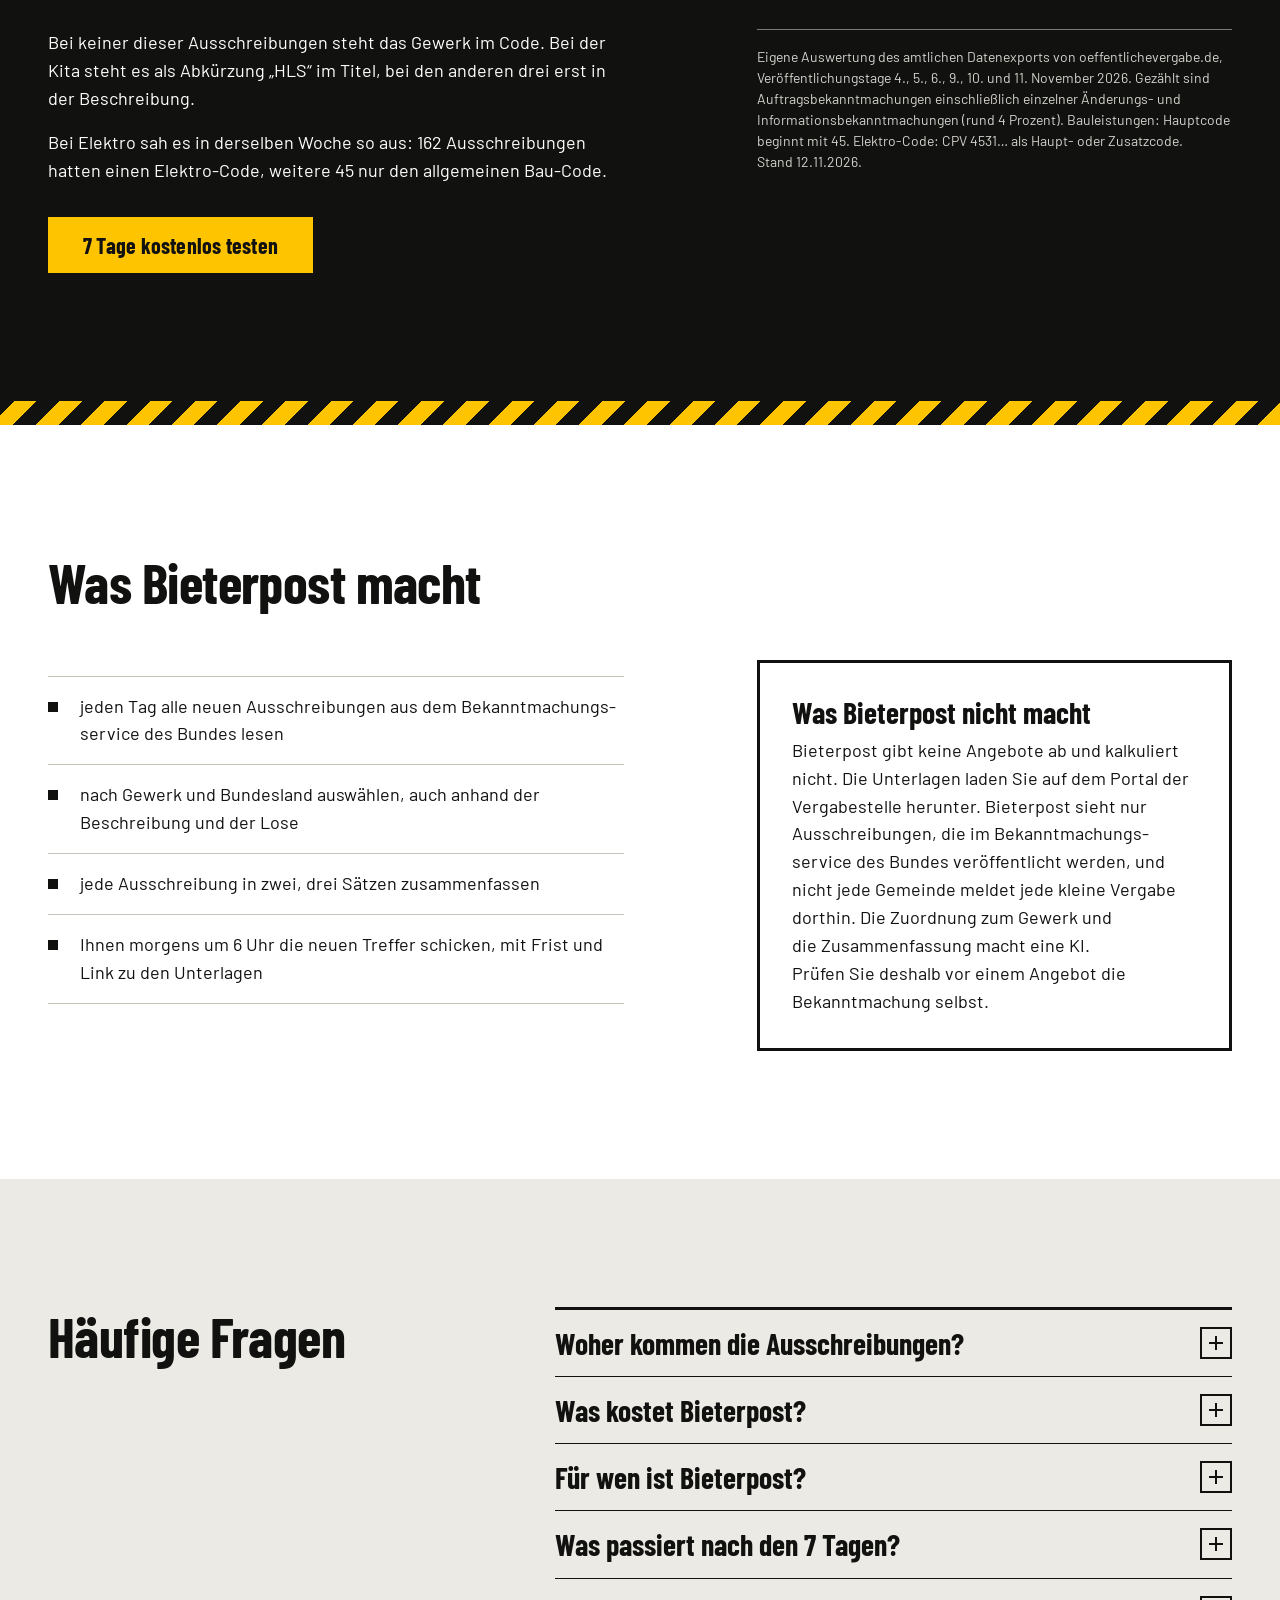
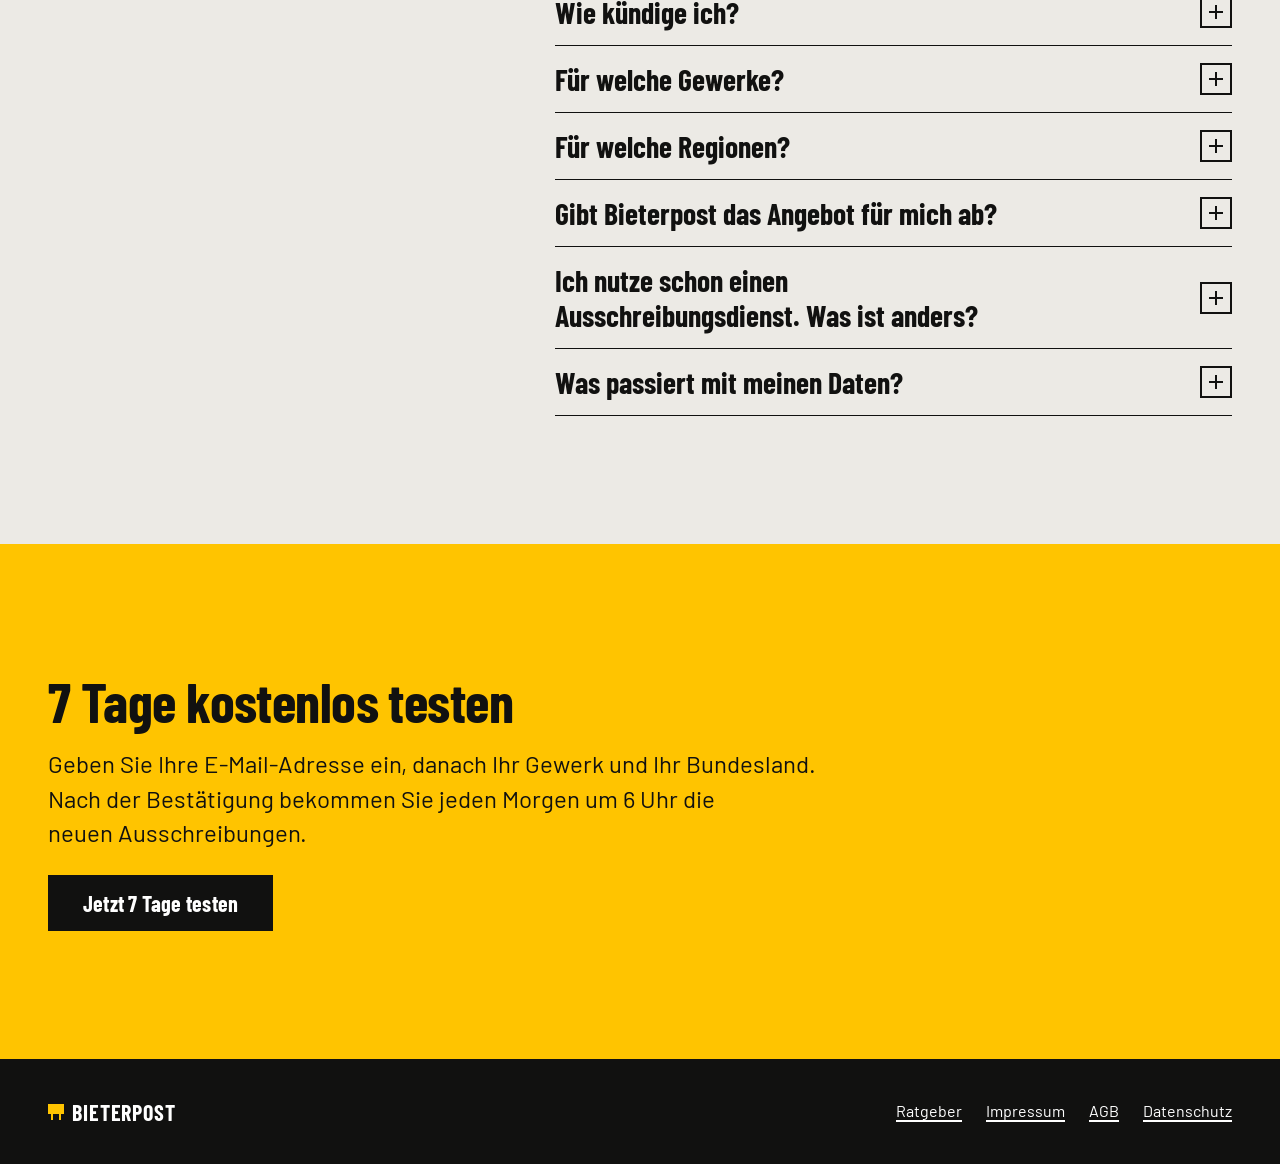
==== commit 5153a35d: "Make bieterpost.de visible to LLMs and AI agents - robots.txt: explicit allow blocks for AI search a" ====
--- a/index.html
+++ b/index.html
@@ -424,6 +424,145 @@
   *, *::before, *::after { transition-duration: 0.01ms !important; transition-delay: 0s !important; animation: none !important; }
 }
 </style>
+<script type="application/ld+json">
+{
+  "@context": "https://schema.org",
+  "@graph": [
+    {
+      "@type": "Organization",
+      "@id": "https://bieterpost.de/#organisation",
+      "name": "Solytics GmbH",
+      "url": "https://bieterpost.de/",
+      "address": {
+        "@type": "PostalAddress",
+        "streetAddress": "Hörsteiner Str. 20a",
+        "postalCode": "63791",
+        "addressLocality": "Karlstein a. Main",
+        "addressCountry": "DE"
+      }
+    },
+    {
+      "@type": "Service",
+      "@id": "https://bieterpost.de/#dienst",
+      "name": "Bieterpost",
+      "url": "https://bieterpost.de/",
+      "inLanguage": "de-DE",
+      "serviceType": "Öffentliche Ausschreibungen per E-Mail",
+      "description": "Bieterpost schickt Bau- und Handwerksbetrieben jeden Morgen um 6 Uhr per E-Mail die neuen öffentlichen Ausschreibungen für ihr Gewerk und ihr Bundesland, auch wenn das Gewerk nur in der Beschreibung steht.",
+      "provider": {
+        "@id": "https://bieterpost.de/#organisation"
+      },
+      "areaServed": {
+        "@type": "Country",
+        "name": "Deutschland"
+      },
+      "audience": {
+        "@type": "BusinessAudience",
+        "audienceType": "Handwerks- und Baubetriebe, Selbstständige und Planungsbüros"
+      },
+      "offers": {
+        "@type": "Offer",
+        "price": "79.00",
+        "priceCurrency": "EUR",
+        "url": "https://bieterpost.de/#testen",
+        "description": "7 Tage kostenlos testen, danach 79 € im Monat zzgl. MwSt., monatlich kündbar. Nur für Unternehmen.",
+        "priceSpecification": {
+          "@type": "UnitPriceSpecification",
+          "price": "79.00",
+          "priceCurrency": "EUR",
+          "unitCode": "MON",
+          "valueAddedTaxIncluded": false
+        }
+      }
+    },
+    {
+      "@type": "FAQPage",
+      "mainEntity": [
+        {
+          "@type": "Question",
+          "name": "Woher kommen die Ausschreibungen?",
+          "acceptedAnswer": {
+            "@type": "Answer",
+            "text": "Aus dem Bekanntmachungsservice des Bundes (oeffentlichevergabe.de). Dort werden Ausschreibungen von Bund, Ländern und Gemeinden gesammelt, nationale und EU-weite. Die Unterlagen selbst liegen auf dem Portal der jeweiligen Vergabestelle, Bieterpost verlinkt dorthin."
+          }
+        },
+        {
+          "@type": "Question",
+          "name": "Was kostet Bieterpost?",
+          "acceptedAnswer": {
+            "@type": "Answer",
+            "text": "79 € im Monat zzgl. MwSt. Die ersten 7 Tage sind kostenlos, ohne Zahlungsdaten. Bezahlt wird über Stripe. Ihre Rechnungen finden Sie im Kundenportal."
+          }
+        },
+        {
+          "@type": "Question",
+          "name": "Für wen ist Bieterpost?",
+          "acceptedAnswer": {
+            "@type": "Answer",
+            "text": "Für Unternehmen: Handwerks- und Baubetriebe, Selbstständige und Planungsbüros. Verträge mit Privatpersonen schließen wir nicht. Details stehen in den AGB."
+          }
+        },
+        {
+          "@type": "Question",
+          "name": "Was passiert nach den 7 Tagen?",
+          "acceptedAnswer": {
+            "@type": "Answer",
+            "text": "Wenn Sie nicht abonnieren, endet der Test nach dem siebten Tag von selbst. Sie bekommen dann keine Ausschreibungen mehr und zahlen nichts. Am fünften Tag erinnern wir Sie per E-Mail."
+          }
+        },
+        {
+          "@type": "Question",
+          "name": "Wie kündige ich?",
+          "acceptedAnswer": {
+            "@type": "Answer",
+            "text": "Jederzeit zum Ende des laufenden Monats. Den Link zum Kundenportal finden Sie in jeder E-Mail von Bieterpost."
+          }
+        },
+        {
+          "@type": "Question",
+          "name": "Für welche Gewerke?",
+          "acceptedAnswer": {
+            "@type": "Answer",
+            "text": "Für Bau und Ausbau, zum Beispiel Elektro, Heizung, Lüftung und Sanitär, Maler, Tischler, Dach, Trockenbau, Fliesen, Rohbau, Straßen- und Tiefbau, Metallbau und Gerüstbau, außerdem Gebäudereinigung. Die Auswahl im Formular zeigt alle Gewerke."
+          }
+        },
+        {
+          "@type": "Question",
+          "name": "Für welche Regionen?",
+          "acceptedAnswer": {
+            "@type": "Answer",
+            "text": "Für ganz Deutschland. Sie wählen das Bundesland, in dem Sie Aufträge suchen."
+          }
+        },
+        {
+          "@type": "Question",
+          "name": "Gibt Bieterpost das Angebot für mich ab?",
+          "acceptedAnswer": {
+            "@type": "Answer",
+            "text": "Nein. Die Unterlagen laden Sie auf dem Portal der Vergabestelle herunter, das Angebot geben Sie dort selbst ab. Bieterpost sorgt dafür, dass Sie die passenden Ausschreibungen rechtzeitig sehen."
+          }
+        },
+        {
+          "@type": "Question",
+          "name": "Ich nutze schon einen Ausschreibungsdienst. Was ist anders?",
+          "acceptedAnswer": {
+            "@type": "Answer",
+            "text": "Bieterpost liest auch Beschreibung und Lose. Ein Suchprofil filtert nach CPV-Code und nach Stichwörtern im Titel. So finden Sie auch die Ausschreibungen, die nur den allgemeinen Code „Bauarbeiten“ tragen. Testen Sie es 7 Tage parallel und vergleichen Sie."
+          }
+        },
+        {
+          "@type": "Question",
+          "name": "Was passiert mit meinen Daten?",
+          "acceptedAnswer": {
+            "@type": "Answer",
+            "text": "Wir speichern Ihre E-Mail-Adresse, Ihr Gewerk, Ihr Bundesland, Firmenname und Postleitzahl und, wenn Sie es angeben, die Betriebsgröße. Wir zählen, welche Ausschreibungen Sie in der E-Mail anklicken, um die Auswahl zu verbessern. Sie können sich in jeder E-Mail abmelden. Details stehen in der Datenschutzerklärung."
+          }
+        }
+      ]
+    }
+  ]
+}
+</script>
 </head>
 <body>
 <a class="sprung" href="#inhalt">Zum Inhalt springen</a>
@@ -617,7 +756,7 @@
             <p class="test" id="wl-test" hidden>TESTMODUS: FORM_ENDPOINT ist nicht gesetzt. Es wurde nichts gesendet und nichts gespeichert. <a href="?bestaetigt=1">Seite nach dem Bestätigungsklick ansehen</a></p>
           </div>
         </div>
-        <p class="held__sub" id="held-sub">Bei rund jeder dritten Bauausschreibung steht als Code nur <span class="nb">„45 – Bauarbeiten“.</span> Welches Gewerk gesucht wird, erfährt man erst aus der Beschreibung. Bieterpost liest die Beschreibung mit und schickt Ihnen jeden Morgen um 6&nbsp;Uhr die neuen Ausschreibungen für Ihr Gewerk und Ihr Bundesland. Zu jeder steht eine kurze Zusammenfassung, der Auftraggeber, der Ort, die Frist und der Link zu den Unterlagen.</p>
+        <p class="held__sub" id="held-sub">Bieterpost ist ein Ausschreibungsdienst für Handwerks- und Baubetriebe: Er schickt Ihnen jeden Morgen um 6&nbsp;Uhr per <span class="nb">E-Mail</span> die neuen öffentlichen Ausschreibungen für Ihr Gewerk und Ihr Bundesland. Bei rund jeder dritten Bauausschreibung steht als Code nur <span class="nb">„45 – Bauarbeiten“.</span> Welches Gewerk gesucht wird, erfährt man erst aus der Beschreibung. Bieterpost liest die Beschreibung mit und findet so auch diese Ausschreibungen. Zu jeder steht eine kurze Zusammenfassung, der Auftraggeber, der Ort, die Frist und der Link zu den Unterlagen.</p>
       </div>
     </div>
 
@@ -763,7 +902,7 @@
         </details>
         <details>
           <summary>Was kostet Bieterpost?</summary>
-          <p>Die ersten 7 Tage sind kostenlos, ohne Zahlungsdaten. Danach kostet Bieterpost 79&nbsp;€ im Monat zzgl. MwSt. Bezahlt wird über Stripe. Ihre Rechnungen finden Sie im Kundenportal.</p>
+          <p>79&nbsp;€ im Monat zzgl. MwSt. Die ersten 7 Tage sind kostenlos, ohne Zahlungsdaten. Bezahlt wird über Stripe. Ihre Rechnungen finden Sie im Kundenportal.</p>
         </details>
         <details>
           <summary>Für wen ist Bieterpost?</summary>
@@ -771,7 +910,7 @@
         </details>
         <details>
           <summary>Was passiert nach den 7 Tagen?</summary>
-          <p>Am fünften Tag erinnern wir Sie per <span class="nb">E-Mail</span>. Wenn Sie nicht abonnieren, endet der Test nach dem siebten Tag von selbst. Sie bekommen dann keine Ausschreibungen mehr und zahlen nichts.</p>
+          <p>Wenn Sie nicht abonnieren, endet der Test nach dem siebten Tag von selbst. Sie bekommen dann keine Ausschreibungen mehr und zahlen nichts. Am fünften Tag erinnern wir Sie per <span class="nb">E-Mail</span>.</p>
         </details>
         <details>
           <summary>Wie kündige ich?</summary>
@@ -791,7 +930,7 @@
         </details>
         <details>
           <summary>Ich nutze schon einen Ausschreibungsdienst. Was ist anders?</summary>
-          <p>Ein Suchprofil filtert nach CPV-Code und nach Stichwörtern im Titel. Bieterpost liest zusätzlich Beschreibung und Lose. So finden Sie auch die Ausschreibungen, die nur den allgemeinen Code „Bauarbeiten“ tragen. Testen Sie es 7 Tage parallel und vergleichen Sie.</p>
+          <p>Bieterpost liest auch Beschreibung und Lose. Ein Suchprofil filtert nach CPV-Code und nach Stichwörtern im Titel. So finden Sie auch die Ausschreibungen, die nur den allgemeinen Code „Bauarbeiten“ tragen. Testen Sie es 7 Tage parallel und vergleichen Sie.</p>
         </details>
         <details>
           <summary>Was passiert mit meinen Daten?</summary>
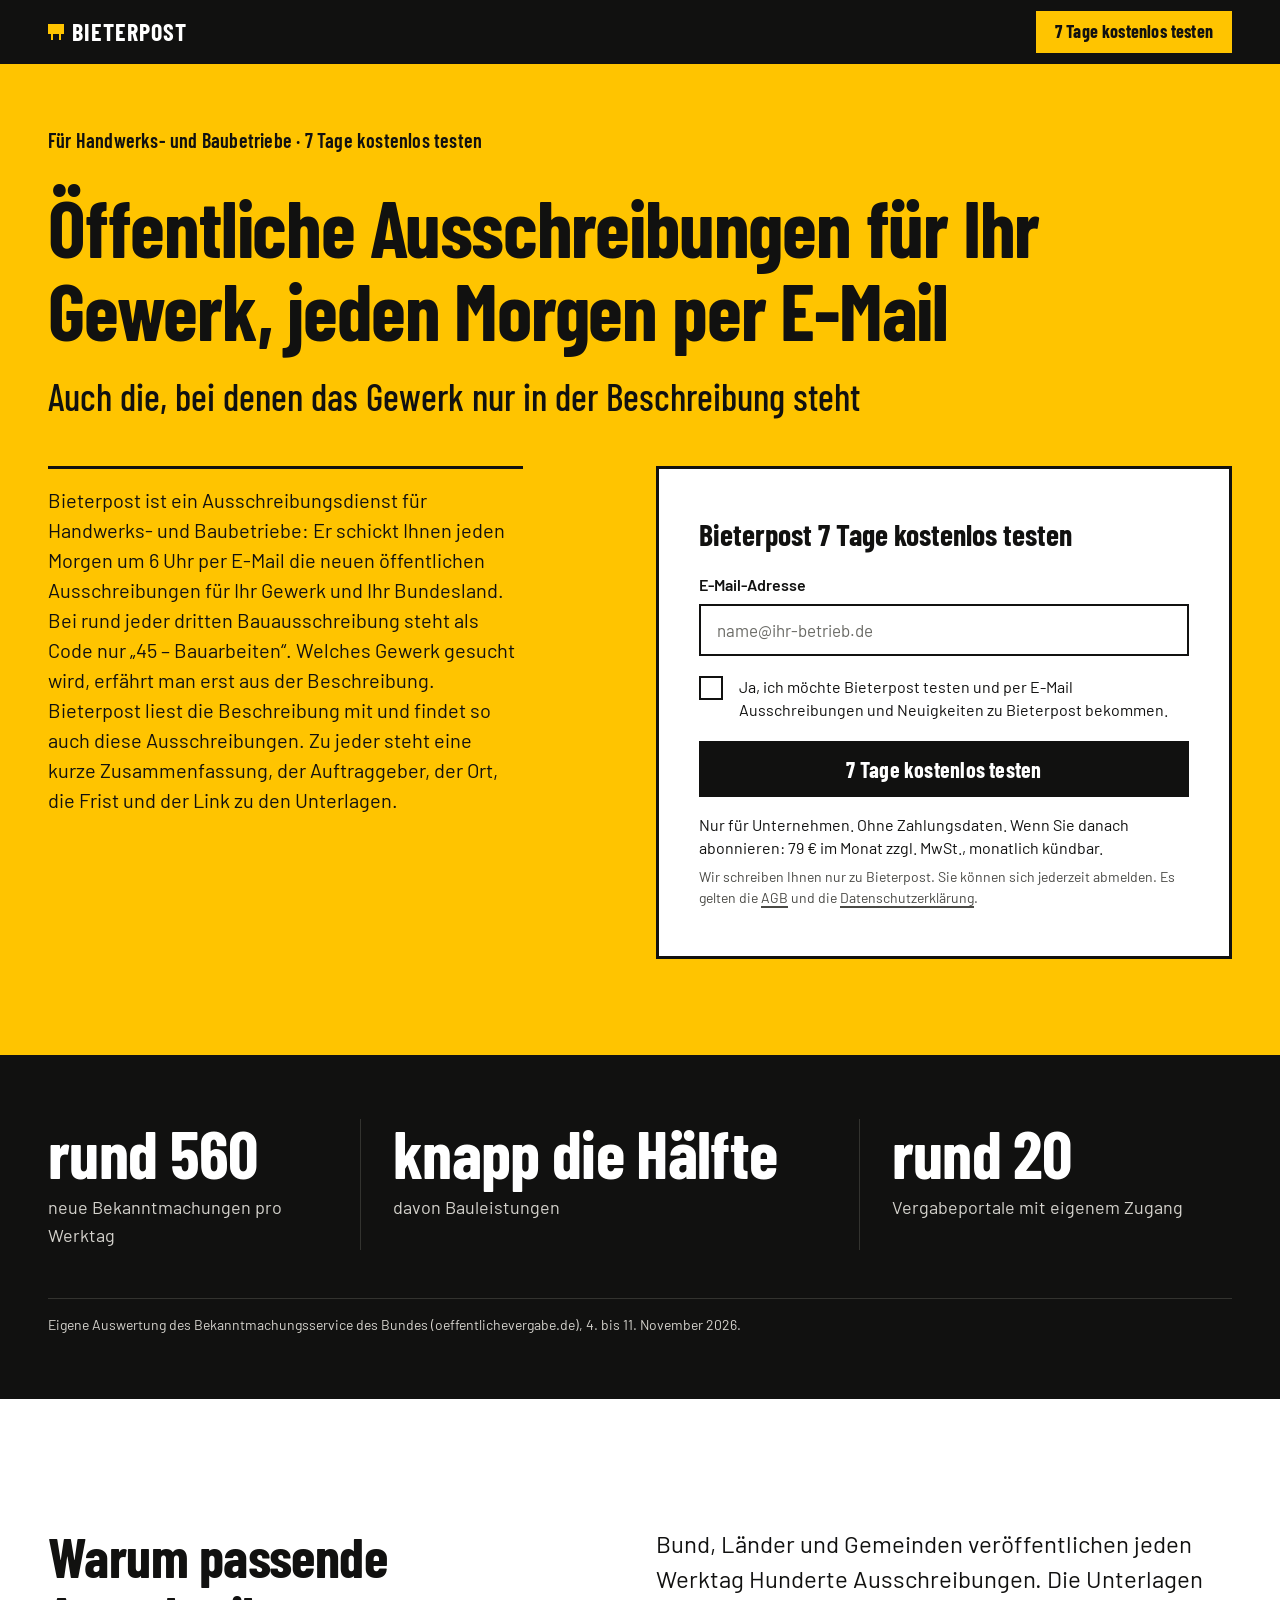
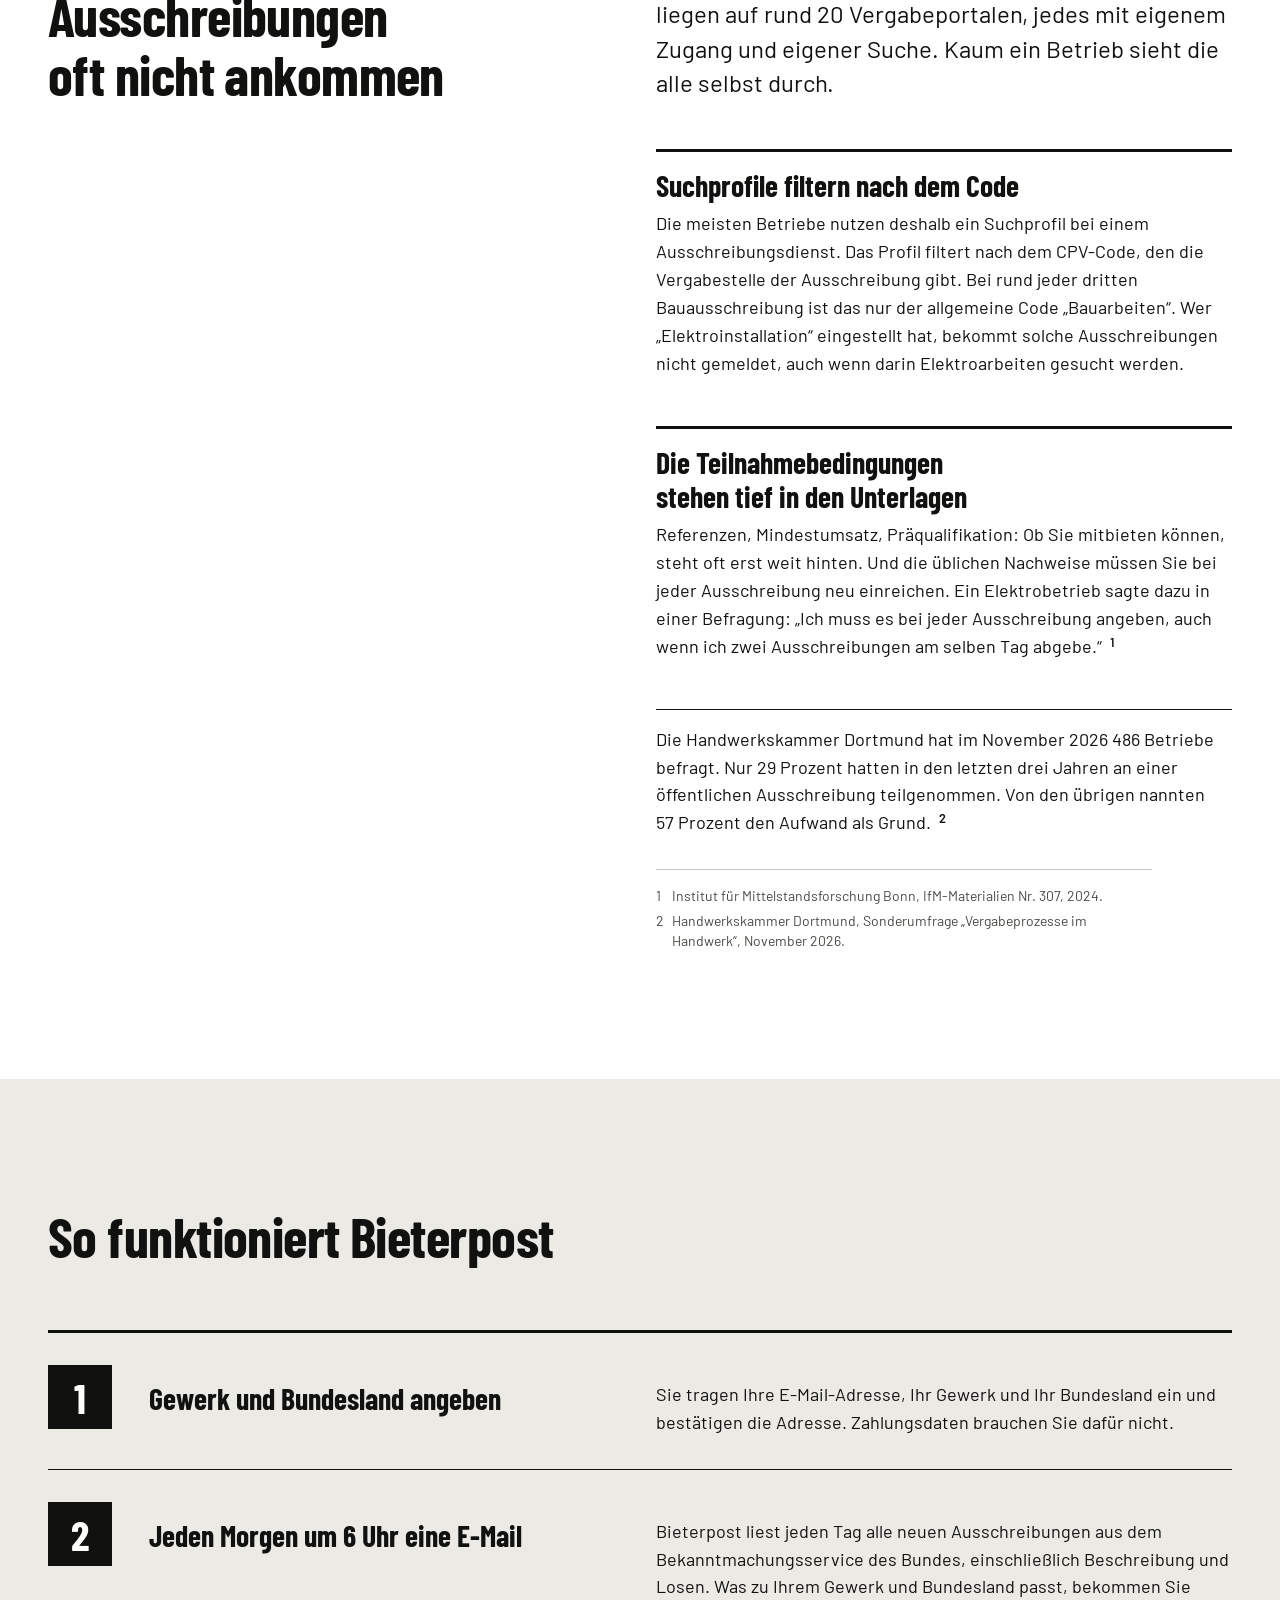
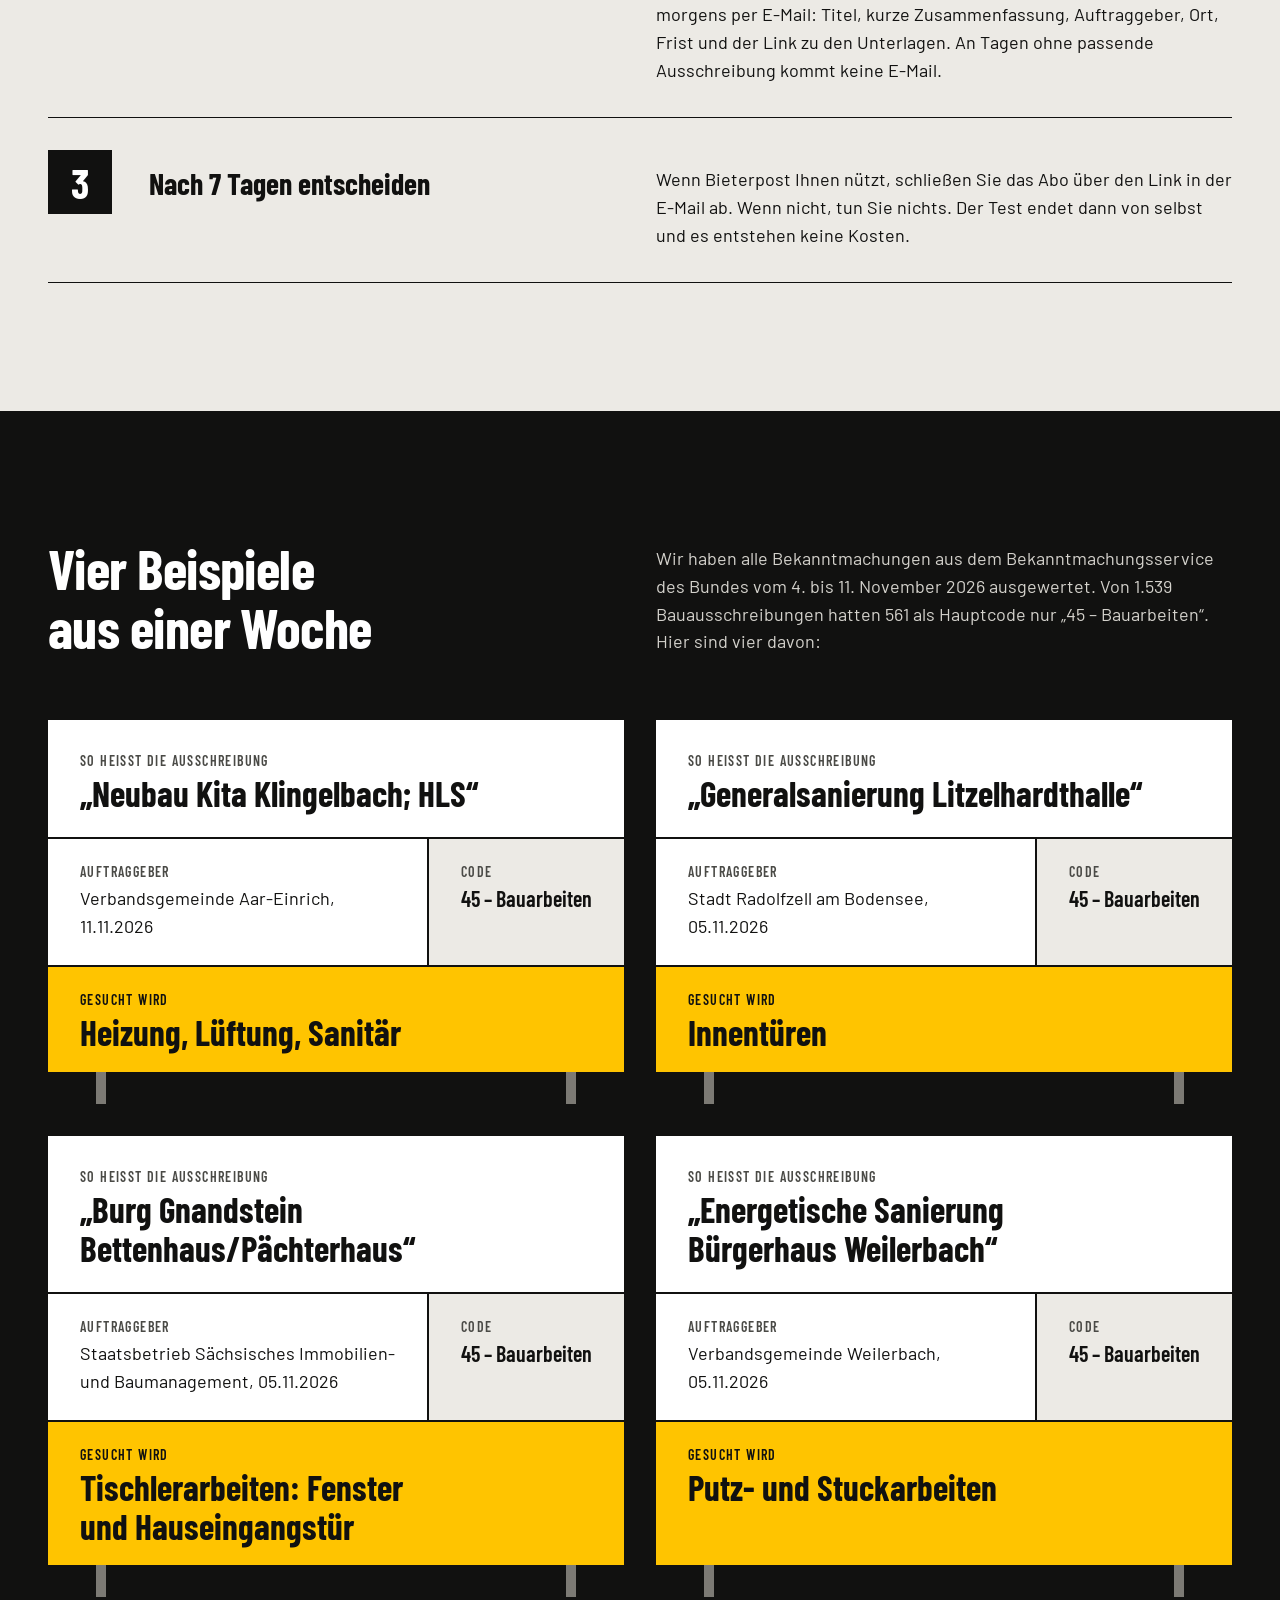
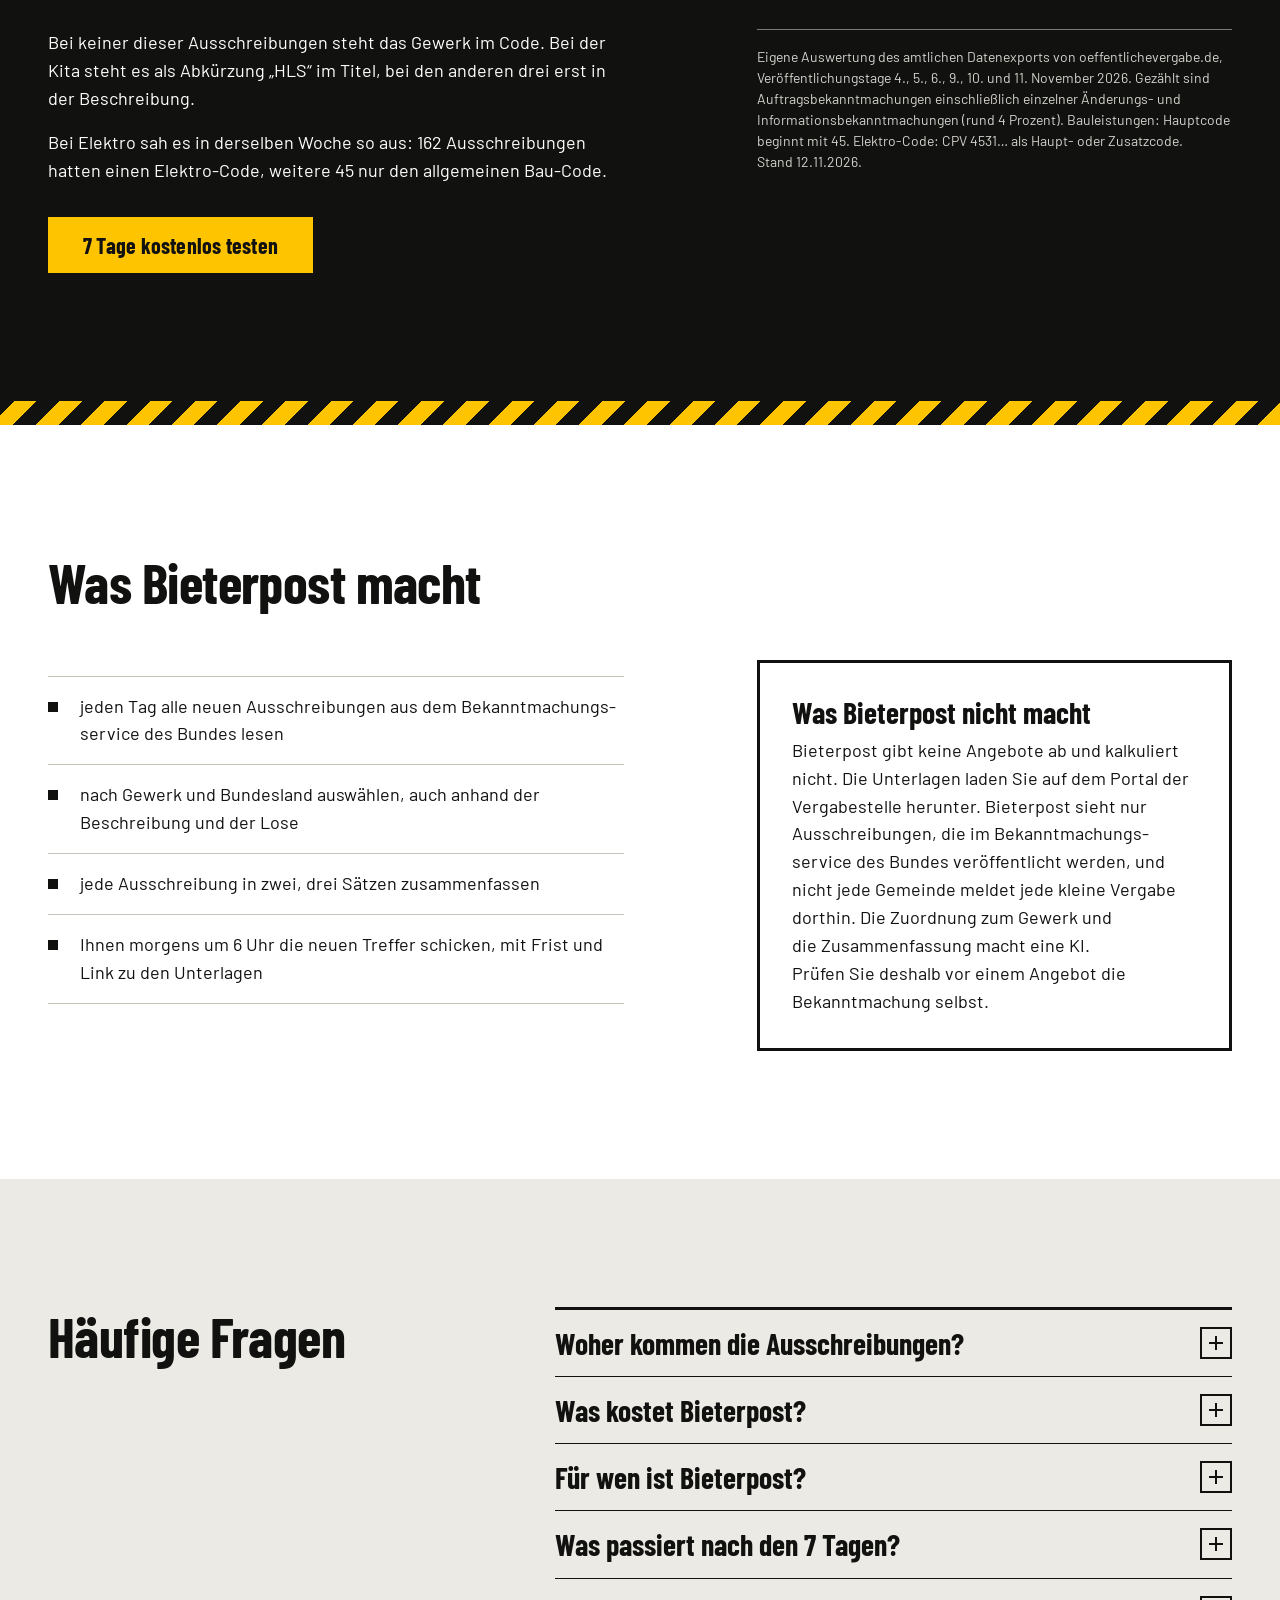
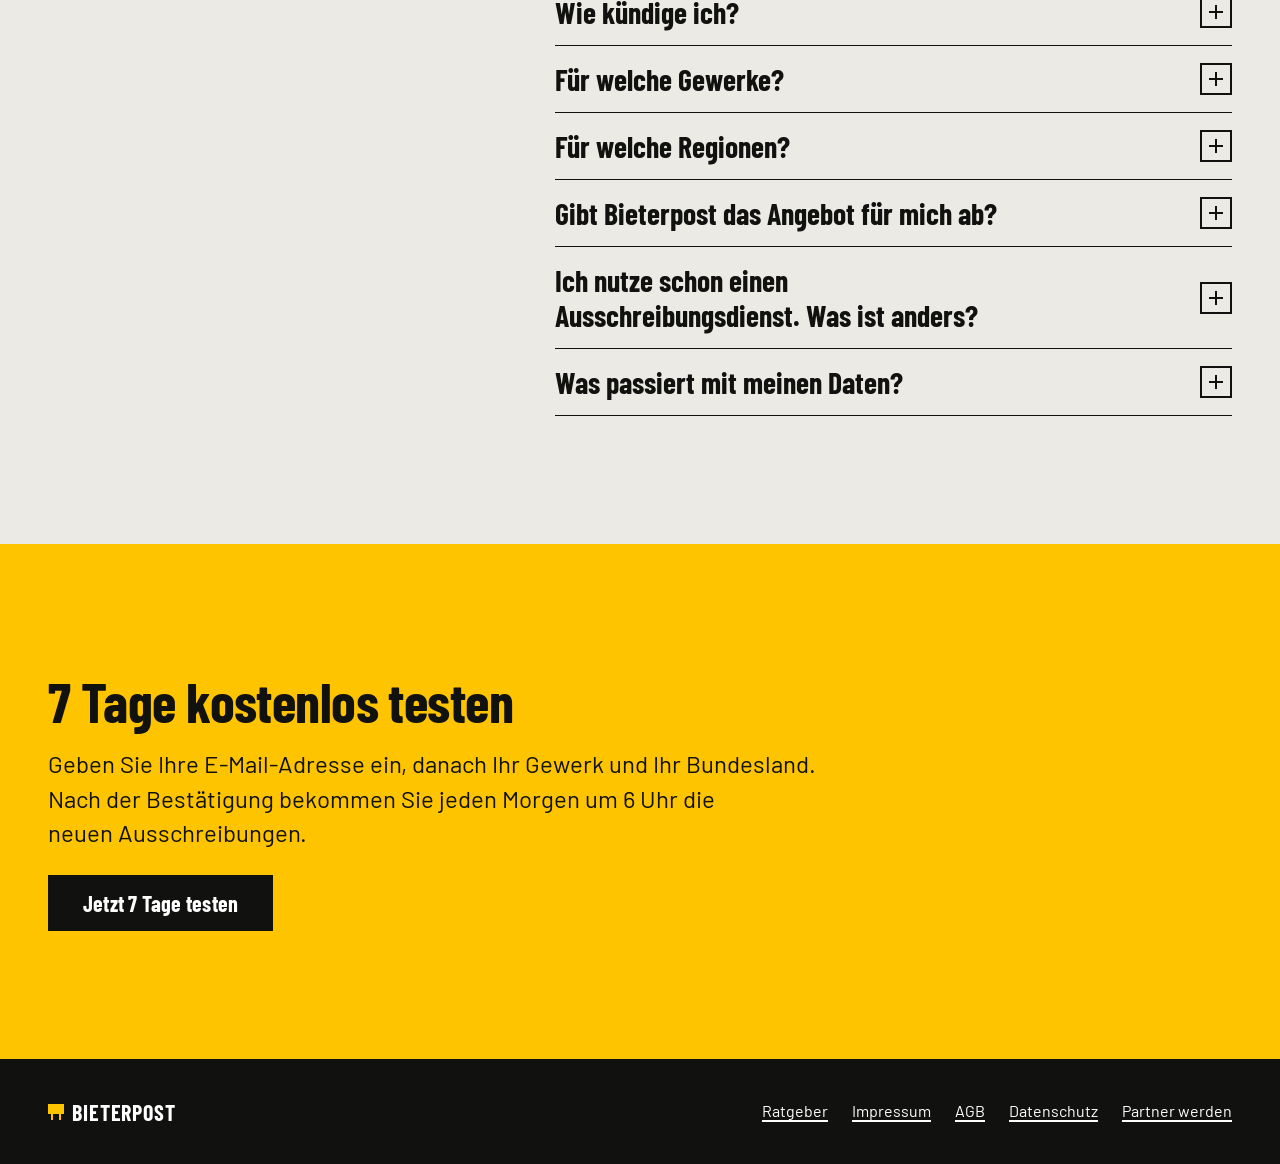
==== commit 5e1bea60: "Solytics partner program: consent-gated snippet, aff_ref at signup, Partner werden link Co-Authored-" ====
--- a/index.html
+++ b/index.html
@@ -547,7 +547,7 @@
           "name": "Ich nutze schon einen Ausschreibungsdienst. Was ist anders?",
           "acceptedAnswer": {
             "@type": "Answer",
-            "text": "Bieterpost liest auch Beschreibung und Lose. Ein Suchprofil filtert nach CPV-Code und nach Stichwörtern im Titel. So finden Sie auch die Ausschreibungen, die nur den allgemeinen Code „Bauarbeiten“ tragen. Testen Sie es 7 Tage parallel und vergleichen Sie."
+            "text": "Bieterpost liest auch Beschreibung und Lose und findet so auch die Ausschreibungen, die nur den allgemeinen Code „Bauarbeiten“ tragen. Ein Suchprofil filtert nach CPV-Code und nach Stichwörtern im Titel. Testen Sie es 7 Tage parallel und vergleichen Sie."
           }
         },
         {
@@ -563,6 +563,7 @@
   ]
 }
 </script>
+<script src="/affiliate.js" defer></script>
 </head>
 <body>
 <a class="sprung" href="#inhalt">Zum Inhalt springen</a>
@@ -930,7 +931,7 @@
         </details>
         <details>
           <summary>Ich nutze schon einen Ausschreibungsdienst. Was ist anders?</summary>
-          <p>Bieterpost liest auch Beschreibung und Lose. Ein Suchprofil filtert nach CPV-Code und nach Stichwörtern im Titel. So finden Sie auch die Ausschreibungen, die nur den allgemeinen Code „Bauarbeiten“ tragen. Testen Sie es 7 Tage parallel und vergleichen Sie.</p>
+          <p>Bieterpost liest auch Beschreibung und Lose und findet so auch die Ausschreibungen, die nur den allgemeinen Code „Bauarbeiten“ tragen. Ein Suchprofil filtert nach CPV-Code und nach Stichwörtern im Titel. Testen Sie es 7 Tage parallel und vergleichen Sie.</p>
         </details>
         <details>
           <summary>Was passiert mit meinen Daten?</summary>
@@ -996,6 +997,7 @@
       <a href="impressum.html">Impressum</a>
       <a href="agb.html">AGB</a>
       <a href="datenschutz.html">Datenschutz</a>
+      <a href="https://affiliate.solytics.de/p/bieterpost">Partner werden</a>
     </nav>
   </div>
 </footer>
@@ -1060,7 +1062,8 @@
     var feld = function (name, wert) {
       if (wert) attribute[name] = String(wert).replace(/:\/\//g, " ").replace(/\.(?=\S)/g, ". ").slice(0, 200);
     };
-    ["profil_token", "variant"].forEach(function (n) { feld(n, daten[n]); });
+    // aff_ref "<ref>.<click_id>" arrives as "<ref>. <click_id>"; the app restores the dot.
+    ["profil_token", "variant", "aff_ref"].forEach(function (n) { feld(n, daten[n]); });
     Object.keys(daten.utm).forEach(function (n) { feld(n, daten.utm[n]); });
     var abbruch = new AbortController();
     var uhr = setTimeout(function () { abbruch.abort(); }, 12000);
@@ -1281,6 +1284,7 @@
       type: "signup",
       email: byId("f-email").value.trim(),
       profil_token: neu,
+      aff_ref: window.affiliate ? window.affiliate.ref() : null,
       einwilligung: true
     }).then(function (ergebnis) {
       fertig();
